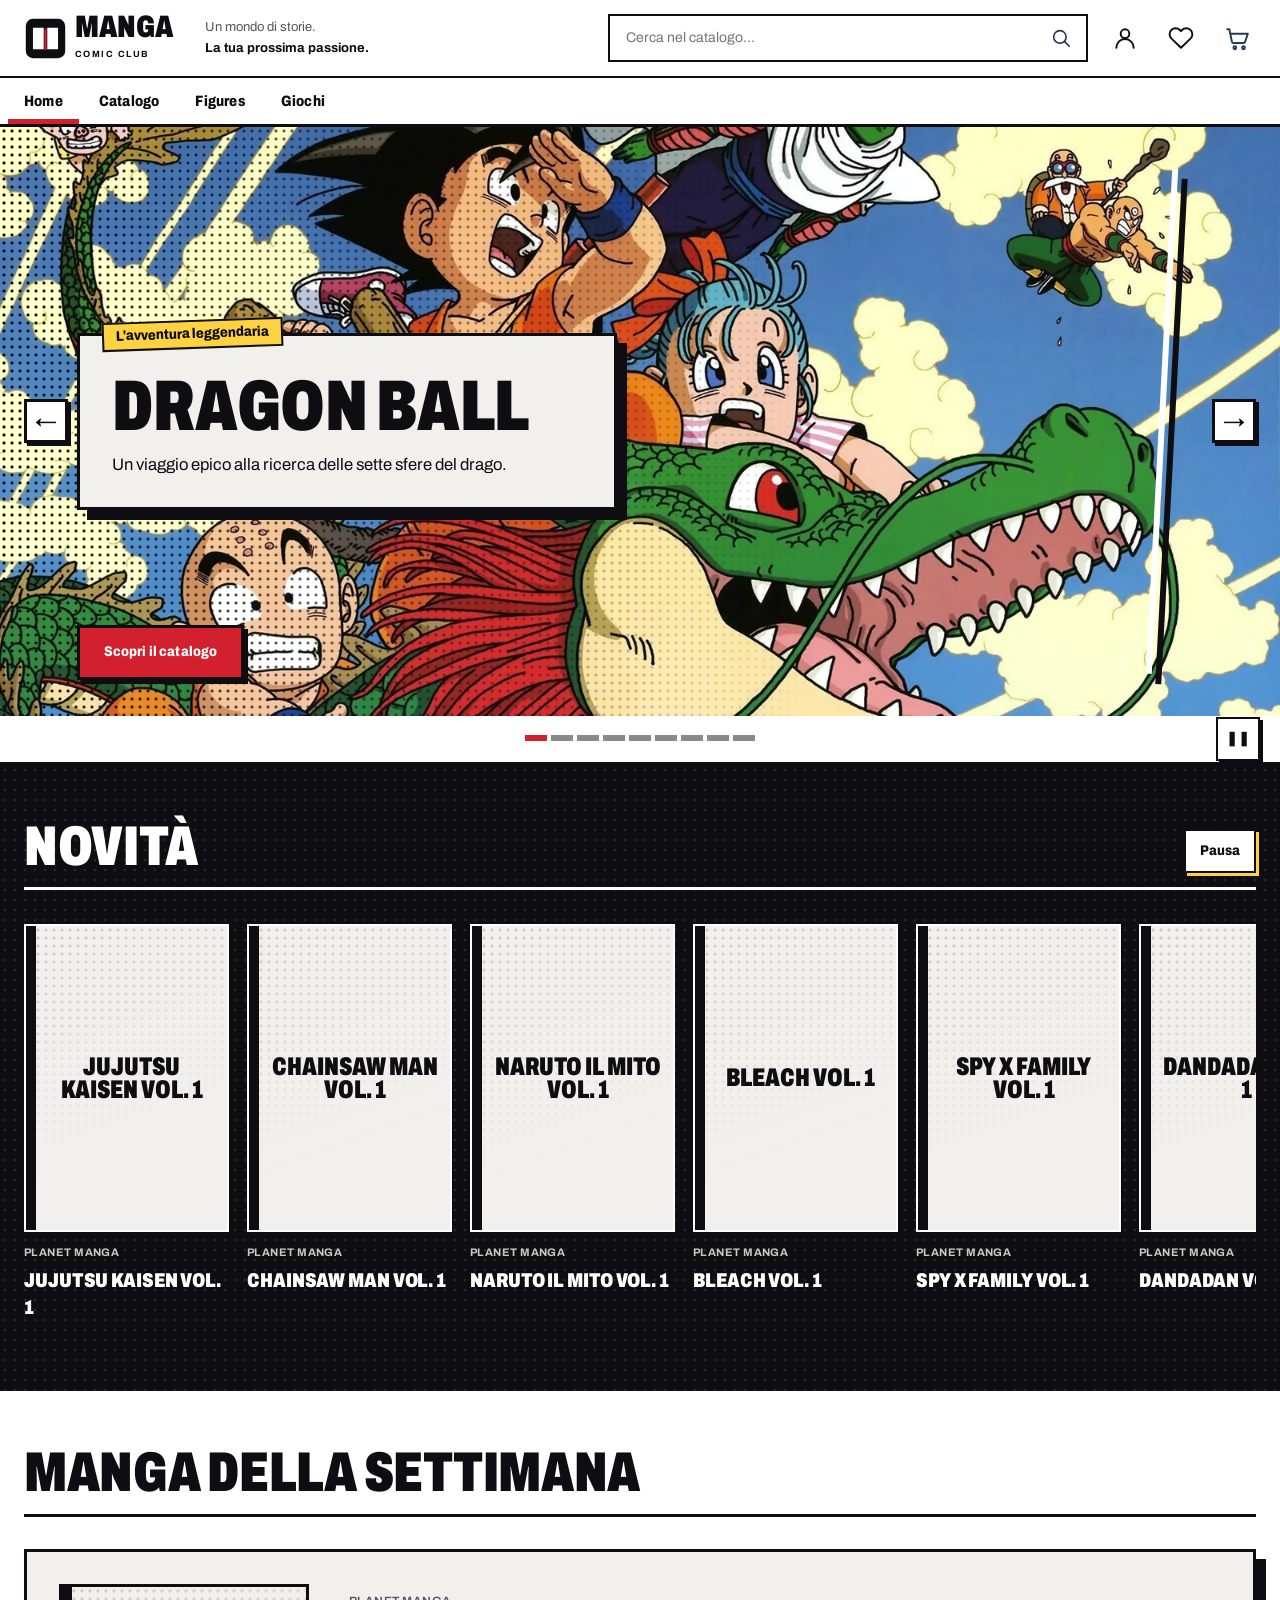
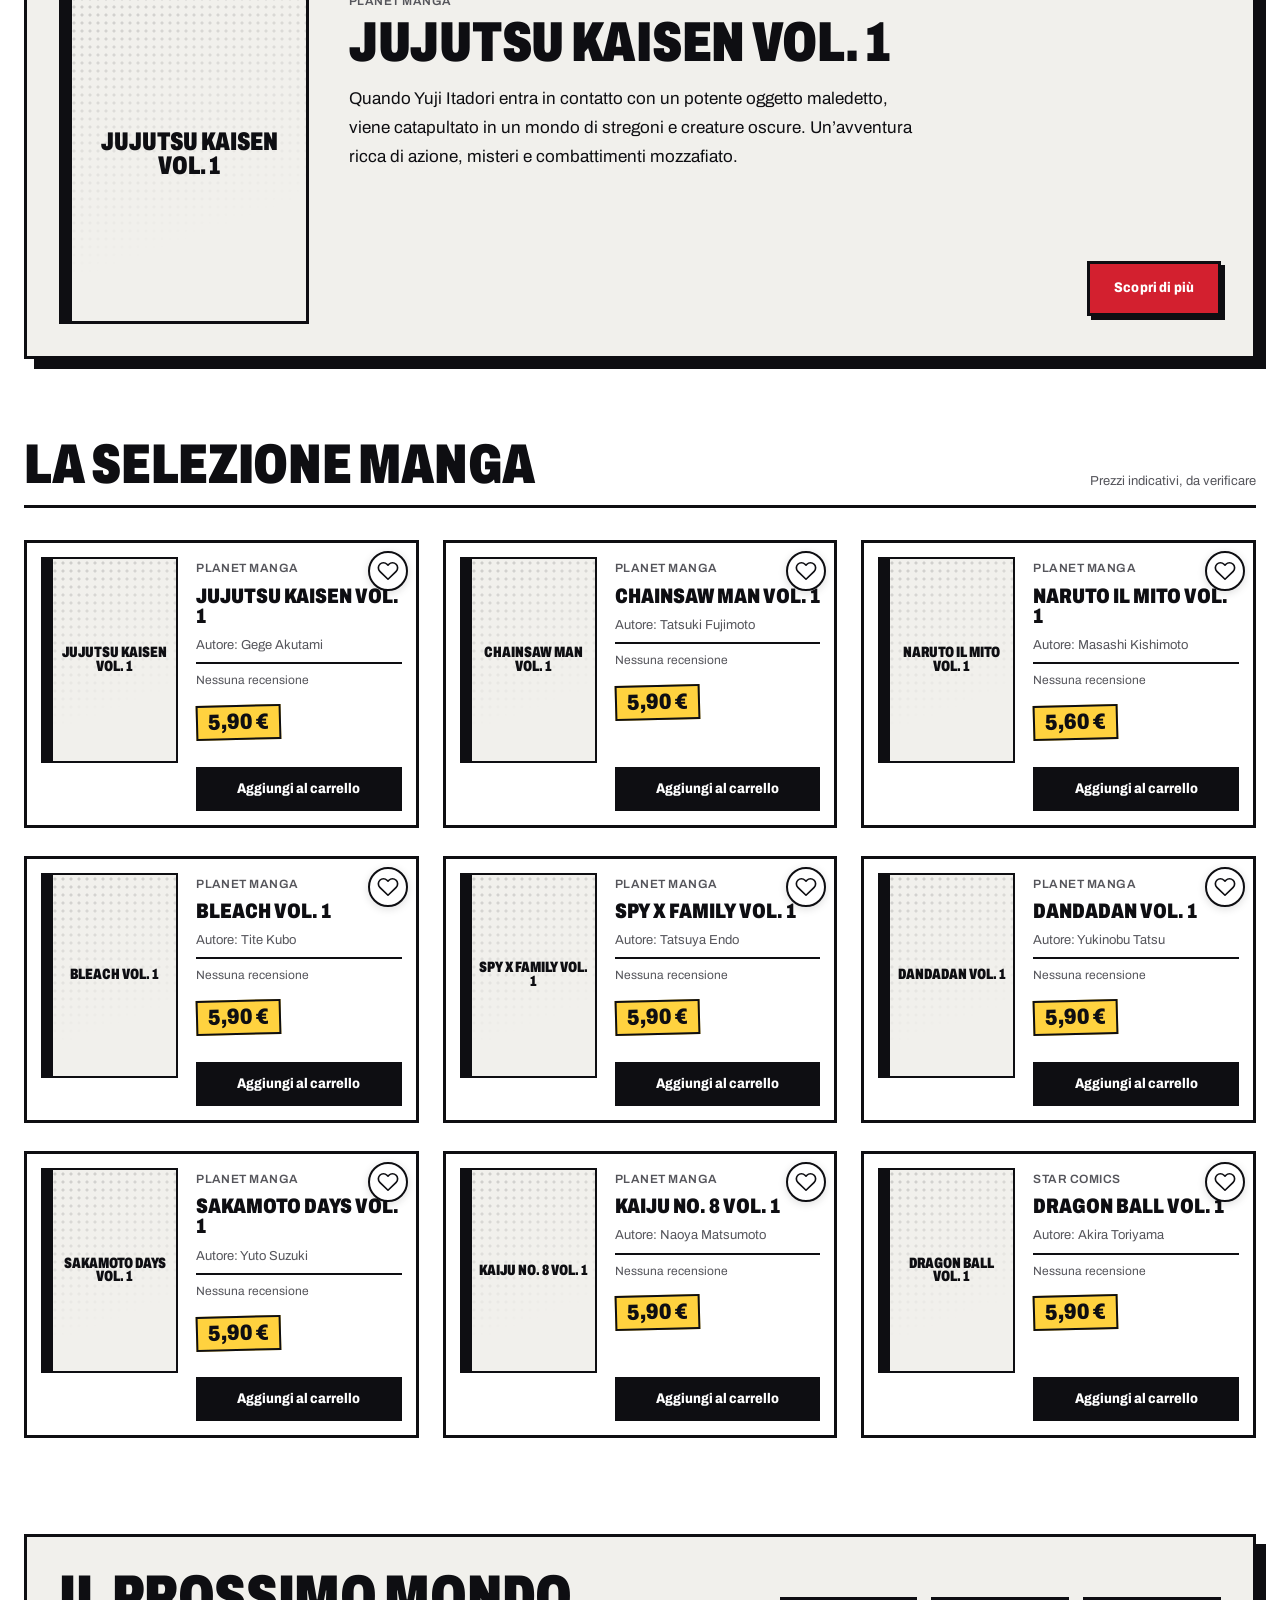
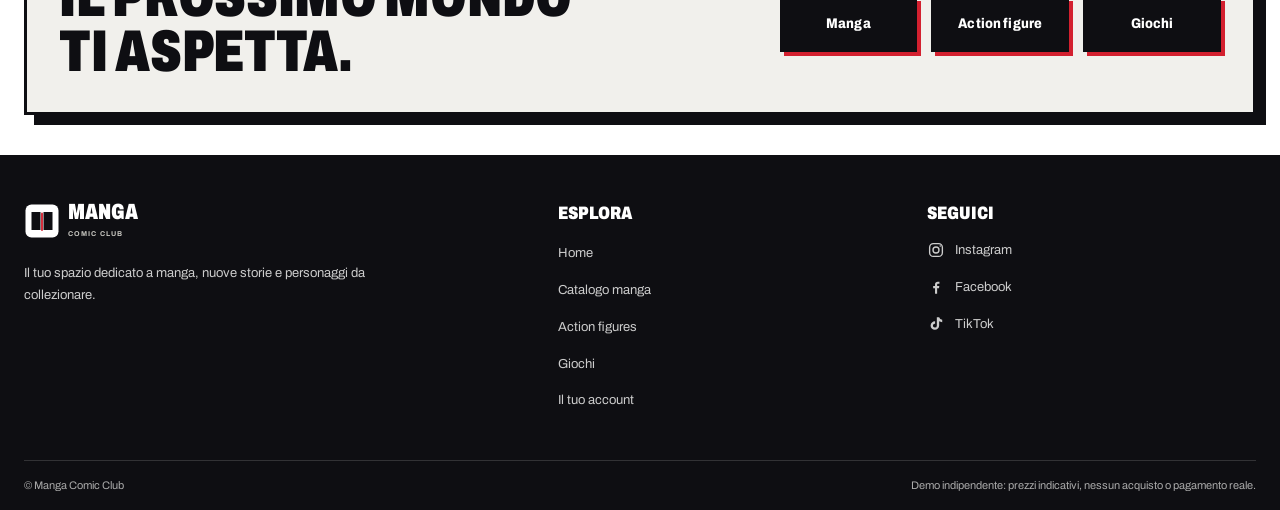
==== index.html @ dd39b240 "Primo commit" ====
<!DOCTYPE html>
<html lang="it">
<head>
  <meta charset="UTF-8">
  <script>document.documentElement.classList.add('js');</script>
  <meta name="viewport" content="width=device-width, initial-scale=1.0">
  <title>Manga Club — manga, action figure e giochi</title>
  <meta name="description" content="Manga Club: novità manga, primi volumi, action figure e giochi di carte ispirati ai tuoi mondi preferiti.">
  <link rel="preconnect" href="https://fonts.googleapis.com">
  <link rel="preconnect" href="https://fonts.gstatic.com" crossorigin>
  <link href="https://fonts.googleapis.com/css2?family=Archivo:wdth,wght@62..125,400..900&display=swap" rel="stylesheet">
  <link rel="icon" href="img/favicon.svg" type="image/svg+xml">
  <link rel="stylesheet" href="css/style.css">
  <script src="js/ricerca-mobile.js" defer></script>
  <script src="js/carrello.js" defer></script>
  <script src="js/script.js" defer></script>
  <script src="js/reviews.js" defer></script>
  <script src="js/account-auth.js" defer></script>
  <script src="js/account-modal.js" defer></script>
  <script src="js/favorites.js" defer></script>
  <script src="js/cover-fallback.js" defer></script>
  <script src="js/movimento.js" defer></script>
</head>
<body>
  <a class="skip-link" href="#contenuto">Vai al contenuto</a>

  <!-- INTESTAZIONE: logo, messaggio e collegamenti -->
  <header class="site-header">
    <div class="container header-inner">
      <a class="logo" href="index.html" aria-label="Manga Club, pagina iniziale"><svg class="logo-mark" viewBox="0 0 48 48" aria-hidden="true"><rect class="logo-tile" x="2" y="2" width="44" height="44" rx="8"/><path class="logo-page" d="M10 12h12v24H10zm16 0h12v24H26z"/><path class="logo-fold" d="M24 14v22"/></svg><span class="logo-type"><span class="logo-word">MANGA</span><span class="logo-subtitle">COMIC CLUB</span></span></a>
      <p class="header-message">Un mondo di storie.<br><strong>La tua prossima passione.</strong></p>
      <div class="header-actions">
        <label class="header-search">
          <span class="visually-hidden">Cerca un prodotto</span>
          <input id="search" type="search" placeholder="Cerca nel catalogo…" autocomplete="off">
          <svg viewBox="0 0 24 24" aria-hidden="true"><circle cx="10.8" cy="10.8" r="6.8"/><path d="m16 16 5 5"/></svg>
        </label>
        <button class="header-icon" type="button" data-open-account aria-label="Apri account" title="Apri account">
          <svg viewBox="0 0 24 24" aria-hidden="true"><circle cx="12" cy="8" r="4"/><path d="M4 21a8 8 0 0 1 16 0"/></svg>
        </button>
        <button id="open-favorites" class="header-icon" type="button" aria-label="Preferiti, 0 manga" title="Preferiti" aria-haspopup="dialog" aria-controls="favorites-dialog">
          <svg viewBox="0 0 24 24" aria-hidden="true"><path d="M20.8 4.6a5.5 5.5 0 0 0-7.8 0L12 5.7l-1.1-1.1a5.5 5.5 0 0 0-7.8 7.8l1.1 1.1L12 21l7.8-7.5 1.1-1.1a5.5 5.5 0 0 0-.1-7.8Z"/></svg>
          <span id="favorites-count" class="favorites-count" aria-hidden="true" hidden>0</span>
        </button>
        <button id="open-cart" class="header-icon cart-icon" type="button" aria-label="Carrello, 0 articoli" title="Carrello" aria-haspopup="dialog" aria-controls="cart-dialog">
          <svg viewBox="0 0 24 24" aria-hidden="true"><path d="M3 4h2l2.2 11.1a2 2 0 0 0 2 1.6h8.5a2 2 0 0 0 1.9-1.4L22 8H6"/><circle cx="10" cy="21" r="1.3"/><circle cx="18" cy="21" r="1.3"/></svg>
          <span id="cart-count" class="cart-count" aria-hidden="true" hidden>0</span>
        </button>
      </div>
    </div>
    <!-- details permette di aprire il menu su mobile senza JavaScript -->
    <nav class="main-nav" aria-label="Navigazione principale">
      <div class="container">
        <details class="mobile-menu">
          <summary>Menu e ricerca <span aria-hidden="true">☰</span></summary>
          <div class="mobile-links">
            <a href="index.html" aria-current="page">Home</a>
            <a href="catalogo.html">Catalogo</a>
            <a href="action-figures.html">Figures</a>
            <a href="giochi.html">Giochi</a>
          </div>
        </details>
        <ul class="desktop-links">
          <li><a href="index.html" aria-current="page">Home</a></li>
          <li><a href="catalogo.html">Catalogo</a></li>
          <li><a href="action-figures.html">Figures</a></li>
          <li><a href="giochi.html">Giochi</a></li>
        </ul>
      </div>
    </nav>
  </header>
  <main id="contenuto">
    <h1 class="visually-hidden">Manga Club: manga, action figure e giochi da collezione</h1>
    <section class="promo-section" id="collezioni" aria-label="Manga in evidenza">
      <div class="promo-carousel">
        <button class="promo-arrow promo-prev" id="promo-prev" type="button" aria-label="Manga precedente">←</button>
        <div class="promo-track" id="promo-track" role="region" aria-roledescription="carosello" aria-label="Manga in evidenza">
          <article class="promo-slide promo-kaiju promo-clone" aria-hidden="true">
            <img class="promo-art" src="https://covers.openlibrary.org/b/id/15098056-L.jpg" alt="" aria-hidden="true">
            <div class="promo-copy"><p class="promo-tag">Difendi l'umanità</p><h2>Kaiju No. 8</h2><p>Kafka affronta mostri giganteschi e una nuova missione.</p></div>
          </article>
          <article class="promo-slide promo-dragon-ball" role="group" aria-roledescription="slide" aria-label="1 di 9: Dragon Ball">
            <img class="promo-art" src="https://covers.openlibrary.org/b/id/14859007-L.jpg" alt="" aria-hidden="true">
            <div class="promo-copy">
              <p class="promo-tag">L'avventura leggendaria</p>
              <h2>Dragon Ball</h2>
              <p>Un viaggio epico alla ricerca delle sette sfere del drago.</p>
            </div>
          </article>
          <article class="promo-slide promo-jujutsu" role="group" aria-roledescription="slide" aria-label="2 di 9: Jujutsu Kaisen">
            <img class="promo-art" src="https://mangayo.it/1729-large_default/jujutsu-kaisen-1.jpg" alt="" aria-hidden="true">
            <div class="promo-copy">
              <p class="promo-tag">Sfida le maledizioni</p>
              <h2>Jujutsu Kaisen</h2>
              <p>Stregoni, misteri e combattimenti mozzafiato.</p>
            </div>
          </article>
          <article class="promo-slide promo-chainsaw" role="group" aria-roledescription="slide" aria-label="3 di 9: Chainsaw Man">
            <img class="promo-art" src="https://mangaverse.it/cdn/shop/files/chainsaw-man-vol-1-panini-planet-manga-italiano.webp?v=1771409519&amp;width=1920" alt="" aria-hidden="true">
            <div class="promo-copy"><p class="promo-tag">Libera il demone</p><h2>Chainsaw Man</h2><p>Un patto incredibile cambia per sempre la vita di Denji.</p></div>
          </article>
          <article class="promo-slide promo-naruto" role="group" aria-roledescription="slide" aria-label="4 di 9: Naruto">
            <img class="promo-art" src="https://arice.leggere.it/arimg.ashx?e=9788828742470&amp;k=sb&amp;w=500&amp;h=800" alt="" aria-hidden="true">
            <div class="promo-copy"><p class="promo-tag">Il sogno di un ninja</p><h2>Naruto</h2><p>Il viaggio di Naruto per diventare Hokage e conquistare il rispetto del villaggio.</p></div>
          </article>
          <article class="promo-slide promo-bleach" role="group" aria-roledescription="slide" aria-label="5 di 9: Bleach">
            <img class="promo-art" src="https://mycomics.it/wp-content/uploads/sites/16/2022/11/FUMBLEACH0001.jpg" alt="" aria-hidden="true">
            <div class="promo-copy"><p class="promo-tag">Il mondo degli shinigami</p><h2>Bleach</h2><p>Ichigo scopre i suoi poteri e affronta le anime perdute.</p></div>
          </article>
          <article class="promo-slide promo-spy-family" role="group" aria-roledescription="slide" aria-label="6 di 9: Spy x Family">
            <img class="promo-art" src="https://covers.openlibrary.org/b/id/10193955-L.jpg" alt="" aria-hidden="true">
            <div class="promo-copy"><p class="promo-tag">Una famiglia speciale</p><h2>Spy x Family</h2><p>Una spia, un'assassina e una telepate: una famiglia fuori dal comune.</p></div>
          </article>
          <article class="promo-slide promo-dandadan" role="group" aria-roledescription="slide" aria-label="7 di 9: Dandadan">
            <img class="promo-art" src="https://covers.openlibrary.org/b/id/14554208-L.jpg" alt="" aria-hidden="true">
            <div class="promo-copy"><p class="promo-tag">Alieni, yokai e avventure</p><h2>Dandadan</h2><p>Fenomeni inspiegabili e incontri sorprendenti si intrecciano.</p></div>
          </article>
          <article class="promo-slide promo-sakamoto" role="group" aria-roledescription="slide" aria-label="8 di 9: Sakamoto Days">
            <img class="promo-art" src="https://covers.openlibrary.org/b/id/12748278-L.jpg" alt="" aria-hidden="true">
            <div class="promo-copy"><p class="promo-tag">Il passato non molla</p><h2>Sakamoto Days</h2><p>Un ex sicario protegge la sua tranquilla vita familiare.</p></div>
          </article>
          <article class="promo-slide promo-kaiju" role="group" aria-roledescription="slide" aria-label="9 di 9: Kaiju No. 8">
            <img class="promo-art" src="https://covers.openlibrary.org/b/id/15098056-L.jpg" alt="" aria-hidden="true">
            <div class="promo-copy"><p class="promo-tag">Difendi l'umanità</p><h2>Kaiju No. 8</h2><p>Kafka affronta mostri giganteschi e una nuova missione.</p></div>
          </article>
          <article class="promo-slide promo-dragon-ball promo-clone" aria-hidden="true">
            <img class="promo-art" src="https://covers.openlibrary.org/b/id/14859007-L.jpg" alt="" aria-hidden="true">
            <div class="promo-copy"><p class="promo-tag">L'avventura leggendaria</p><h2>Dragon Ball</h2><p>Un viaggio epico alla ricerca delle sette sfere del drago.</p></div>
          </article>
        </div>
        <a class="button button-primary promo-catalog-link" href="catalogo.html">Scopri il catalogo</a>
        <button class="promo-arrow promo-next" id="promo-next" type="button" aria-label="Manga successivo">→</button>
      </div>
      <div class="promo-controls">
      <div class="promo-pagination" role="group" aria-label="Seleziona manga in evidenza">
        <button class="promo-dot" type="button" aria-label="Mostra Dragon Ball" aria-current="true"></button>
        <button class="promo-dot" type="button" aria-label="Mostra Jujutsu Kaisen"></button>
        <button class="promo-dot" type="button" aria-label="Mostra Chainsaw Man"></button>
        <button class="promo-dot" type="button" aria-label="Mostra Naruto"></button>
        <button class="promo-dot" type="button" aria-label="Mostra Bleach"></button>
        <button class="promo-dot" type="button" aria-label="Mostra Spy x Family"></button>
        <button class="promo-dot" type="button" aria-label="Mostra Dandadan"></button>
        <button class="promo-dot" type="button" aria-label="Mostra Sakamoto Days"></button>
        <button class="promo-dot" type="button" aria-label="Mostra Kaiju No. 8"></button>
      </div>
      <!-- fuori dal gruppo dei pallini: è un comando diverso e non deve spostarne il centro -->
      <button class="motion-toggle promo-pause" id="promo-pause" type="button" aria-label="Pausa: scorrimento automatico" title="Pausa">❚❚</button>
      </div>
    </section>

    <section class="releases-section" id="novita" aria-labelledby="releases-title">
      <div class="container section">
        <div class="section-heading">
          <div><h2 id="releases-title">Novità</h2></div>
          <button class="motion-toggle" type="button" data-toggle-marquee aria-controls="releases-track">Pausa</button>
        </div>
        <div class="releases-viewport" role="region" aria-roledescription="carosello" aria-label="Manga in novità">
          <div class="releases-track" id="releases-track">
            <a class="release-card" href="#product-jjk">
              <img src="https://mangayo.it/1729-large_default/jujutsu-kaisen-1.jpg" alt="Copertina di Jujutsu Kaisen Vol. 1" loading="lazy" referrerpolicy="no-referrer">
              <span>PLANET MANGA</span><h3>Jujutsu Kaisen Vol. 1</h3>
            </a>
            <a class="release-card" href="#product-chainsaw">
              <img src="https://mangaverse.it/cdn/shop/files/chainsaw-man-vol-1-panini-planet-manga-italiano.webp?v=1771409519&amp;width=1920" alt="Copertina di Chainsaw Man Vol. 1" loading="lazy" referrerpolicy="no-referrer">
              <span>PLANET MANGA</span><h3>Chainsaw Man Vol. 1</h3>
            </a>
            <a class="release-card" href="#product-naruto">
              <img src="https://arice.leggere.it/arimg.ashx?e=9788828742470&amp;k=sb&amp;w=500&amp;h=800" alt="Copertina di Naruto il Mito Vol. 1" loading="lazy" referrerpolicy="no-referrer">
              <span>PLANET MANGA</span><h3>Naruto il Mito Vol. 1</h3>
            </a>
            <a class="release-card" href="#product-bleach">
              <img src="https://mycomics.it/wp-content/uploads/sites/16/2022/11/FUMBLEACH0001.jpg" alt="Copertina di Bleach Vol. 1" loading="lazy" referrerpolicy="no-referrer">
              <span>PLANET MANGA</span><h3>Bleach Vol. 1</h3>
            </a>
            <a class="release-card" href="#product-spy-family">
              <img src="https://covers.openlibrary.org/b/id/10193955-L.jpg" alt="Copertina di Spy x Family Vol. 1" loading="lazy">
              <span>PLANET MANGA</span><h3>Spy x Family Vol. 1</h3>
            </a>
            <a class="release-card" href="#product-dandadan">
              <img src="https://covers.openlibrary.org/b/id/14554208-L.jpg" alt="Copertina di Dandadan Vol. 1" loading="lazy">
              <span>PLANET MANGA</span><h3>Dandadan Vol. 1</h3>
            </a>
          </div>
          <button class="releases-arrow releases-prev" id="releases-prev" type="button" aria-label="Scorri alle copertine precedenti" aria-controls="releases-track">←</button>
          <button class="releases-arrow releases-next" id="releases-next" type="button" aria-label="Scorri alle copertine successive" aria-controls="releases-track">→</button>
        </div>
      </div>
    </section>

    <section class="daily-manga-section" aria-labelledby="daily-manga-title">
      <div class="container section">
        <div class="section-heading">
          <div><h2 id="daily-manga-title">Manga della settimana</h2></div>
        </div>
        <article class="daily-manga-card">
          <img class="daily-manga-cover" src="https://mangayo.it/1729-large_default/jujutsu-kaisen-1.jpg" alt="Copertina di Jujutsu Kaisen Vol. 1" loading="lazy" referrerpolicy="no-referrer">
          <div class="daily-manga-copy">
            <p class="product-category">PLANET MANGA</p>
            <h3>Jujutsu Kaisen Vol. 1</h3>
            <p>Quando Yuji Itadori entra in contatto con un potente oggetto maledetto, viene catapultato in un mondo di stregoni e creature oscure. Un’avventura ricca di azione, misteri e combattimenti mozzafiato.</p>
            <a class="button button-primary daily-manga-link" href="catalogo.html?details=product-1#catalog-product-1">Scopri di più</a>
          </div>
        </article>
      </div>
    </section>

    <section class="products-section" id="selezione" aria-labelledby="products-title">
      <div class="container section">
        <div class="section-heading"><div><h2 id="products-title">La selezione manga</h2></div><span class="sample-label">Prezzi indicativi, da verificare</span></div>
        <p id="results-status" role="status" aria-live="polite" hidden></p>
        <div class="product-grid">
          <article class="product-card" id="product-jjk" data-product-id="product-1">
            <div class="product-image"><img class="cover cover-image" src="https://mangayo.it/1729-large_default/jujutsu-kaisen-1.jpg" alt="Copertina italiana di Jujutsu Kaisen Vol. 1" loading="lazy" referrerpolicy="no-referrer"></div>
            <div class="product-info"><p class="product-category">PLANET MANGA</p><h3>Jujutsu Kaisen Vol. 1</h3><p class="format">Autore: Gege Akutami</p><p class="price">5,90 €</p></div>
          </article>
          <article class="product-card" id="product-chainsaw" data-product-id="product-2">
            <div class="product-image"><img class="cover cover-image" src="https://mangaverse.it/cdn/shop/files/chainsaw-man-vol-1-panini-planet-manga-italiano.webp?v=1771409519&amp;width=1920" alt="Copertina italiana di Chainsaw Man Vol. 1" loading="lazy" referrerpolicy="no-referrer"></div>
            <div class="product-info"><p class="product-category">PLANET MANGA</p><h3>Chainsaw Man Vol. 1</h3><p class="format">Autore: Tatsuki Fujimoto</p><p class="price">5,90 €</p></div>
          </article>
          <article class="product-card" id="product-naruto" data-product-id="product-3">
            <div class="product-image"><img class="cover cover-image" src="https://arice.leggere.it/arimg.ashx?e=9788828742470&amp;k=sb&amp;w=500&amp;h=800" alt="Copertina italiana di Naruto il Mito Vol. 1" loading="lazy" referrerpolicy="no-referrer"></div>
            <div class="product-info"><p class="product-category">PLANET MANGA</p><h3>Naruto il Mito Vol. 1</h3><p class="format">Autore: Masashi Kishimoto</p><p class="price">5,60 €</p></div>
          </article>
          <article class="product-card" id="product-bleach" data-product-id="product-4">
            <div class="product-image"><img class="cover cover-image" src="https://mycomics.it/wp-content/uploads/sites/16/2022/11/FUMBLEACH0001.jpg" alt="Copertina italiana di Bleach Vol. 1" loading="lazy" referrerpolicy="no-referrer"></div>
            <div class="product-info"><p class="product-category">PLANET MANGA</p><h3>Bleach Vol. 1</h3><p class="format">Autore: Tite Kubo</p><p class="price">5,90 €</p></div>
          </article>
          <article class="product-card" id="product-spy-family" data-product-id="product-5">
            <div class="product-image"><img class="cover cover-image" src="https://covers.openlibrary.org/b/id/10193955-L.jpg" alt="Copertina di Spy x Family Vol. 1" loading="lazy"></div>
            <div class="product-info"><p class="product-category">PLANET MANGA</p><h3>Spy x Family Vol. 1</h3><p class="format">Autore: Tatsuya Endo</p><p class="price">5,90 €</p></div>
          </article>
          <article class="product-card" id="product-dandadan" data-product-id="product-6">
            <div class="product-image"><img class="cover cover-image" src="https://covers.openlibrary.org/b/id/14554208-L.jpg" alt="Copertina di Dandadan Vol. 1" loading="lazy"></div>
            <div class="product-info"><p class="product-category">PLANET MANGA</p><h3>Dandadan Vol. 1</h3><p class="format">Autore: Yukinobu Tatsu</p><p class="price">5,90 €</p></div>
          </article>
          <article class="product-card" id="product-sakamoto" data-product-id="product-7">
            <div class="product-image"><img class="cover cover-image" src="https://covers.openlibrary.org/b/id/12748278-L.jpg" alt="Copertina di Sakamoto Days Vol. 1" loading="lazy"></div>
            <div class="product-info"><p class="product-category">PLANET MANGA</p><h3>Sakamoto Days Vol. 1</h3><p class="format">Autore: Yuto Suzuki</p><p class="price">5,90 €</p></div>
          </article>
          <article class="product-card" id="product-kaiju" data-product-id="product-8">
            <div class="product-image"><img class="cover cover-image" src="https://covers.openlibrary.org/b/id/15098056-L.jpg" alt="Copertina di Kaiju No. 8 Vol. 1" loading="lazy"></div>
            <div class="product-info"><p class="product-category">PLANET MANGA</p><h3>Kaiju No. 8 Vol. 1</h3><p class="format">Autore: Naoya Matsumoto</p><p class="price">5,90 €</p></div>
          </article>
          <article class="product-card" id="product-dragon-ball" data-product-id="product-9">
            <div class="product-image"><img class="cover cover-image" src="https://covers.openlibrary.org/b/id/14859007-L.jpg" alt="Copertina di Dragon Ball Vol. 1" loading="lazy"></div>
            <div class="product-info"><p class="product-category">STAR COMICS</p><h3>Dragon Ball Vol. 1</h3><p class="format">Autore: Akira Toriyama</p><p class="price">5,90 €</p></div>
          </article>
        </div>
      </div>
    </section>
    <section class="collection-banner container" aria-labelledby="banner-title">
      <div><h2 id="banner-title">Il prossimo mondo<br>ti aspetta.</h2></div>
      <nav class="banner-links" aria-label="Reparti del negozio">
        <a class="button button-dark" href="catalogo.html">Manga</a>
        <a class="button button-dark" href="action-figures.html">Action figure</a>
        <a class="button button-dark" href="giochi.html">Giochi</a>
      </nav>
    </section>
  </main>
  <footer class="site-footer" id="chi-siamo">
    <div class="container">
      <div class="footer-inner">
        <div class="footer-brand">
          <a class="logo" href="index.html" aria-label="Manga Club, pagina iniziale"><svg class="logo-mark" viewBox="0 0 48 48" aria-hidden="true"><rect class="logo-tile" x="2" y="2" width="44" height="44" rx="8"/><path class="logo-page" d="M10 12h12v24H10zm16 0h12v24H26z"/><path class="logo-fold" d="M24 14v22"/></svg><span class="logo-type"><span class="logo-word">MANGA</span><span class="logo-subtitle">COMIC CLUB</span></span></a>
          <p>Il tuo spazio dedicato a manga, nuove storie e personaggi da collezionare.</p>
        </div>
        <nav class="footer-links" aria-label="Navigazione nel footer">
          <h2 class="footer-title">Esplora</h2>
          <ul>
            <li><a href="index.html">Home</a></li>
            <li><a href="catalogo.html">Catalogo manga</a></li>
            <li><a href="action-figures.html">Action figures</a></li>
            <li><a href="giochi.html">Giochi</a></li>
            <li><a href="account.html">Il tuo account</a></li>
          </ul>
        </nav>
        <div class="footer-social">
          <h2 class="footer-title">Seguici</h2>
          <ul class="social-links" aria-label="Social network">
            <li><a class="social-link" href="https://www.instagram.com/" target="_blank" rel="noopener noreferrer" aria-label="Instagram (si apre in una nuova scheda)"><svg viewBox="0 0 24 24" aria-hidden="true"><rect class="social-icon-outline" x="3.5" y="3.5" width="17" height="17" rx="5"/><circle class="social-icon-outline" cx="12" cy="12" r="4"/><circle cx="17.7" cy="6.7" r="1"/></svg><span>Instagram</span></a></li>
            <li><a class="social-link" href="https://www.facebook.com/" target="_blank" rel="noopener noreferrer" aria-label="Facebook (si apre in una nuova scheda)"><svg viewBox="0 0 24 24" aria-hidden="true"><path d="M13.5 21v-7.3H16l.4-2.9h-2.9V9c0-.8.2-1.4 1.5-1.4h1.6V5c-.3 0-1.2-.1-2.2-.1-2.2 0-3.7 1.3-3.7 3.8v2.1H8.2v2.9h2.5V21z"/></svg><span>Facebook</span></a></li>
            <li><a class="social-link" href="https://www.tiktok.com/" target="_blank" rel="noopener noreferrer" aria-label="TikTok (si apre in una nuova scheda)"><svg viewBox="0 0 24 24" aria-hidden="true"><path d="M16.2 3h-3.1v11.2a2.6 2.6 0 1 1-2.3-2.6V8.4a5.7 5.7 0 1 0 5.4 5.7V8.4a8 8 0 0 0 4.1 1.1V6.4A4.9 4.9 0 0 1 16.2 3z"/></svg><span>TikTok</span></a></li>
          </ul>
        </div>
      </div>
      <div class="footer-bottom">
        <p>© Manga Comic Club</p>
        <p>Demo indipendente: prezzi indicativi, nessun acquisto o pagamento reale.</p>
      </div>
    </div>
  </footer>
  <dialog id="cart-dialog" aria-labelledby="cart-title">
    <div class="cart-heading"><h2 id="cart-title">Il tuo carrello</h2><button id="close-cart" type="button" aria-label="Chiudi carrello">✕</button></div>
    <p class="cart-disclaimer">Carrello dimostrativo: nessun ordine o pagamento reale.</p>
    <div id="cart-items"></div>
    <p class="cart-total">Totale: <strong id="cart-total">0,00 €</strong></p>
    <div class="cart-actions">
      <button id="empty-cart" type="button">Svuota carrello</button>
      <button id="continue-cart" type="button">Continua gli acquisti</button>
      <button id="checkout-cart" class="button button-primary" type="button">Procedi all'ordine</button>
    </div>
    <p id="cart-checkout-status" class="cart-checkout-status" role="status" aria-live="polite"></p>
  </dialog>
  <dialog id="account-dialog" class="account-dialog" aria-labelledby="account-dialog-title">
    <section class="account-panel">
      <button class="account-dialog-close" type="button" data-close-account aria-label="Chiudi accesso">✕</button>
      <h2 id="account-dialog-title">Accedi</h2>
      <p class="account-demo-note">Accesso demo: <strong>demo@example.test</strong> · password <strong>manga123</strong>. Non è una casella email reale.</p>
      <form class="account-form" data-account-login>
        <label for="header-login-email">Indirizzo email</label>
        <input id="header-login-email" name="email" type="email" autocomplete="email" value="demo@example.test" required>
        <label for="header-login-password">Password</label>
        <input id="header-login-password" name="password" type="password" autocomplete="current-password" value="manga123" required>
        <button class="button button-primary" type="submit">Accedi</button>
        <p class="account-form-status" role="status" aria-live="polite" hidden></p>
        <button class="button button-dark" type="button" data-account-logout hidden>Esci</button>
      </form>
    </section>
  </dialog>
  <dialog class="manga-dialog" id="manga-dialog" aria-labelledby="manga-dialog-title">
    <div class="manga-dialog-content">
      <img class="manga-dialog-cover" id="manga-dialog-cover" alt="">
      <div class="manga-dialog-copy">
        <button class="manga-dialog-close" id="manga-dialog-close" type="button" aria-label="Chiudi descrizione">×</button>
        <p class="catalog-label" id="manga-dialog-genre"></p>
        <h2 id="manga-dialog-title"></h2>
        <p class="catalog-price manga-dialog-price" id="manga-dialog-price"></p>
        <p class="manga-dialog-description" id="manga-dialog-description"></p>
        <details class="manga-dialog-specs">
          <summary>Dettagli</summary>
          <dl>
            <div><dt>Dimensioni</dt><dd id="manga-dialog-dimensions"></dd></div>
            <div><dt>Volumi</dt><dd id="manga-dialog-volumes"></dd></div>
            <div><dt>Autore</dt><dd id="manga-dialog-author"></dd></div>
            <div><dt>Casa editrice</dt><dd id="manga-dialog-publisher"></dd></div>
          </dl>
        </details>
        <details class="manga-reviews">
          <summary>Recensioni</summary>
          <p class="manga-review-summary" id="manga-review-summary" aria-live="polite"></p>
          <div class="manga-review-content">
            <ul class="manga-review-list" id="manga-review-list"></ul>
            <div class="manga-review-auth" id="manga-review-auth" hidden>
              <p>Accedi al tuo account per lasciare una recensione o valutare questo manga.</p>
              <button class="button button-primary" id="manga-review-login" type="button">Accedi</button>
            </div>
            <form class="manga-review-form" id="manga-review-form">
                <label for="manga-review-name">Il tuo nome</label>
                <input id="manga-review-name" name="name" type="text" maxlength="60" required autocomplete="name">
                <fieldset>
                  <legend>La tua valutazione</legend>
                  <div class="manga-review-stars">
                    <label><input type="radio" name="rating" value="1" required><span aria-hidden="true">★</span><span class="visually-hidden">1 stella</span></label>
                    <label><input type="radio" name="rating" value="2"><span aria-hidden="true">★</span><span class="visually-hidden">2 stelle</span></label>
                    <label><input type="radio" name="rating" value="3"><span aria-hidden="true">★</span><span class="visually-hidden">3 stelle</span></label>
                    <label><input type="radio" name="rating" value="4"><span aria-hidden="true">★</span><span class="visually-hidden">4 stelle</span></label>
                    <label><input type="radio" name="rating" value="5"><span aria-hidden="true">★</span><span class="visually-hidden">5 stelle</span></label>
                  </div>
                </fieldset>
                <label for="manga-review-text">La tua recensione</label>
                <textarea id="manga-review-text" name="review" rows="3" maxlength="1000" required></textarea>
                <p class="manga-review-status" id="manga-review-status" role="status" aria-live="polite"></p>
                <button class="add-button" type="submit">Pubblica recensione</button>
            </form>
            <p class="manga-review-note">Recensioni dimostrative, salvate solo in questo browser.</p>
          </div>
        </details>
        <div class="manga-dialog-actions">
          <button class="add-button manga-dialog-cart" id="manga-dialog-cart" type="button" aria-label="Aggiungi questo manga al carrello" title="Aggiungi al carrello">
            <svg viewBox="0 0 24 24" aria-hidden="true"><path d="M3 4h2l2.2 11.1a2 2 0 0 0 2 1.6h8.5a2 2 0 0 0 1.9-1.4L22 8H6"/><circle cx="10" cy="21" r="1.3"/><circle cx="18" cy="21" r="1.3"/></svg>
          </button>
        </div>
        <div class="manga-dialog-cart-confirmation" id="manga-dialog-cart-confirmation" hidden>
          <p id="manga-dialog-cart-message" role="status" aria-live="polite"></p>
          <button id="manga-dialog-open-cart" type="button">Vai al carrello</button>
        </div>
      </div>
    </div>
  </dialog>
  <div id="notification" class="notification" role="status" aria-live="polite">
    <span id="notification-message"></span>
    <button id="notification-cart-link" class="notification-cart-link" type="button" hidden>Vai al carrello</button>
  </div>
  <button class="back-to-top" type="button" aria-label="Torna all'inizio" title="Torna all'inizio" hidden>↑</button>
</body>
</html>
---- css/style.css ----
/* =====================================================================
   MANGA CLUB — foglio di stile unico
   Direzione "tavola": una pagina di manga stampata. Carta, inchiostro, retino,
   bordi netti, ombre piene (mai sfumate) e titoli condensati.

   Indice
   1. Variabili e base          6. Comandi, carrello e notifiche
   2. Header e menu              7. Pagine interne: catalogo, figure, giochi
   3. Hero della home            8. Finestre: preferiti, dettaglio, account
   4. Novità e manga della sett. 9. Stile tavola: tipografia e componenti
   5. Prodotti, banner, footer  10. Pausa animazioni, menu mobile, responsive

   Nota sull'ordine: alcune regole delle sezioni 9-10 devono restare dopo
   quelle generiche delle sezioni 1-8, perché le sovrascrivono a parità di
   specificità. Spostarle cambierebbe l'aspetto del sito.
   ===================================================================== */

/* 1. VARIABILI E BASE — cambia qui colori, font e spaziature di tutto il sito. */
:root {
  --width: 1240px;
  --font-display: "Archivo", "Arial Narrow", "Helvetica Neue", Arial, sans-serif;
  --space-1: 8px;
  --space-2: 16px;
  --space-3: 24px;
  --space-4: 32px;
  --space-5: 40px;
  --space-6: 48px;
  --motion-open-duration: 250ms;
  --motion-close-duration: 150ms;
  --motion-ease: cubic-bezier(0.22, 1, 0.36, 1);
  --motion-distance: 8px;
  --ink: #0e0e12;
  --paper: #f1f0ec;
  --accent: #d3202f;
  --sun: #ffd23f;
  --muted: #55555b;
  --line: #cfcdc6;
  --border: 3px solid var(--ink);
  --dots: radial-gradient(circle, var(--ink) 1.3px, transparent 1.8px);
}
* { box-sizing: border-box; }
html { scroll-behavior: smooth; scroll-padding-top: var(--space-3); }
body { margin: 0; font-family: var(--font-display); color: var(--ink); font-size: 16px; line-height: 1.55; background: #fff; }
a { color: inherit; text-decoration: none; }
h1, h2, h3, p { margin-top: 0; }
.container { width: min(var(--width), calc(100% - 48px)); margin-inline: auto; }
.skip-link { position: absolute; top: -100px; left: var(--space-2); padding: var(--space-2); background: #fff; z-index: 10; }
.skip-link:focus { top: var(--space-1); }
.demo-note { text-align: center; font-size: 10px; padding: var(--space-1) var(--space-2); text-transform: uppercase; background: var(--sun); color: var(--ink); font-weight: 800; letter-spacing: .04em; }

/* 2. HEADER E MENU */
.header-inner { min-height: 76px; display: flex; align-items: center; gap: var(--space-4); }
.logo { display: inline-flex; flex-shrink: 0; align-items: center; gap: var(--space-1); color: var(--ink); }
.logo-mark { width: 43px; height: 43px; fill: none; }
.logo-tile { fill: var(--ink); }
.logo-page { fill: #fff; }
.logo-fold { fill: none; stroke-width: 2.5; stroke-linecap: round; stroke: var(--accent); }
.logo-type { display: grid; gap: var(--space-1); }
.logo-word { font: 600 27px/.9 var(--font-display); }
.logo-subtitle { font-weight: 700; color: var(--ink); font-size: 9px; letter-spacing: .16em; }
.header-message { margin: 0; color: var(--muted); line-height: 1.6; font-size: 13px; }
.header-message strong { color: var(--ink); }
.header-actions { display: flex; flex: 1; min-width: 0; align-items: center; justify-content: flex-end; gap: var(--space-2); margin-left: auto; }
.header-search { position: relative; display: block; flex: 1; min-width: 0; max-width: 480px; }
.header-search input { display: block; width: 100%; min-height: 48px; padding: var(--space-1) var(--space-6) var(--space-1) var(--space-2); background: #fff; color: var(--ink); font-size: 14px; }
.header-search input:focus { border-color: var(--ink); outline-offset: 2px; box-shadow: 4px 4px 0 var(--ink); outline: none; }
.header-search > svg { position: absolute; top: 50%; right: var(--space-2); width: 22px; height: 22px; fill: none; stroke: #243b55; stroke-linecap: round; stroke-width: 1.8; transform: translateY(-50%); pointer-events: none; }
.visually-hidden { position: absolute; width: 1px; height: 1px; padding: 0; margin: -1px; overflow: hidden; clip: rect(0, 0, 0, 0); white-space: nowrap; border: 0; }
.header-icon { position: relative; display: grid; flex: 0 0 40px; width: 40px; height: 48px; place-items: center; padding: var(--space-1); border: 0; background: transparent; cursor: pointer; color: var(--ink); }
.header-icon.is-account-active::after { position: absolute; right: 3px; bottom: 4px; width: 9px; height: 9px; border: 2px solid #fff; border-radius: 50%; background: #2e8b57; content: ""; }
.header-icon svg { width: 26px; height: 26px; fill: none; stroke: currentColor; stroke-linecap: round; stroke-linejoin: round; stroke-width: 1.8; }
.cart-count, .favorites-count { position: absolute; top: 0; right: 0; display: grid; min-width: 18px; height: 18px; place-items: center; padding-inline: 4px; border-radius: 50%; color: #fff; font-size: 10px; line-height: 1; border: 2px solid var(--ink); background: var(--accent); }
.catalog-header-actions { flex: 1; min-width: 0; margin-left: auto; }
.desktop-links { display: flex; margin: 0; padding: 0; list-style: none; justify-content: flex-start; gap: 4px; margin-left: -16px; }
.desktop-links a { display: block; padding: 16px var(--space-2); font: 700 14px/1.2 var(--font-display); letter-spacing: .2px; }
.desktop-links a:hover { background: #303030; color: #fff; }
.mobile-menu { display: none; }
.button { display: inline-flex; min-height: 44px; align-items: center; justify-content: center; gap: var(--space-2); padding: var(--space-2) var(--space-3); margin-top: var(--space-2); border: var(--border); border-radius: 0; font: 800 14px/1.2 var(--font-display); font-stretch: 88%; letter-spacing: .01em; box-shadow: 4px 4px 0 var(--ink); transition: transform var(--motion-close-duration) var(--motion-ease), box-shadow var(--motion-close-duration) var(--motion-ease), background-color var(--motion-close-duration) var(--motion-ease); }
.button:hover { transition-duration: var(--motion-open-duration); transform: translate(2px, 2px); box-shadow: 2px 2px 0 var(--ink); }
.section-heading { display: flex; justify-content: space-between; gap: var(--space-3); align-items: flex-end; margin-bottom: 32px; padding-bottom: 14px; border-bottom: var(--border); }

/* 3. HERO DELLA HOME — carosello a tutta larghezza */
.promo-section { overflow: hidden; padding: 0; background: var(--ink); }
.promo-carousel { position: relative; }
.promo-track { display: flex; overflow-x: auto; gap: 0; scroll-snap-type: x mandatory; scrollbar-width: none; }
.promo-track::-webkit-scrollbar { display: none; }
.promo-art { position: absolute; z-index: 1; width: auto; object-fit: contain; object-position: center; top: 7%; right: clamp(64px, 9vw, 150px); height: 86%; max-width: 30%; border: 3px solid #fff; background: #fff; transform: rotate(3deg); filter: drop-shadow(10px 10px 0 var(--ink)); }
.promo-slide::before { position: absolute; z-index: 2; inset: 0; content: ""; background: linear-gradient(90deg, #111e 0%, #111a 42%, #1114 72%, transparent 100%); pointer-events: none; }
.promo-copy { position: relative; z-index: 3; pointer-events: none; width: min(540px, 50%); margin-left: clamp(24px, 6vw, 96px); padding: 34px 32px 30px; background: var(--paper); color: var(--ink); border: var(--border); box-shadow: 10px 10px 0 var(--ink); }
.promo-catalog-link { position: absolute; z-index: 4; left: clamp(24px, 6vw, 96px); bottom: 36px; }
.promo-clone { pointer-events: none; }
.promo-dragon-ball { background-size: cover; background-position: center, center, center top; background-image: url("../img/carousel/64gww1wmi4p61.webp"); }
.promo-jujutsu { background-size: cover; background-position: center; background-image: url("../img/carousel/jujutsu-kaisen-carousel.webp"); }
.promo-chainsaw { background-size: cover; background-position: center; background-image: url("../img/carousel/10ce7135-91da-4fe4-a370-8733cbadc4a6.webp"); }
.promo-naruto { background-size: cover; }
.promo-bleach { background-size: cover; background-position: center; background-image: url("../img/carousel/bleach-carousel.webp"); }
.promo-spy-family { background-size: cover; }
.promo-dandadan { background-size: cover; background-position: center; background-image: url("../img/carousel/dandadan-carousel.webp"); }
.promo-sakamoto { background-size: cover; background-position: center; background-image: url("../img/carousel/sakamoto-days-carousel.webp"); }
.promo-kaiju { background-size: cover; background-position: center; background-image: url("../img/carousel/kaiju-no-8-carousel.webp"); }
.promo-arrow { position: absolute; z-index: 4; top: 50%; display: grid; width: 44px; height: 44px; place-items: center; padding: 0; font-size: 22px; transform: translateY(-50%); border: var(--border); border-radius: 0; background: #fff; color: var(--ink); box-shadow: 3px 3px 0 var(--ink); }
.promo-prev { left: var(--space-3); }
.promo-next { right: var(--space-3); }
.promo-pagination { display: flex; justify-content: center; gap: 2px; padding: 10px 0 12px; background: #fff; border-bottom: var(--border); }
.promo-dot { position: relative; display: grid; width: 24px; height: 24px; min-width: 24px; place-items: center; padding: 0; border: 0; background: transparent; }
/* pallini inattivi: #8a8983 su bianco ≈ 3,5:1 (WCAG 1.4.11 chiede almeno 3:1) */
.promo-dot::before { content: ""; transition: background-color var(--motion-close-duration) var(--motion-ease), transform var(--motion-close-duration) var(--motion-ease); width: 22px; height: 6px; border-radius: 0; background: #8a8983; }

/* 4. NOVITÀ (fascia che scorre) E MANGA DELLA SETTIMANA */
.releases-viewport { position: relative; --release-gap: 18px; --release-half-gap: 9px; overflow: hidden; }
.releases-track { display: flex; width: max-content; gap: var(--release-gap); padding: 2px 0 14px; animation: release-marquee 36s linear infinite; }
.releases-track.is-paused { animation-play-state: paused; }
.releases-track:hover { animation-play-state: paused; }
@keyframes release-marquee {
  to { transform: translateX(calc(-50% - var(--release-half-gap))); }
}
.release-card { flex: 0 0 clamp(150px, 17vw, 205px); min-width: 0; }
.release-card img { display: block; width: 100%; aspect-ratio: 2 / 3; object-fit: contain; transition: transform var(--motion-open-duration) var(--motion-ease); }
.release-card span { display: block; margin-top: 12px; font-weight: 700; }
.release-card h3 { margin: 6px 0 0; line-height: 1.35; }
.releases-arrow { position: absolute; z-index: 1; top: 38%; display: grid; width: 44px; height: 44px; place-items: center; padding: 0; color: var(--ink); font-size: 24px; cursor: pointer; opacity: 0; pointer-events: none; backdrop-filter: blur(4px); transition: opacity var(--motion-close-duration) var(--motion-ease), background-color var(--motion-close-duration) var(--motion-ease), color var(--motion-close-duration) var(--motion-ease); border: var(--border); border-radius: 0; background: #fff; box-shadow: 3px 3px 0 var(--sun); }
.releases-viewport:hover .releases-arrow, .releases-viewport:focus-within .releases-arrow { opacity: 1; pointer-events: auto; }
.releases-arrow:hover { background: #ffffffde; color: var(--accent); }
.releases-prev { left: 8px; }
.releases-next { right: 8px; }
.daily-manga-card { display: grid; grid-template-columns: minmax(180px, 250px) minmax(0, 1fr); border: var(--border); background: var(--paper); box-shadow: 10px 10px 0 var(--ink); gap: 40px; padding: 32px; }
.daily-manga-cover { display: block; width: 100%; max-height: 340px; aspect-ratio: 2 / 3; object-fit: contain; border: var(--border); background: #fff; }
.daily-manga-copy { display: flex; flex-direction: column; align-items: flex-start; padding-block: var(--space-1); }
.daily-manga-copy .product-category { margin-bottom: var(--space-1); }
.daily-manga-copy h3 { margin-bottom: var(--space-2); }
.daily-manga-link { align-self: flex-end; margin-top: auto; }

/* 5. SCHEDE PRODOTTO — home: 3 colonne, 2 sotto i 1000px, 1 sotto i 700px */
.products-section { background: #fff; }
.products-section > .section { padding-top: var(--space-3); }
.product-grid { display: grid; grid-template-columns: repeat(3, minmax(0, 1fr)); gap: 28px 24px; align-items: stretch; }
.product-card { position: relative; min-width: 0; scroll-margin-top: var(--space-3); transition: transform var(--motion-close-duration) var(--motion-ease); background: #fff; }
.product-card:hover { transition-duration: var(--motion-open-duration); transform: none; }
.badge { position: absolute; z-index: 1; top: var(--space-1); left: var(--space-1); padding: 4px var(--space-1); border: 0; background: var(--ink); color: #fff; font: 800 10px/1.2 var(--font-display); font-stretch: 85%; letter-spacing: .03em; }
.cover-image { display: block; width: 100%; height: 100%; object-fit: contain; transition: transform var(--motion-open-duration) var(--motion-ease); }
.product-card:hover .cover-image { transform: scale(1.025); }
.product-info { display: flex; flex-direction: column; padding: 14px 0 20px; font-family: var(--font-display); }
.product-category { font-weight: 600; margin-bottom: 8px; color: var(--muted); font-size: 12px; letter-spacing: .04em; }
.product-info h3 { margin-bottom: 10px; font: 600 17px/1.2 var(--font-display); text-transform: uppercase; }
.format { margin-bottom: 8px; padding-bottom: 8px; font-size: 13px; line-height: 1.4; border-bottom: 2px solid var(--ink); color: var(--muted); }
.review-rating { display: flex; min-height: 26px; align-items: center; gap: 2px; margin: -2px 0 10px; }
.review-rating button { display: grid; width: 25px; min-width: 25px; height: 26px; min-height: 26px; place-items: center; padding: 0; border: 0; background: transparent; color: #aaa; font-size: 19px; line-height: 1; cursor: pointer; }
.review-rating button.is-filled { color: #e0a400; }
.review-rating button:hover, .review-rating button:focus-visible { color: var(--accent); }
.review-rating-status { margin-left: 6px; color: var(--muted); font-size: 11px; line-height: 1.3; }
.review-summary { margin: 0 0 10px; color: var(--muted); font-size: 12px; line-height: 1.4; }

/* 5b. BANNER FINALE E FOOTER */
.collection-banner { display: flex; align-items: center; justify-content: space-between; gap: var(--space-4); margin-block: var(--space-5); padding: var(--space-4); border: var(--border); border-left-width: 3px; background: var(--paper); box-shadow: 10px 10px 0 var(--ink); }
.site-footer { color: #fff; border-top: 0; background: var(--ink); }
.footer-inner { display: grid; grid-template-columns: minmax(240px, 1.5fr) repeat(2, minmax(160px, 1fr)); gap: var(--space-5); padding-block: var(--space-6); }
.footer-brand { max-width: 360px; }
.footer-inner .logo-mark { width: 36px; height: 36px; }
.footer-inner .logo-word { font-size: 22px; }
.footer-inner .logo-subtitle { font-size: 7px; color: #c9c8c2; }
.footer-inner .logo { color: #fff; }
.footer-inner .logo-tile { fill: #fff; }
.footer-inner .logo-page { fill: var(--ink); }
.footer-inner p { color: #ccc; font-size: 13px; line-height: 1.65; margin: var(--space-2) 0 0; }
.footer-title { margin: 0 0 var(--space-2); font: 900 18px/1.2 var(--font-display); font-stretch: 78%; text-transform: uppercase; letter-spacing: 0; }
.footer-links ul, .social-links { display: grid; gap: 12px; margin: 0; padding: 0; list-style: none; }
.footer-links a, .social-link { color: #ccc; font-size: 13px; transition: color var(--motion-close-duration) ease; }
.footer-links a:hover, .social-link:hover { color: #fff; }
.social-links { gap: 10px; }
.social-link { display: inline-flex; align-items: center; gap: 10px; }
.social-link svg { width: 18px; height: 18px; flex: 0 0 18px; fill: currentColor; }
.social-link .social-icon-outline { fill: none; stroke: currentColor; stroke-width: 1.8; }
.footer-bottom { display: flex; justify-content: space-between; gap: var(--space-2); border-top: 1px solid #ffffff26; padding-block: var(--space-2); }
.footer-bottom p { margin: 0; color: #aaa; font-size: 11px; line-height: 1.5; }
.back-to-top { position: fixed; z-index: 20; right: var(--space-3); bottom: var(--space-3); display: grid; width: 46px; height: 46px; place-items: center; box-shadow: none; font: 700 24px/1 var(--font-display); cursor: pointer; transition: opacity 150ms ease, background-color 150ms ease; border: 2px solid #fff; border-radius: 0; background: var(--ink); color: #fff; opacity: 1; }
.back-to-top[hidden] { display: none; }
@media (hover: none) {
  .releases-arrow { opacity: 1; pointer-events: auto; }
}

/* aggiustamenti che devono precedere le regole della sezione 6 */
@media (max-width: 1000px) {
  .header-inner { gap: var(--space-3); }
}
@media (max-width: 700px) {
  .header-inner { gap: 12px; }
  .header-search input { padding-inline: 10px 32px; }
  .header-search > svg { right: 8px; width: 18px; height: 18px; }
  .header-icon svg { width: 22px; height: 22px; }
  .mobile-menu summary { cursor: pointer; font: 700 15px/1.2 var(--font-display); letter-spacing: .2px; }
  .mobile-links a { width: 100%; padding: 12px 0; border-top: 1px solid #0002; text-align: left; font: 600 15px/1.2 var(--font-display); letter-spacing: .2px; }
  .collection-banner { padding: 20px; flex-direction: column; align-items: flex-start; margin-block: 32px; box-shadow: 6px 6px 0 var(--ink); }
}
@media (max-width: 390px) {
  .header-inner { gap: var(--space-1); }
  .header-search input { min-height: 40px; padding-inline: 8px 26px; font-size: 12px; }
  .header-icon svg { width: 20px; height: 20px; }
  .promo-dot { width: 9px; height: 9px; min-width: 9px; }
}

/* 6. COMANDI, CARRELLO (js/carrello.js) E NOTIFICHE */
[hidden] { display: none !important; }
button, input, select { font: inherit; }
dialog { scrollbar-width: none; }
dialog::-webkit-scrollbar { display: none; }
button { cursor: pointer; border: 1px solid #ccc; background: white; color: var(--ink); padding: var(--space-1) var(--space-2); font-size: 13px; }
button:hover { background: #eee; }
button:disabled { cursor: default; opacity: .5; }
button[aria-pressed="true"] { background: #f5e6e7; border-color: var(--accent); }
#open-cart, .add-button { background: var(--ink); color: #fff; border-color: var(--ink); font-weight: bold; }
#open-cart:hover, .add-button:hover { background: var(--accent); border-color: var(--accent); }
#open-cart.header-icon { border: 0; background: transparent; color: #243b55; }
#open-cart.header-icon:hover { border-color: transparent; }
.product-actions { display: flex; gap: var(--space-1); margin-top: var(--space-3); }
.add-button { min-width: 0; min-height: 44px; border: 2px solid var(--ink); border-radius: 0; font-family: var(--font-display); font-stretch: 88%; font-weight: 800; font-size: 14px; }
#cart-dialog { width: min(560px, calc(100% - var(--space-4))); max-height: 85dvh; padding: var(--space-3); overflow-y: auto; opacity: 0; transform: translateY(var(--motion-distance)) scale(.98); transition: opacity var(--motion-close-duration) var(--motion-ease), transform var(--motion-close-duration) var(--motion-ease), overlay var(--motion-close-duration) allow-discrete, display var(--motion-close-duration) allow-discrete; border: var(--border); box-shadow: 10px 10px 0 var(--ink); }
#cart-dialog[open] { opacity: 1; transform: translateY(0) scale(1); transition-duration: var(--motion-open-duration); }
#cart-dialog::backdrop { background: #0000; transition: background-color var(--motion-close-duration) var(--motion-ease); }
#cart-dialog[open]::backdrop { background: #0009; transition-duration: var(--motion-open-duration); }
@starting-style {
  #cart-dialog[open] { opacity: 0; transform: translateY(var(--motion-distance)) scale(.98); }
  #cart-dialog[open]::backdrop { background: #0000; }
}
.cart-heading { display: flex; justify-content: space-between; align-items: center; gap: var(--space-2); }
.cart-disclaimer { color: var(--muted); font-size: 13px; line-height: 1.6; margin-top: var(--space-2); }
.cart-row { display: grid; grid-template-columns: 52px minmax(0, 1fr); align-items: start; gap: var(--space-2); padding-block: var(--space-3); border-bottom: 1px solid #ddd; }
.cart-thumbnail { display: block; width: 52px; height: 72px; object-fit: contain; background: #f0efed; }
.cart-thumbnail[hidden] { display: none; }
.cart-product-details { min-width: 0; }
/* senza miniatura (immagine mancante) il testo prende tutta la riga, non la colonna da 52px */
.cart-thumbnail[hidden] + .cart-product-details { grid-column: 1 / -1; }
.cart-row p { margin-block: var(--space-1); font-size: 14px; }
.quantity-controls { display: flex; align-items: center; gap: var(--space-2); flex-wrap: wrap; }
.quantity-controls button { min-width: 44px; min-height: 44px; }
.quantity-controls .quantity-value { display: inline-flex; min-width: 44px; min-height: 44px; align-items: center; justify-content: center; }
.cart-total { display: flex; justify-content: space-between; gap: var(--space-2); font-size: 20px; margin-block: var(--space-3); }
.notification { position: fixed; bottom: var(--space-2); left: 50%; display: flex; align-items: center; gap: var(--space-2); transform: translate(-50%, var(--motion-distance)); background: #202020; color: white; padding: var(--space-2) var(--space-3); margin: 0; z-index: 20; width: max-content; max-width: calc(100% - var(--space-4)); font-size: 14px; line-height: 1.5; opacity: 0; pointer-events: none; transition: opacity var(--motion-close-duration) var(--motion-ease), transform var(--motion-close-duration) var(--motion-ease); }
.notification.visible { opacity: 1; pointer-events: auto; transform: translate(-50%, 0); transition-duration: var(--motion-open-duration); }
.notification > span { flex: 1; min-width: 0; }
.notification-cart-link { flex: 0 0 auto; border: 1px solid #fff8; background: transparent; color: #fff; font-size: 13px; font-weight: 700; }
.notification-cart-link:hover { background: #fff; color: var(--ink); }
.cart-actions { display: flex; flex-wrap: wrap; align-items: center; gap: var(--space-1); }
.cart-actions .button { margin: 0 0 0 auto; }
.cart-checkout-status { min-height: 1.5em; margin: var(--space-2) 0 0; color: var(--muted); font-size: 14px; line-height: 1.5; }
.cart-checkout-status:empty { display: none; }

/* 7. PAGINE INTERNE — catalogo, action figure, giochi */
.catalog-intro-inner { max-width: var(--width); }
.catalog-intro h1 { margin-bottom: var(--space-2); }
.figures-section .catalog-heading { align-items: flex-end; }
.figures-grid .product-image { aspect-ratio: 4 / 5; background: #fff; }
.figures-grid .product-image .cover-image { object-fit: contain; padding: 8px; }
.figures-grid .product-category { min-height: 2.2em; }
.figures-grid .format { min-height: 2.8em; }
.figures-grid .product-actions { margin-top: auto; padding-top: var(--space-3); }
.figures-grid .catalog-cover-link { width: 100%; }
.figures-grid .catalog-cover-link:hover { background: transparent; }
.figures-grid .product-actions .add-button { flex: 1; width: 100%; }
.figures-dialog .manga-dialog-cover { padding: var(--space-3); }
.figures-dialog .manga-dialog-description { font-size: 15px; line-height: 1.6; }
.games-section { padding-top: 36px; }
.games-filter-groups { display: grid; gap: 18px; margin: 0 0 28px; }
.games-filter-row { display: flex; flex-wrap: wrap; align-items: center; gap: 8px; }
.games-filter-label { min-width: 58px; margin-right: 4px; font-weight: 700; color: var(--ink); font-size: 13px; letter-spacing: 0; }
.games-filter-button { min-height: 36px; padding: 8px 14px; background: #fff; color: var(--ink); font-size: 13px; border: 2px solid var(--ink); border-radius: 0; font-family: var(--font-display); font-stretch: 88%; font-weight: 800; }
.catalog-grid.games-grid { grid-template-columns: repeat(auto-fit, minmax(240px, 1fr)); }
.games-grid .product-image { aspect-ratio: 4 / 3; background: var(--paper); }
.games-grid .product-image .cover-image { object-fit: contain; padding: var(--space-2); }
.games-grid .product-category { min-height: 2.2em; }
.games-grid .format { min-height: 2.8em; }
.games-grid .product-actions { margin-top: auto; padding-top: var(--space-3); }
.games-grid .product-actions .add-button { flex: 1; width: 100%; }
.games-grid .catalog-cover-link { width: 100%; }
.games-grid .catalog-cover-link:hover { background: var(--paper); }
.games-dialog .manga-dialog-cover { padding: var(--space-3); }
.games-dialog .manga-dialog-description { font-size: 15px; line-height: 1.6; }
.catalog-meta { display: flex; flex-wrap: wrap; font-weight: 700; gap: 10px; margin-top: 28px; color: var(--ink); font-size: 12px; letter-spacing: .03em; }
.catalog-section { padding-block: 40px 64px; }
.catalog-heading { display: flex; justify-content: space-between; align-items: flex-end; gap: var(--space-3); padding-bottom: 14px; border-bottom: var(--border); margin-bottom: 28px; }
.catalog-heading-tools { display: grid; justify-items: end; gap: 12px; }
.catalog-note { max-width: 370px; margin: 0; color: var(--muted); font-size: 13px; line-height: 1.5; text-align: right; }
.catalog-filters { display: block; padding: 0; margin: 0; background: transparent; }
.catalog-filters label { display: flex; align-items: center; gap: 8px; color: var(--muted); font-size: 12px; font-weight: 600; letter-spacing: .2px; }
.catalog-filters input, .catalog-filters select { width: min(190px, 55vw); min-height: 38px; padding: 6px 10px; background: #fff; color: var(--ink); font: inherit; }
.catalog-filters select:focus-visible { outline: none; }
.catalog-status { min-height: 20px; color: var(--muted); font-size: 13px; }
.catalog-grid { display: grid; grid-template-columns: repeat(5, minmax(0, 1fr)); gap: 20px; align-items: stretch; }
.catalog-grid > .catalog-card { display: flex; flex-direction: column; padding: 10px; border: 2px solid var(--ink); }
.catalog-grid > .catalog-card > .product-image { flex: 0 0 auto; }
.catalog-grid > .catalog-card > .product-info { flex: 1; }
.catalog-grid .product-category { min-height: 2.2em; }
.catalog-grid .format { min-height: 2.8em; }
.catalog-grid .product-actions { margin-top: auto; padding-top: var(--space-3); }
.catalog-grid .add-button { width: 100%; }
.product-grid .add-button { flex: 1; width: auto; }
.catalog-cover-link { padding: 0; border: 0; text-align: left; cursor: pointer; }
.catalog-cover-link::before { position: absolute; inset: 0; z-index: 1; display: grid; place-items: center; padding: var(--space-3); font-size: 13px; text-align: center; pointer-events: none; color: var(--ink); font-family: var(--font-display); font-stretch: 85%; font-weight: 800; }
.catalog-cover-link[data-cover-state="loading"]::before { content: "Caricamento copertina…"; }
.catalog-cover-link[data-cover-state="unavailable"]::before { content: "Copertina non disponibile"; }
.catalog-cover-link img[hidden] { display: none; }
.catalog-cover-link:focus-visible { outline-offset: -3px; }

/* 8. FINESTRE — preferiti, dettaglio prodotto con recensioni, account */
.favorite-toggle { position: absolute; top: 8px; right: 8px; display: grid; width: 40px; height: 40px; place-items: center; padding: 0; border-radius: 50%; box-shadow: 0 2px 8px #0002; border: 2px solid var(--ink); background: #fff; color: var(--ink); z-index: 5; }
.favorite-toggle[aria-pressed="true"] svg { fill: currentColor; }
.favorite-toggle svg { width: 22px; height: 22px; fill: none; stroke: currentColor; stroke-linecap: round; stroke-linejoin: round; stroke-width: 1.8; }
.favorites-dialog { width: min(460px, calc(100% - 32px)); max-height: 85dvh; padding: 24px; overflow-y: auto; }
.favorites-dialog::backdrop { background: #0009; }
.favorites-heading { display: flex; align-items: center; justify-content: space-between; gap: var(--space-2); }
.favorites-heading h2 { margin: 0; }
.favorites-close { width: 40px; height: 40px; padding: 0; border: 1px solid var(--line); background: #fff; font-size: 20px; line-height: 1; }
.favorites-status { min-height: 1.5em; margin: var(--space-2) 0; color: var(--muted); font-size: 13px; }
.favorites-list { margin: 0; padding: 0; list-style: none; }
.favorites-list li { display: flex; align-items: center; justify-content: space-between; gap: var(--space-2); padding-block: 12px; border-top: 1px solid var(--line); }
.favorites-list li span { font-size: 14px; line-height: 1.4; }
.favorite-row .favorite-thumbnail { width: 52px; height: 72px; flex: 0 0 52px; object-fit: contain; background: #f0efed; }
.favorite-row .favorite-thumbnail[hidden] { display: none; }
.favorite-copy { min-width: 0; flex: 1; }
.favorites-actions { display: flex; flex: 0 0 auto; align-items: center; gap: 8px; }
.favorites-add, .favorites-remove { min-height: 40px; padding: 8px 10px; font-size: 12px; }
.favorites-add { border-color: var(--ink); background: var(--ink); color: #fff; }
.favorites-add:hover { border-color: var(--accent); background: var(--accent); }
.favorites-remove { color: var(--accent); }
.favorites-empty { color: var(--muted); font-size: 14px; }
@media (max-width: 480px) {
  .favorites-list li { align-items: center; flex-wrap: wrap; }
  .favorite-copy { flex-basis: calc(100% - 68px); }
  .favorites-actions { width: 100%; }
  .favorites-add { flex: 1; }
  .cart-actions { display: grid; grid-template-columns: 1fr; }
  .cart-actions button, .cart-actions .button { width: 100%; min-height: 44px; margin: 0; }
}
.manga-dialog { width: min(760px, calc(100% - 32px)); max-height: 85dvh; margin: 4dvh auto; padding: 0; overflow-y: auto; background: #fff; color: var(--ink); }
.manga-dialog::backdrop { background: #0009; }
.manga-dialog-content { position: relative; display: grid; grid-template-columns: minmax(180px, .75fr) minmax(0, 1.25fr); align-items: start; }
.manga-dialog-content::before { position: absolute; inset: 0 auto 0 0; width: 37.5%; content: ""; background: var(--paper); }
.manga-dialog-cover { position: sticky; z-index: 1; top: 0; align-self: start; display: block; width: 100%; height: min(85dvh, 500px); min-height: 340px; object-fit: contain; background: transparent; }
.manga-dialog-cover[hidden] { display: none; }
.manga-dialog-content.no-cover .manga-dialog-copy { grid-column: 1 / -1; }
.manga-dialog-copy { position: relative; z-index: 1; display: flex; flex-direction: column; align-items: flex-start; padding: var(--space-5); }
.manga-dialog-copy .catalog-label { margin: 0 40px var(--space-2) 0; }
.manga-dialog-copy h2 { margin-bottom: 6px; }
.manga-dialog-copy .manga-dialog-price { margin: 0 0 var(--space-2); padding: 5px 10px; border-left: 3px solid var(--accent); background: var(--paper); color: var(--ink); font-size: 17px; font-weight: 700; }
.manga-dialog-description { margin-bottom: var(--space-3); color: var(--muted); font-size: 16px; line-height: 1.7; }
.manga-dialog-specs { width: 100%; margin-bottom: var(--space-2); }
.manga-dialog-specs > summary, .manga-reviews > summary { display: flex; align-items: center; justify-content: flex-start; gap: 8px; padding: 10px 0; color: var(--ink); font-size: 16px; font-weight: 700; cursor: pointer; list-style: none; }
.manga-dialog-specs > summary::-webkit-details-marker, .manga-reviews > summary::-webkit-details-marker { display: none; }
.manga-dialog-specs > summary::after, .manga-reviews > summary::after { width: 7px; height: 7px; flex: 0 0 7px; border-right: 2px solid var(--accent); border-bottom: 2px solid var(--accent); content: ""; transform: translateY(-2px) rotate(45deg); transition: transform 150ms ease; }
.manga-dialog-specs[open] > summary::after, .manga-reviews[open] > summary::after { transform: translateY(2px) rotate(225deg); }
.manga-dialog-specs[open] > summary, .manga-reviews[open] > summary { color: var(--accent); }
.manga-dialog-specs dl { display: grid; gap: 10px; margin: 0; padding: 4px 0 12px; font-size: 14px; line-height: 1.45; }
.manga-dialog-specs dl > div { display: grid; grid-template-columns: minmax(84px, .75fr) minmax(0, 1.25fr); gap: var(--space-1); }
.manga-dialog-specs dt { color: var(--muted); font-size: 13px; }
.manga-dialog-specs dd { min-width: 0; margin: 0; font-size: 14px; font-weight: 600; overflow-wrap: anywhere; }
.manga-dialog-actions { display: flex; width: 100%; justify-content: flex-end; margin-top: var(--space-2); }
.manga-dialog-cart { flex: 0 0 48px; width: 48px; height: 48px; margin: 0; padding: 10px; }
.manga-dialog-cart svg { width: 24px; height: 24px; fill: none; stroke: currentColor; stroke-linecap: round; stroke-linejoin: round; stroke-width: 1.8; }
.manga-dialog-cart-confirmation { display: flex; width: 100%; align-items: center; justify-content: space-between; gap: var(--space-2); margin-top: var(--space-1); padding: var(--space-1) var(--space-2); background: var(--paper); }
.manga-dialog-cart-confirmation p { margin: 0; color: var(--ink); font-size: 14px; line-height: 1.5; }
.manga-dialog-cart-confirmation button { flex: 0 0 auto; border-color: var(--ink); background: var(--ink); color: #fff; font-weight: 700; }
.manga-dialog-cart-confirmation button:hover { border-color: var(--accent); background: var(--accent); }
.manga-reviews { width: 100%; margin-bottom: var(--space-2); }
.manga-review-summary { margin: 0; padding: 4px 0 0; color: var(--muted); font-size: 15px; line-height: 1.5; }
.manga-review-content { display: grid; gap: var(--space-2); padding: 12px 0 0; }
.manga-review-auth { padding: var(--space-2); background: var(--paper); }
.manga-review-auth p { margin: 0 0 var(--space-1); color: var(--muted); font-size: 15px; line-height: 1.5; }
.manga-review-auth .button { min-height: 40px; margin: 0; }
.manga-review-list { display: grid; max-height: 150px; gap: var(--space-1); overflow-y: auto; scrollbar-width: none; margin: 0; padding: 0; list-style: none; }
.manga-review-list::-webkit-scrollbar { display: none; }
.manga-review-item { padding: 10px 12px; border-left: 2px solid var(--accent); background: var(--paper); }
.manga-review-heading { display: flex; flex-wrap: wrap; justify-content: space-between; gap: 4px 12px; font-size: 15px; }
.manga-review-score { color: #b47d00; }
.manga-review-item time { color: var(--muted); font-size: 13px; }
.manga-review-item p { margin: 6px 0 0; font-size: 15px; line-height: 1.6; overflow-wrap: anywhere; }
.manga-review-form { display: grid; gap: 6px; padding-top: var(--space-1); border-top: 1px solid var(--line); }
.manga-review-form > label, .manga-review-form legend { font-size: 14px; font-weight: 700; }
.manga-review-form input[type="text"], .manga-review-form textarea { width: 100%; padding: 9px 10px; border: 1px solid var(--line); background: #fff; color: var(--ink); font: inherit; font-size: 16px; }
.manga-review-form input[type="text"]:focus-visible, .manga-review-form textarea:focus-visible { outline: none; border-color: var(--line); box-shadow: inset 0 -2px var(--accent); }
.manga-review-form textarea { resize: vertical; }
.manga-review-form fieldset { margin: 2px 0; padding: 0; border: 0; }
.manga-review-stars { display: flex; gap: 4px; }
.manga-review-stars label { position: relative; cursor: pointer; color: #aaa; font-size: 25px; line-height: 1; }
.manga-review-stars input { position: absolute; width: 1px; height: 1px; opacity: 0; }
.manga-review-stars label.is-selected { color: #e0a400; }
.manga-review-stars input:focus-visible + span[aria-hidden="true"] { outline: none; color: var(--accent); text-decoration: underline; text-decoration-thickness: 2px; text-underline-offset: 4px; }
.manga-review-status { min-height: 20px; margin: 0; color: var(--muted); font-size: 14px; }
.manga-review-form > button { justify-self: start; min-height: 40px; }
.manga-review-note { margin: var(--space-1) 0 0; color: var(--muted); font-size: 13px; line-height: 1.5; }
.manga-dialog-close { position: absolute; top: var(--space-2); right: var(--space-2); display: grid; width: 40px; height: 40px; place-items: center; padding: 0; border: 1px solid var(--line); background: #fff; font-size: 24px; line-height: 1; }
.manga-dialog-close:hover { background: var(--paper); }
.account-page { background: #fff; }
.account-intro h1 { margin-bottom: var(--space-2); }
.account-intro-inner > p:last-child { margin-bottom: 0; }
.account-content { padding-block: var(--space-4) var(--space-6); }
.account-demo-note { margin: 0 0 var(--space-3); padding: 14px 16px; border-left: 3px solid var(--ink); background: var(--paper); color: var(--muted); font-size: 13px; line-height: 1.6; }
.account-forms { display: grid; grid-template-columns: repeat(2, minmax(0, 1fr)); align-items: start; gap: var(--space-3); }
.account-panel { padding: 28px; background: #fff; border: var(--border); box-shadow: 8px 8px 0 var(--ink); }
.account-panel h2 { margin-bottom: var(--space-3); }
.orders-list { display: grid; gap: var(--space-2); margin: 0; padding: 0; list-style: none; }
.order-item { padding-bottom: var(--space-2); border-bottom: 1px solid var(--line); }
.order-heading { display: flex; flex-wrap: wrap; gap: 4px 12px; align-items: baseline; margin: 0 0 6px; }
.order-heading time, .order-heading span { color: var(--muted); font-size: 14px; }
.order-lines { margin: 0; padding-left: 18px; font-size: 14px; line-height: 1.6; }
.order-note { margin: var(--space-2) 0 0; color: var(--muted); font-size: 13px; }
.account-form { display: grid; gap: 8px; }
.account-form label { margin-top: 8px; font: 600 14px/1.35 var(--font-display); }
.account-form input:focus { border-color: var(--ink); }
.account-form .button { justify-self: start; margin-top: var(--space-2); border: 0; }
.account-form-status { margin: var(--space-1) 0 0; color: var(--accent); font-size: 13px; line-height: 1.5; }
.account-dialog { width: min(420px, calc(100% - 32px)); max-height: 90dvh; padding: 0; overflow-y: auto; border: 0; background: transparent; color: var(--ink); }
.account-dialog::backdrop { background: #0009; }
.account-dialog .account-panel { position: relative; padding: 28px; box-shadow: 0 20px 80px #0005; }
.account-dialog .account-panel h2 { margin-bottom: var(--space-2); }
.account-dialog .account-form label { margin-top: 4px; }
.account-dialog .account-form .button { width: 100%; justify-self: stretch; margin-top: var(--space-1); }
.account-dialog-close { position: absolute; top: var(--space-2); right: var(--space-2); display: grid; width: 40px; height: 40px; place-items: center; padding: 0; border: 1px solid var(--line); background: #fff; font-size: 20px; line-height: 1; cursor: pointer; }
.account-dialog-close:hover { background: var(--paper); }
.account-register-prompt { margin: 20px 0 0; color: var(--muted); font-size: 14px; text-align: center; }
.account-register-prompt a { color: var(--accent); font-weight: 700; text-decoration: underline; text-underline-offset: 3px; }
@media (max-width: 1000px) {
  .catalog-grid { grid-template-columns: repeat(3, minmax(0, 1fr)); }
}
@media (max-width: 800px) {
  .account-forms { grid-template-columns: 1fr; }
}

/* =====================================================================
   9. STILE TAVOLA — tipografia e dettagli grafici dei componenti
   Queste regole restano dopo le sezioni 1-8 di proposito (vedi nota in cima).
   ===================================================================== */
:focus-visible { outline: 3px solid var(--accent); outline-offset: 3px; }
.releases-section :focus-visible, .site-footer :focus-visible { outline-color: var(--sun); }

/* --- Tipografia: Archivo condensato nero per i titoli, normale per il testo --- */
h1, h2, h3, .logo-word { font-family: var(--font-display); font-stretch: 72%; font-weight: 900; text-transform: uppercase; letter-spacing: -.005em; }
h1 { font-size: clamp(46px, 7.2vw, 108px); line-height: .88; margin-bottom: 24px; }
h2 { margin-bottom: 0; font-size: clamp(34px, 4.4vw, 56px); line-height: .94; font-weight: 900; }
h3 { line-height: .98; }
.logo-word { font-size: 31px; letter-spacing: 0; line-height: .85; }

/* --- Intestazione e menu --- */
.site-header { background: #fff; border-bottom: var(--border); }
.header-search input { border: 2px solid var(--ink); border-radius: 0; }
.header-icon:hover, #open-cart.header-icon:hover { background: var(--sun); color: var(--ink); }
.main-nav { background: #fff; color: var(--ink); border-top: 2px solid var(--ink); }
.desktop-links a { font: 800 15px/1.2 var(--font-display); font-stretch: 85%; padding: 14px 16px; }
.desktop-links a:hover { background: var(--ink); color: #fff; }
.desktop-links a[aria-current="page"], .mobile-links a[aria-current="page"] { box-shadow: inset 0 -5px 0 var(--accent); }
.mobile-menu summary { font-stretch: 85%; font-weight: 800; display: flex; justify-content: space-between; align-items: center; list-style: none; }
.mobile-links a { font-stretch: 85%; }

/* --- Bottoni: bordo netto e ombra piena che si "preme" --- */
.button-primary { background: var(--accent); color: #fff; }
.button-primary:hover { background: var(--accent); }
.button-dark { background: var(--ink); color: #fff; box-shadow: 4px 4px 0 var(--accent); }
.add-button:hover { background: var(--accent); border-color: var(--ink); }

/* --- Titoli di sezione: una riga d'inchiostro come intestazione di capitolo --- */
.section { padding-block: 56px; }
.sample-label { color: var(--muted); font-size: 13px; }

/* --- HERO della home: l'unico momento forte --- */
.promo-slide { position: relative; isolation: isolate; display: flex; flex: 0 0 100%; align-items: center; overflow: hidden; scroll-snap-align: start; background-color: var(--ink); color: #fff; min-height: clamp(460px, 46vw, 640px); background-size: cover; background-position: center; }
.promo-naruto { background-image: url("../img/carousel/naruto-carousel.webp"); background-position: center top; }
.promo-spy-family { background-image: url("../img/carousel/spy-x-family-carousel.webp"); background-position: center top; }
/* retino che sfuma da sinistra sopra l'immagine */
.promo-slide::before, .promo-dragon-ball::before, .promo-jujutsu::before, .promo-chainsaw::before {
  background-image: var(--dots); background-size: 8px 8px;
  -webkit-mask-image: linear-gradient(90deg, #000 0, transparent 64%); mask-image: linear-gradient(90deg, #000 0, transparent 64%);
}
.promo-tag { position: absolute; top: -16px; left: 22px; margin: 0; padding: 4px 12px; border: 2px solid var(--ink); background: var(--sun); color: var(--ink); font: 800 14px/1.2 var(--font-display); font-stretch: 90%; transform: rotate(-2deg); }
.promo-copy h2 { margin: 6px 0 14px; font-size: clamp(46px, 5.6vw, 88px); font-weight: 900; line-height: .86; text-shadow: none; }
.promo-copy > p:not(.promo-tag) { max-width: 40ch; margin: 0; color: var(--ink); font-size: clamp(15px, 1.3vw, 17px); line-height: 1.5; }
.promo-arrow:hover, .promo-arrow:focus-visible { background: var(--sun); color: var(--ink); }
.promo-dot:hover::before, .promo-dot[aria-current="true"]::before { background: var(--accent); }
.promo-dot[aria-current="true"]::before { transform: none; }

/* --- Novità: fascia scura con retino, il ritmo della pagina --- */
.releases-section { background: var(--ink); color: #fff; position: relative; }
.releases-section::before { position: absolute; inset: 0; content: ""; background: radial-gradient(circle, #fff 1.2px, transparent 1.7px); background-size: 10px 10px; opacity: .1; pointer-events: none; }
.releases-section > .container { position: relative; }
.releases-section .section-heading { border-bottom-color: #fff; }
.release-card img { background: var(--paper); border: 2px solid #fff; }
.release-card:hover img { transform: none; box-shadow: 6px 6px 0 var(--sun); }
.release-card span { color: #c9c8c2; font-size: 11px; letter-spacing: .04em; }
.release-card h3 { font-size: 20px; font-stretch: 78%; text-transform: uppercase; }

/* --- Manga della settimana --- */
.daily-manga-section { background: #fff; }
.daily-manga-copy h3 { font-size: clamp(34px, 4.4vw, 60px); line-height: .9; }
.daily-manga-copy > p:not(.product-category) { line-height: 1.7; color: var(--ink); font-size: 17px; max-width: 58ch; }

/* --- Scheda prodotto --- */
.product-info h3 { min-height: 0; font-size: 21px; font-stretch: 76%; font-weight: 900; line-height: .96; letter-spacing: 0; }
.price { display: inline-block; align-self: flex-start; margin: 6px 0 14px; padding: 2px 10px 3px; border: 2px solid var(--ink); background: var(--sun); font: 900 22px/1.2 var(--font-display); font-stretch: 85%; transform: rotate(-1.5deg); }
.product-image { position: relative; display: block; aspect-ratio: 2 / 3; overflow: hidden; border: 2px solid var(--ink); background: var(--paper); }
.favorite-toggle:hover, .favorite-toggle[aria-pressed="true"] { border-color: var(--ink); background: var(--sun); color: var(--accent); }
/* griglia della home: schede orizzontali 3×3, nessuna riga incompleta */
.product-grid .product-card { display: grid; grid-template-columns: 38% minmax(0, 1fr); gap: 18px; padding: 14px; border: var(--border); transition: box-shadow var(--motion-close-duration) var(--motion-ease); }
.product-grid .product-card:hover { box-shadow: 8px 8px 0 var(--ink); transition-duration: var(--motion-open-duration); }
.product-grid .product-image { align-self: start; }
.product-grid .product-info { min-width: 0; padding: 2px 0 0; }
.product-grid .product-actions { margin-top: auto; padding-top: 12px; }
/* griglie generate dal JavaScript */
.catalog-grid > .catalog-card:hover { box-shadow: 6px 6px 0 var(--ink); transform: none; }
.catalog-grid.figures-grid { grid-template-columns: repeat(4, minmax(0, 1fr)); }
.catalog-grid > .catalog-card .product-image { border: 0; }
.games-filter-button:hover { background: var(--sun); }
.games-filter-button[aria-pressed="true"] { border-color: var(--ink); background: var(--ink); color: #fff; }
.catalog-filters input, .catalog-filters select { border: 2px solid var(--ink); border-radius: 0; }

/* --- Copertina mancante: progettata, non una casella vuota --- */
.cover-fallback { position: relative; display: grid; place-items: center; overflow: hidden; background: var(--paper); text-align: center; }
.cover-fallback::before { position: absolute; inset: 0; content: ""; background: var(--dots); background-size: 8px 8px; opacity: .16; -webkit-mask-image: linear-gradient(160deg, #000, transparent 72%); mask-image: linear-gradient(160deg, #000, transparent 72%); }
.cover-fallback::after { position: absolute; inset: 0 auto 0 0; width: 10px; content: ""; background: var(--ink); }
.cover-fallback strong { position: relative; padding: 12px 10px 12px 20px; font: 900 clamp(18px, 2vw, 28px)/.92 var(--font-display); font-stretch: 70%; text-transform: uppercase; overflow-wrap: break-word; hyphens: auto; }
.product-grid .cover-fallback strong { padding: 8px 6px 8px 16px; font-size: 15px; }
.product-image .cover-fallback { position: absolute; inset: 0; }
.release-card .cover-fallback { width: 100%; aspect-ratio: 2 / 3; border: 2px solid #fff; color: var(--ink); }
.daily-manga-card .cover-fallback { width: 100%; max-height: 340px; aspect-ratio: 2 / 3; border: var(--border); }

/* --- Banner finale e footer --- */
.collection-banner h2 { font-size: clamp(36px, 4.6vw, 64px); }
.back-to-top:hover, .back-to-top:focus-visible { background: var(--accent); color: #fff; opacity: 1; }

/* --- Intestazioni delle pagine interne (catalogo, figure, giochi, account) --- */
.catalog-intro, .account-intro { position: relative; overflow: hidden; background: var(--paper); color: var(--ink); border-bottom: var(--border); padding-block: clamp(44px, 6vw, 88px); }
.figures-intro, .games-intro { background: var(--paper); }
.catalog-intro::before, .account-intro::before { position: absolute; inset: 0 0 0 42%; content: ""; background: var(--dots); background-size: 9px 9px; opacity: .2; -webkit-mask-image: linear-gradient(90deg, transparent, #000 85%); mask-image: linear-gradient(90deg, transparent, #000 85%); pointer-events: none; }
.catalog-intro-inner, .account-intro-inner { position: relative; }
.catalog-intro h1, .account-intro h1 { max-width: 11ch; color: var(--ink); font-size: clamp(42px, 5.6vw, 88px); }
.catalog-intro-inner > p:not(.eyebrow), .catalog-meta { max-width: min(50%, 560px); }
.catalog-intro-inner > p:not(.eyebrow), .account-intro-inner > p:last-child { max-width: 46ch; color: var(--ink); font-size: 18px; line-height: 1.5; }
.catalog-meta span { padding: 4px 12px; border: 2px solid var(--ink); background: #fff; }
.intro-art { position: absolute; top: 50%; right: 0; display: flex; align-items: center; transform: translateY(-50%); pointer-events: none; }
.intro-covers img { width: clamp(110px, 12vw, 180px); height: auto; margin-left: -34px; border: var(--border); background: #fff; box-shadow: 6px 6px 0 var(--ink); }
.intro-covers img:nth-child(1) { transform: rotate(-6deg) translateY(10px); }
.intro-covers img:nth-child(2) { transform: rotate(-1deg) translateY(-14px); }
.intro-covers img:nth-child(3) { transform: rotate(4deg) translateY(8px); }
.intro-covers img:nth-child(4) { transform: rotate(8deg) translateY(-8px); }
.intro-figures img { width: clamp(150px, 17vw, 260px); height: auto; margin-left: -50px; filter: drop-shadow(8px 8px 0 var(--ink)); }
.intro-figures img:nth-child(2) { transform: translateY(-18px) scale(1.08); position: relative; z-index: 1; }
/* Giochi: immagine di sfondo a destra, sfumata nel colore carta dietro il testo */
.catalog-intro.games-intro { background: linear-gradient(90deg, var(--paper) 30%, color-mix(in srgb, var(--paper) 70%, transparent) 50%, transparent 75%), url('../img/giochi/yugioh-mostri.webp') center / cover no-repeat, var(--paper); }
.games-intro::before { display: none; }
/* Catalogo: stesso schema, con le copertine che restano sopra lo sfondo */
.catalog-intro.manga-intro { background: linear-gradient(90deg, var(--paper) 30%, color-mix(in srgb, var(--paper) 70%, transparent) 50%, transparent 75%), url('../img/catalogo/wano.webp') center / cover no-repeat, var(--paper); }
.manga-intro::before { display: none; }
/* Action figure: stesso schema, le figure ritagliate restano sopra lo sfondo */
.catalog-intro.figures-intro { background: linear-gradient(90deg, var(--paper) 30%, color-mix(in srgb, var(--paper) 70%, transparent) 50%, transparent 75%), url('../img/figures/sfondo-notte.webp') center / cover no-repeat, var(--paper); }
.figures-intro::before { display: none; }@media (max-width: 820px) {
  .catalog-intro.games-intro { background: linear-gradient(color-mix(in srgb, var(--paper) 80%, transparent), color-mix(in srgb, var(--paper) 80%, transparent)), url('../img/giochi/yugioh-mostri.webp') center / cover no-repeat, var(--paper); }
  .catalog-intro.manga-intro { background: linear-gradient(color-mix(in srgb, var(--paper) 80%, transparent), color-mix(in srgb, var(--paper) 80%, transparent)), url('../img/catalogo/wano.webp') center / cover no-repeat, var(--paper); }
  .catalog-intro.figures-intro { background: linear-gradient(color-mix(in srgb, var(--paper) 80%, transparent), color-mix(in srgb, var(--paper) 80%, transparent)), url('../img/figures/sfondo-notte.webp') center / cover no-repeat, var(--paper); }}
.account-form input { width: 100%; min-height: 46px; padding: 10px 12px; background: #fff; color: var(--ink); font: 14px/1.4 var(--font-display); border: 2px solid var(--ink); border-radius: 0; }

/* --- Finestre di dialogo --- */
.manga-dialog, .favorites-dialog { border: var(--border); box-shadow: 10px 10px 0 var(--ink); }
.manga-dialog-cover.is-broken { visibility: hidden; }
.manga-dialog-copy h2 { font-size: clamp(32px, 4vw, 48px); }
.manga-dialog .manga-dialog-price { border-left-color: var(--ink); background: var(--sun); }

/* --- Pagine interne su schermi stretti --- */
@media (max-width: 820px) {
  .intro-art { position: static; transform: none; justify-content: flex-start; margin: 0 0 28px 30px; }
  .intro-covers img { width: 92px; margin-left: -22px; }
  .intro-figures img { width: 130px; margin-left: -34px; }
  .catalog-intro h1, .account-intro h1 { max-width: none; }
}
@media (prefers-reduced-motion: reduce) {
  .releases-track { animation-play-state: paused; }
  html { scroll-behavior: auto; }
  *, *::before, *::after { transition: none !important; }
  .button, .product-card, .release-card img { transition: none !important; }
}

/* =====================================================================
   10. PAUSA ANIMAZIONI, MENU MOBILE, BANNER E RESPONSIVE
   Le media query sono raccolte qui, una per larghezza, in fondo al file.
   ===================================================================== */
/* Pausa per carosello e fascia Novità (WCAG 2.2.2: tutto ciò che si muove da solo va fermabile). */
.motion-toggle { min-height: 44px; margin: 0; padding: 0 14px; border: 2px solid var(--ink); border-radius: 0; background: #fff; color: var(--ink); font: 800 14px/1 var(--font-display); font-stretch: 88%; box-shadow: 3px 3px 0 var(--ink); }
.motion-toggle:hover { background: var(--sun); }
.releases-section .motion-toggle { box-shadow: 3px 3px 0 var(--sun); }
/* La fascia bianca ora contiene pallini + pausa: i pallini restano centrati,
   la pausa è ancorata al bordo destro del contenitore e non sposta niente. */
.promo-controls { position: relative; background: #fff; border-bottom: var(--border); }
.promo-controls .promo-pagination { border-bottom: 0; }
.promo-pause { position: absolute; top: 50%; right: max(16px, calc((100% - var(--width)) / 2)); width: 44px; padding: 0; transform: translateY(-50%); }
/* Bottone scuro: un'ombra nera su fondo nero non si vede. L'ombra rossa ridà l'effetto "pressione". */
.button-dark:hover { box-shadow: 2px 2px 0 var(--accent); }

/* Menu mobile: un solo simbolo (il triangolo nativo di <details> si sommava a ☰). */
.mobile-menu summary::-webkit-details-marker { display: none; }

/* Banner finale: tre reparti in colonne uguali, nessuno sembra più importante degli altri. */
.banner-links { display: grid; grid-template-columns: repeat(3, minmax(0, 1fr)); gap: 14px; }
.banner-links .button { margin-top: 0; }

@media (max-width: 1000px) {
  .header-message { display: none; }
  .catalog-grid.games-grid { grid-template-columns: repeat(3, minmax(0, 1fr)); }
  .product-grid { grid-template-columns: repeat(2, minmax(0, 1fr)); }
  .catalog-grid.figures-grid { grid-template-columns: repeat(2, minmax(0, 1fr)); }
  .promo-copy { width: min(540px, 62%); }
  .intro-art { opacity: .9; right: -20px; }
  /* Sotto i 1000px titolo e bottoni non stanno affiancati senza mandare il titolo su 3 righe. */
  .collection-banner { flex-direction: column; align-items: flex-start; gap: 24px; }
  .banner-links { width: 100%; }
}
@media (max-width: 700px) {
  .container { width: calc(100% - 32px); }
  .header-actions { gap: 6px; display: contents; }
  .footer-inner { grid-template-columns: repeat(2, minmax(0, 1fr)); gap: var(--space-4) var(--space-3); }
  .footer-brand { grid-column: 1 / -1; }
  .catalog-grid { grid-template-columns: repeat(2, minmax(0, 1fr)); gap: 20px 12px; }
  .logo-mark { width: 36px; height: 36px; }
  .header-message, .desktop-links { display: none; }
  .header-icon { padding: 4px; flex-basis: 44px; width: 44px; height: 44px; }
  .cart-count { right: 0; }
  .mobile-menu { display: block; }
  .mobile-menu summary span { float: right; }
  .mobile-links { display: grid; padding-bottom: 8px; }
  .products-section > .section { padding-top: 20px; }
  .promo-arrow { width: 38px; height: 38px; font-size: 19px; top: 24%; }
  .promo-prev { left: 8px; }
  .promo-next { right: 8px; }
  .promo-catalog-link { gap: 8px; left: 16px; bottom: 26px; padding: 12px 18px; font-size: 14px; }
  .section-heading { flex-direction: column; gap: 8px; align-items: flex-start; margin-bottom: 24px; }
  .product-info { padding-top: 12px; }
  .footer-bottom { flex-direction: column; }
  .product-actions { flex-wrap: wrap; }
  .catalog-grid .product-actions { flex-wrap: nowrap; }
  .account-content { padding-block: 24px 40px; }
  .account-panel { padding: 20px; }
  .account-dialog .account-panel { padding: 24px 20px 20px; }
  .account-dialog-close { top: 12px; right: 12px; }
  .catalog-section { padding-block: 28px 44px; }
  .catalog-heading { align-items: flex-start; flex-direction: column; gap: var(--space-1); }
  .catalog-heading-tools { justify-items: start; width: 100%; }
  .catalog-note { text-align: left; }
  .catalog-grid.games-grid { grid-template-columns: repeat(2, minmax(0, 1fr)); }
  .games-filter-groups { gap: 14px; }
  .games-filter-row { gap: 7px; }
  .games-filter-label { flex: 0 0 100%; }
  .games-filter-button { padding-inline: 12px; }
  .games-grid .product-category { font-size: 10px; }
  .daily-manga-card { grid-template-columns: 1fr; padding: 20px; gap: 20px; box-shadow: 6px 6px 0 var(--ink); }
  .daily-manga-cover { width: min(100%, 220px); justify-self: center; }
  .daily-manga-copy { padding: var(--space-1) 0 0; }
  .manga-dialog-content { grid-template-columns: 1fr; }
  .manga-dialog-content::before { width: 100%; height: min(38dvh, 300px); }
  .manga-dialog-cover { position: static; height: min(38dvh, 300px); min-height: 0; }
  .manga-dialog-copy { min-height: 250px; padding: var(--space-3); }
  .manga-dialog-description { font-size: 16px; }
  .manga-dialog-specs dl > div { grid-template-columns: minmax(76px, .65fr) minmax(0, 1.35fr); gap: 10px; }
  h1 { font-size: clamp(44px, 13vw, 64px); }
  .section { padding-block: 40px; }
  .promo-slide { min-height: 540px; align-items: flex-end; }
  .promo-art { display: none; }
  .promo-copy { width: calc(100% - 32px); margin: 0 16px 92px; padding: 30px 20px 22px; box-shadow: 6px 6px 0 var(--ink); }
  .promo-copy h2 { font-size: clamp(40px, 13vw, 56px); }
  .promo-dot { width: 18px; min-width: 18px; height: 44px; }
  .promo-dot::before { width: 14px; }
  .product-grid { grid-template-columns: 1fr; gap: 20px; }
  .product-grid .product-card { grid-template-columns: 36% minmax(0, 1fr); gap: 14px; }
  .product-info h3 { font-size: 21px; }
  .catalog-grid.figures-grid { grid-template-columns: repeat(2, minmax(0, 1fr)); }
  .catalog-meta { gap: 8px; }
  /* Header mobile: logo e icone sulla prima riga, ricerca a tutta larghezza sotto. */
  .header-inner { flex-wrap: wrap; row-gap: 6px; min-height: 0; padding-block: 6px 8px; }
  .logo { margin-right: auto; }
  .logo-type { gap: 4px; }
  .header-search { order: 5; flex: 1 1 100%; max-width: none; }
  .header-search input { min-height: 44px; font-size: 16px; } /* 16px evita lo zoom automatico su iOS */
  .mobile-menu summary { min-height: 44px; padding-block: 0; }
  /* Pallini: barretta visibile da 6px, ma area di tocco alta 44px. */
  .promo-pagination { padding-block: 0; }
  /* Novità: titolo e Pausa sulla stessa riga, come su desktop. */
  .releases-section .section-heading { flex-direction: row; align-items: center; justify-content: space-between; }
  .banner-links { grid-template-columns: 1fr; }

  /* Ricerca dentro il menu (js/ricerca-mobile.js): l'header resta su una riga.
     La classe .js sull'<html> nasconde subito il campo nell'header, prima che lo script lo sposti:
     così la pagina non "salta". Senza JavaScript resta la versione su due righe. */
  .js .header-inner { padding-block: 8px; }
  .js .header-inner .header-search { display: none; }
  .header-search.is-in-menu { order: -1; margin: 4px 0 12px; } /* order -1 annulla l'order 5 dell'header: ricerca in cima */
}
@media (max-width: 390px) {
  .container { width: calc(100% - 24px); }
  .header-actions { gap: 4px; }
  .format { font-size: 12px; }
  .footer-inner { grid-template-columns: 1fr; }
  .footer-brand { grid-column: auto; }
  .catalog-grid { grid-template-columns: repeat(2, minmax(0, 1fr)); }
  .header-icon { flex-basis: 40px; width: 40px; height: 44px; }
}
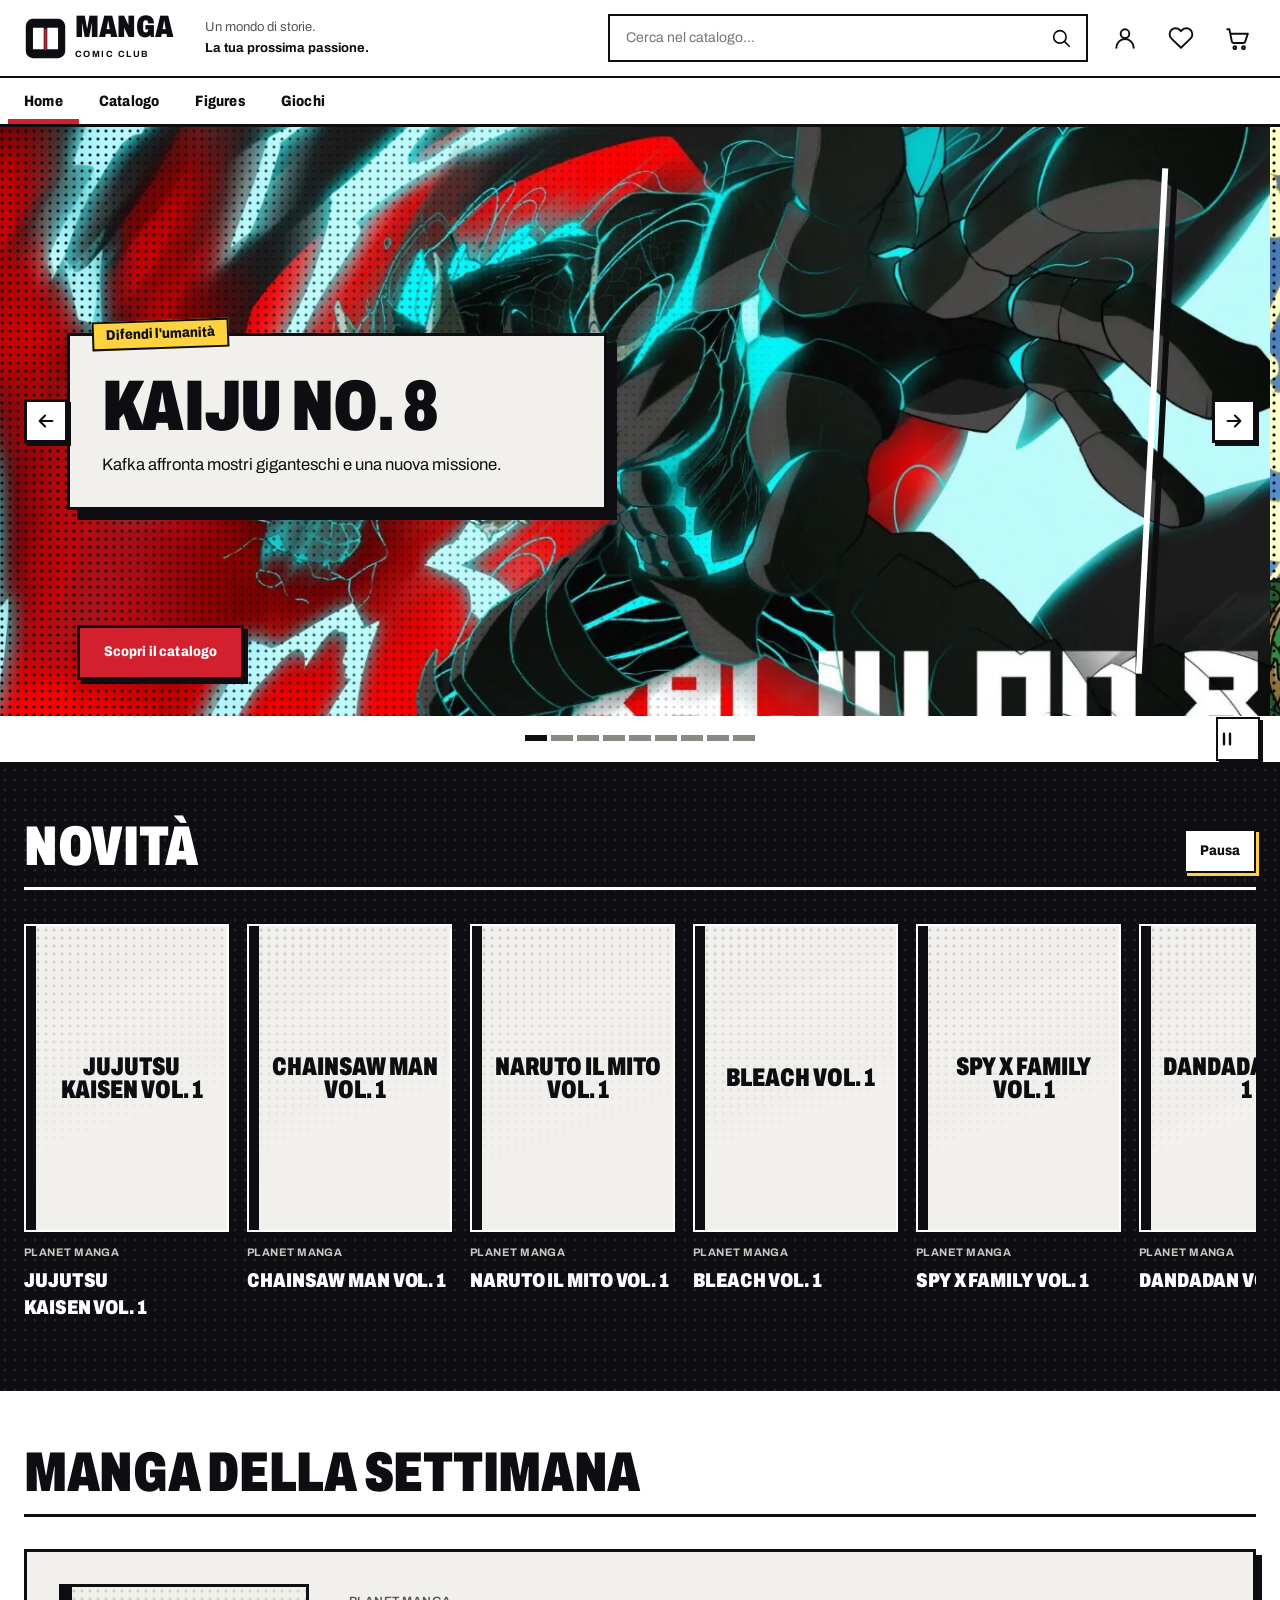
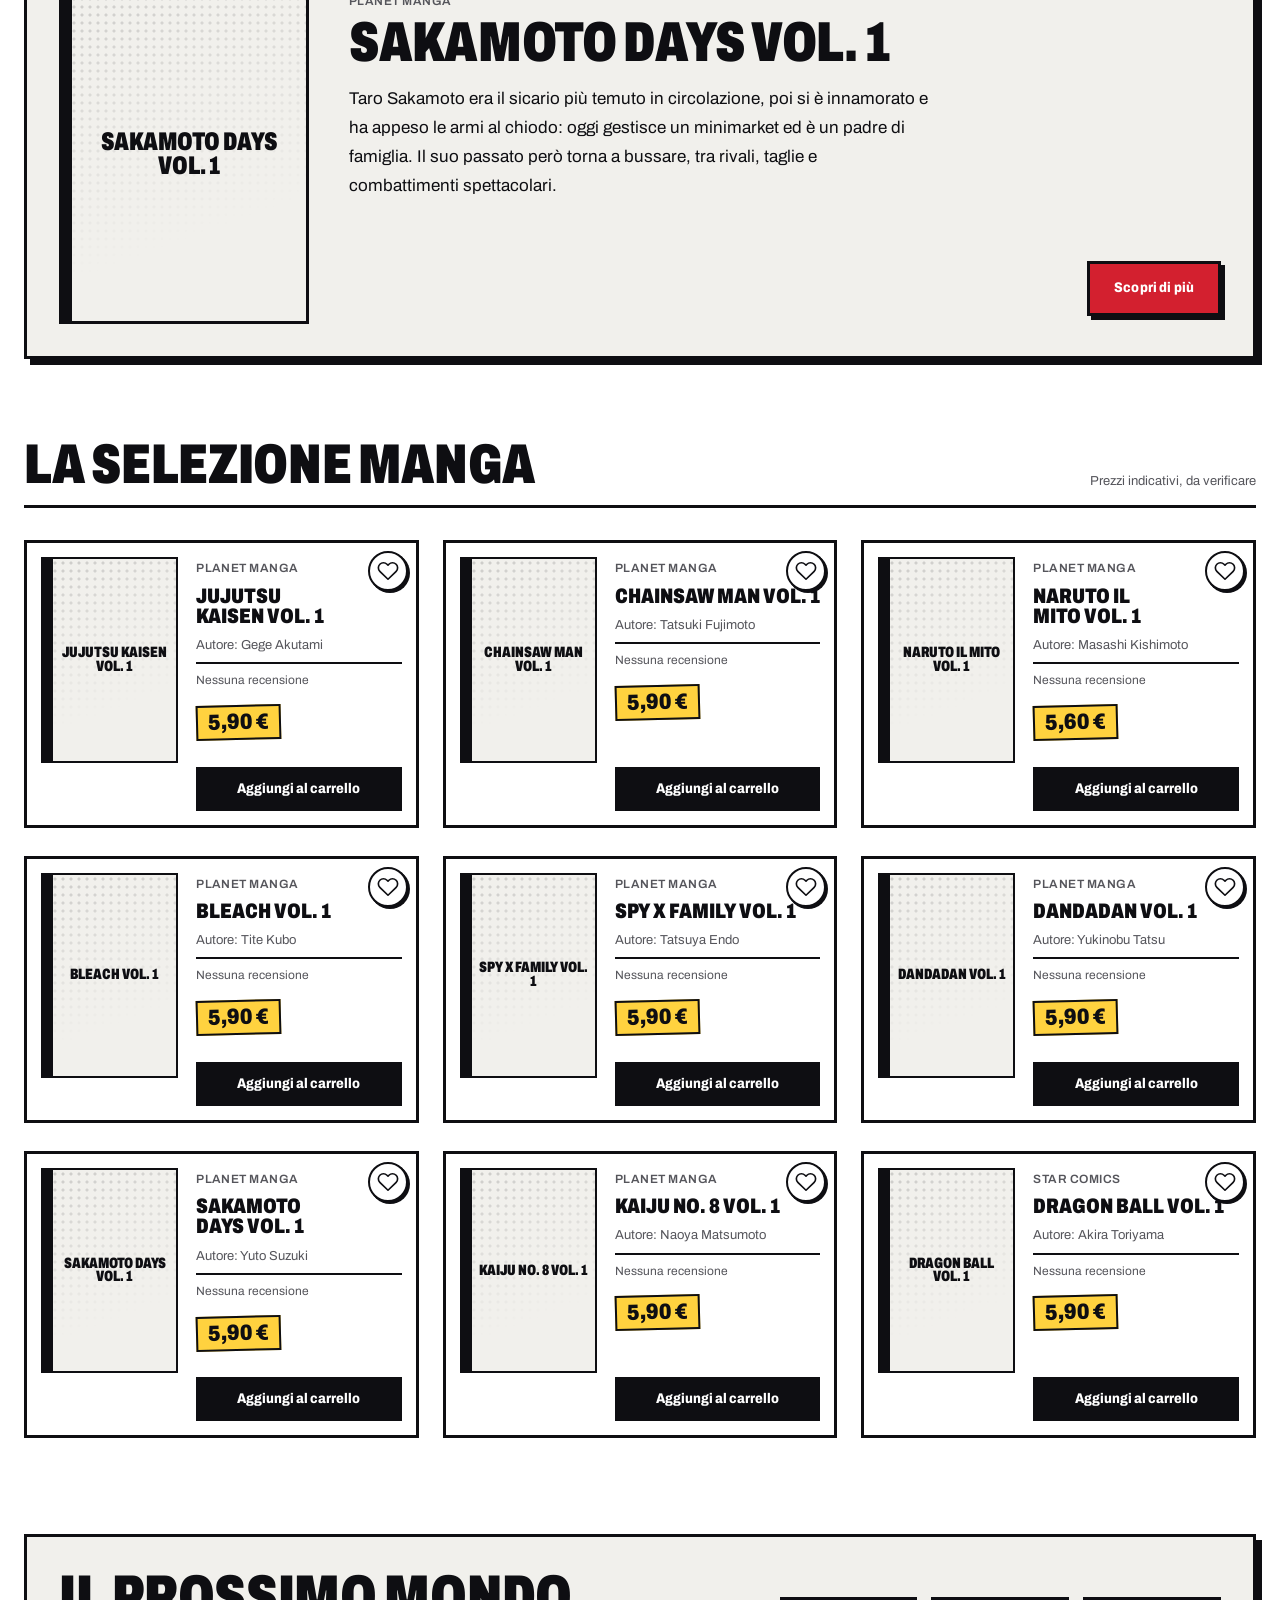
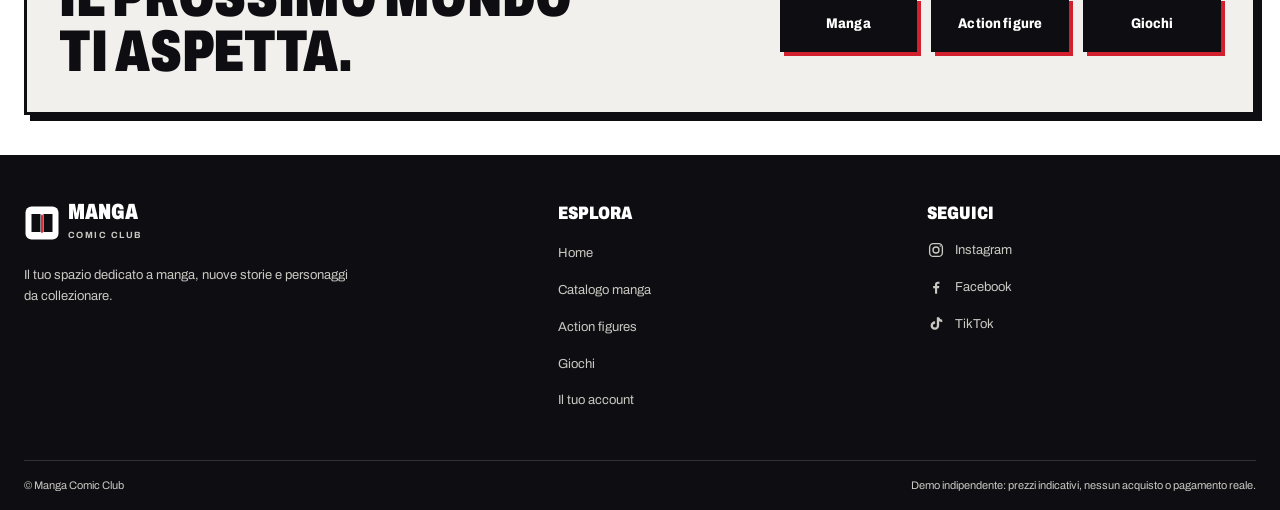
==== commit 7171499e: "Rifinisce interazioni, icone e accessibilità del sito - Bottoni che si "schiacciano" quando premuti," ====
--- a/index.html
+++ b/index.html
@@ -52,7 +52,7 @@
     <nav class="main-nav" aria-label="Navigazione principale">
       <div class="container">
         <details class="mobile-menu">
-          <summary>Menu e ricerca <span aria-hidden="true">☰</span></summary>
+          <summary>Menu e ricerca <span aria-hidden="true"><svg class="icon" viewBox="0 0 24 24" aria-hidden="true"><path d="M4 7h16M4 12h16M4 17h16"/></svg></span></summary>
           <div class="mobile-links">
             <a href="index.html" aria-current="page">Home</a>
             <a href="catalogo.html">Catalogo</a>
@@ -73,14 +73,14 @@
     <h1 class="visually-hidden">Manga Club: manga, action figure e giochi da collezione</h1>
     <section class="promo-section" id="collezioni" aria-label="Manga in evidenza">
       <div class="promo-carousel">
-        <button class="promo-arrow promo-prev" id="promo-prev" type="button" aria-label="Manga precedente">←</button>
+        <button class="promo-arrow promo-prev" id="promo-prev" type="button" aria-label="Manga precedente"><svg class="icon" viewBox="0 0 24 24" aria-hidden="true"><path d="M19 12H5m6-6-6 6 6 6"/></svg></button>
         <div class="promo-track" id="promo-track" role="region" aria-roledescription="carosello" aria-label="Manga in evidenza">
           <article class="promo-slide promo-kaiju promo-clone" aria-hidden="true">
-            <img class="promo-art" src="https://covers.openlibrary.org/b/id/15098056-L.jpg" alt="" aria-hidden="true">
+            <img class="promo-art" loading="lazy" src="https://covers.openlibrary.org/b/id/15098056-L.jpg" alt="" aria-hidden="true">
             <div class="promo-copy"><p class="promo-tag">Difendi l'umanità</p><h2>Kaiju No. 8</h2><p>Kafka affronta mostri giganteschi e una nuova missione.</p></div>
           </article>
           <article class="promo-slide promo-dragon-ball" role="group" aria-roledescription="slide" aria-label="1 di 9: Dragon Ball">
-            <img class="promo-art" src="https://covers.openlibrary.org/b/id/14859007-L.jpg" alt="" aria-hidden="true">
+            <img class="promo-art" loading="eager" fetchpriority="high" src="https://covers.openlibrary.org/b/id/14859007-L.jpg" alt="" aria-hidden="true">
             <div class="promo-copy">
               <p class="promo-tag">L'avventura leggendaria</p>
               <h2>Dragon Ball</h2>
@@ -88,7 +88,7 @@
             </div>
           </article>
           <article class="promo-slide promo-jujutsu" role="group" aria-roledescription="slide" aria-label="2 di 9: Jujutsu Kaisen">
-            <img class="promo-art" src="https://mangayo.it/1729-large_default/jujutsu-kaisen-1.jpg" alt="" aria-hidden="true">
+            <img class="promo-art" loading="lazy" src="https://mangayo.it/1729-large_default/jujutsu-kaisen-1.jpg" alt="" aria-hidden="true">
             <div class="promo-copy">
               <p class="promo-tag">Sfida le maledizioni</p>
               <h2>Jujutsu Kaisen</h2>
@@ -96,40 +96,40 @@
             </div>
           </article>
           <article class="promo-slide promo-chainsaw" role="group" aria-roledescription="slide" aria-label="3 di 9: Chainsaw Man">
-            <img class="promo-art" src="https://mangaverse.it/cdn/shop/files/chainsaw-man-vol-1-panini-planet-manga-italiano.webp?v=1771409519&amp;width=1920" alt="" aria-hidden="true">
+            <img class="promo-art" loading="lazy" src="https://mangaverse.it/cdn/shop/files/chainsaw-man-vol-1-panini-planet-manga-italiano.webp?v=1771409519&amp;width=900" alt="" aria-hidden="true">
             <div class="promo-copy"><p class="promo-tag">Libera il demone</p><h2>Chainsaw Man</h2><p>Un patto incredibile cambia per sempre la vita di Denji.</p></div>
           </article>
           <article class="promo-slide promo-naruto" role="group" aria-roledescription="slide" aria-label="4 di 9: Naruto">
-            <img class="promo-art" src="https://arice.leggere.it/arimg.ashx?e=9788828742470&amp;k=sb&amp;w=500&amp;h=800" alt="" aria-hidden="true">
+            <img class="promo-art" loading="lazy" src="https://arice.leggere.it/arimg.ashx?e=9788828742470&amp;k=sb&amp;w=500&amp;h=800" alt="" aria-hidden="true">
             <div class="promo-copy"><p class="promo-tag">Il sogno di un ninja</p><h2>Naruto</h2><p>Il viaggio di Naruto per diventare Hokage e conquistare il rispetto del villaggio.</p></div>
           </article>
           <article class="promo-slide promo-bleach" role="group" aria-roledescription="slide" aria-label="5 di 9: Bleach">
-            <img class="promo-art" src="https://mycomics.it/wp-content/uploads/sites/16/2022/11/FUMBLEACH0001.jpg" alt="" aria-hidden="true">
+            <img class="promo-art" loading="lazy" src="https://mycomics.it/wp-content/uploads/sites/16/2022/11/FUMBLEACH0001.jpg" alt="" aria-hidden="true">
             <div class="promo-copy"><p class="promo-tag">Il mondo degli shinigami</p><h2>Bleach</h2><p>Ichigo scopre i suoi poteri e affronta le anime perdute.</p></div>
           </article>
           <article class="promo-slide promo-spy-family" role="group" aria-roledescription="slide" aria-label="6 di 9: Spy x Family">
-            <img class="promo-art" src="https://covers.openlibrary.org/b/id/10193955-L.jpg" alt="" aria-hidden="true">
+            <img class="promo-art" loading="lazy" src="https://covers.openlibrary.org/b/id/10193955-L.jpg" alt="" aria-hidden="true">
             <div class="promo-copy"><p class="promo-tag">Una famiglia speciale</p><h2>Spy x Family</h2><p>Una spia, un'assassina e una telepate: una famiglia fuori dal comune.</p></div>
           </article>
           <article class="promo-slide promo-dandadan" role="group" aria-roledescription="slide" aria-label="7 di 9: Dandadan">
-            <img class="promo-art" src="https://covers.openlibrary.org/b/id/14554208-L.jpg" alt="" aria-hidden="true">
+            <img class="promo-art" loading="lazy" src="https://covers.openlibrary.org/b/id/14554208-L.jpg" alt="" aria-hidden="true">
             <div class="promo-copy"><p class="promo-tag">Alieni, yokai e avventure</p><h2>Dandadan</h2><p>Fenomeni inspiegabili e incontri sorprendenti si intrecciano.</p></div>
           </article>
           <article class="promo-slide promo-sakamoto" role="group" aria-roledescription="slide" aria-label="8 di 9: Sakamoto Days">
-            <img class="promo-art" src="https://covers.openlibrary.org/b/id/12748278-L.jpg" alt="" aria-hidden="true">
+            <img class="promo-art" loading="lazy" src="https://covers.openlibrary.org/b/id/12748278-L.jpg" alt="" aria-hidden="true">
             <div class="promo-copy"><p class="promo-tag">Il passato non molla</p><h2>Sakamoto Days</h2><p>Un ex sicario protegge la sua tranquilla vita familiare.</p></div>
           </article>
           <article class="promo-slide promo-kaiju" role="group" aria-roledescription="slide" aria-label="9 di 9: Kaiju No. 8">
-            <img class="promo-art" src="https://covers.openlibrary.org/b/id/15098056-L.jpg" alt="" aria-hidden="true">
+            <img class="promo-art" loading="lazy" src="https://covers.openlibrary.org/b/id/15098056-L.jpg" alt="" aria-hidden="true">
             <div class="promo-copy"><p class="promo-tag">Difendi l'umanità</p><h2>Kaiju No. 8</h2><p>Kafka affronta mostri giganteschi e una nuova missione.</p></div>
           </article>
           <article class="promo-slide promo-dragon-ball promo-clone" aria-hidden="true">
-            <img class="promo-art" src="https://covers.openlibrary.org/b/id/14859007-L.jpg" alt="" aria-hidden="true">
+            <img class="promo-art" loading="lazy" src="https://covers.openlibrary.org/b/id/14859007-L.jpg" alt="" aria-hidden="true">
             <div class="promo-copy"><p class="promo-tag">L'avventura leggendaria</p><h2>Dragon Ball</h2><p>Un viaggio epico alla ricerca delle sette sfere del drago.</p></div>
           </article>
         </div>
         <a class="button button-primary promo-catalog-link" href="catalogo.html">Scopri il catalogo</a>
-        <button class="promo-arrow promo-next" id="promo-next" type="button" aria-label="Manga successivo">→</button>
+        <button class="promo-arrow promo-next" id="promo-next" type="button" aria-label="Manga successivo"><svg class="icon" viewBox="0 0 24 24" aria-hidden="true"><path d="M5 12h14m-6-6 6 6-6 6"/></svg></button>
       </div>
       <div class="promo-controls">
       <div class="promo-pagination" role="group" aria-label="Seleziona manga in evidenza">
@@ -144,7 +144,7 @@
         <button class="promo-dot" type="button" aria-label="Mostra Kaiju No. 8"></button>
       </div>
       <!-- fuori dal gruppo dei pallini: è un comando diverso e non deve spostarne il centro -->
-      <button class="motion-toggle promo-pause" id="promo-pause" type="button" aria-label="Pausa: scorrimento automatico" title="Pausa">❚❚</button>
+      <button class="motion-toggle promo-pause" id="promo-pause" type="button" aria-label="Pausa: scorrimento automatico" title="Pausa"><svg class="icon" viewBox="0 0 24 24" aria-hidden="true"><path d="M8 5v14M16 5v14"/></svg></button>
       </div>
     </section>
 
@@ -161,7 +161,7 @@
               <span>PLANET MANGA</span><h3>Jujutsu Kaisen Vol. 1</h3>
             </a>
             <a class="release-card" href="#product-chainsaw">
-              <img src="https://mangaverse.it/cdn/shop/files/chainsaw-man-vol-1-panini-planet-manga-italiano.webp?v=1771409519&amp;width=1920" alt="Copertina di Chainsaw Man Vol. 1" loading="lazy" referrerpolicy="no-referrer">
+              <img src="https://mangaverse.it/cdn/shop/files/chainsaw-man-vol-1-panini-planet-manga-italiano.webp?v=1771409519&amp;width=600" alt="Copertina di Chainsaw Man Vol. 1" loading="lazy" referrerpolicy="no-referrer">
               <span>PLANET MANGA</span><h3>Chainsaw Man Vol. 1</h3>
             </a>
             <a class="release-card" href="#product-naruto">
@@ -181,8 +181,8 @@
               <span>PLANET MANGA</span><h3>Dandadan Vol. 1</h3>
             </a>
           </div>
-          <button class="releases-arrow releases-prev" id="releases-prev" type="button" aria-label="Scorri alle copertine precedenti" aria-controls="releases-track">←</button>
-          <button class="releases-arrow releases-next" id="releases-next" type="button" aria-label="Scorri alle copertine successive" aria-controls="releases-track">→</button>
+          <button class="releases-arrow releases-prev" id="releases-prev" type="button" aria-label="Scorri alle copertine precedenti" aria-controls="releases-track"><svg class="icon" viewBox="0 0 24 24" aria-hidden="true"><path d="M19 12H5m6-6-6 6 6 6"/></svg></button>
+          <button class="releases-arrow releases-next" id="releases-next" type="button" aria-label="Scorri alle copertine successive" aria-controls="releases-track"><svg class="icon" viewBox="0 0 24 24" aria-hidden="true"><path d="M5 12h14m-6-6 6 6-6 6"/></svg></button>
         </div>
       </div>
     </section>
@@ -193,12 +193,12 @@
           <div><h2 id="daily-manga-title">Manga della settimana</h2></div>
         </div>
         <article class="daily-manga-card">
-          <img class="daily-manga-cover" src="https://mangayo.it/1729-large_default/jujutsu-kaisen-1.jpg" alt="Copertina di Jujutsu Kaisen Vol. 1" loading="lazy" referrerpolicy="no-referrer">
+          <img class="daily-manga-cover" src="https://covers.openlibrary.org/b/id/12748278-L.jpg" alt="Copertina di Sakamoto Days Vol. 1" loading="lazy">
           <div class="daily-manga-copy">
             <p class="product-category">PLANET MANGA</p>
-            <h3>Jujutsu Kaisen Vol. 1</h3>
-            <p>Quando Yuji Itadori entra in contatto con un potente oggetto maledetto, viene catapultato in un mondo di stregoni e creature oscure. Un’avventura ricca di azione, misteri e combattimenti mozzafiato.</p>
-            <a class="button button-primary daily-manga-link" href="catalogo.html?details=product-1#catalog-product-1">Scopri di più</a>
+            <h3>Sakamoto Days Vol. 1</h3>
+            <p>Taro Sakamoto era il sicario più temuto in circolazione, poi si è innamorato e ha appeso le armi al chiodo: oggi gestisce un minimarket ed è un padre di famiglia. Il suo passato però torna a bussare, tra rivali, taglie e combattimenti spettacolari.</p>
+            <a class="button button-primary daily-manga-link" href="catalogo.html?details=product-7">Scopri di più</a>
           </div>
         </article>
       </div>
@@ -214,7 +214,7 @@
             <div class="product-info"><p class="product-category">PLANET MANGA</p><h3>Jujutsu Kaisen Vol. 1</h3><p class="format">Autore: Gege Akutami</p><p class="price">5,90 €</p></div>
           </article>
           <article class="product-card" id="product-chainsaw" data-product-id="product-2">
-            <div class="product-image"><img class="cover cover-image" src="https://mangaverse.it/cdn/shop/files/chainsaw-man-vol-1-panini-planet-manga-italiano.webp?v=1771409519&amp;width=1920" alt="Copertina italiana di Chainsaw Man Vol. 1" loading="lazy" referrerpolicy="no-referrer"></div>
+            <div class="product-image"><img class="cover cover-image" src="https://mangaverse.it/cdn/shop/files/chainsaw-man-vol-1-panini-planet-manga-italiano.webp?v=1771409519&amp;width=600" alt="Copertina italiana di Chainsaw Man Vol. 1" loading="lazy" referrerpolicy="no-referrer"></div>
             <div class="product-info"><p class="product-category">PLANET MANGA</p><h3>Chainsaw Man Vol. 1</h3><p class="format">Autore: Tatsuki Fujimoto</p><p class="price">5,90 €</p></div>
           </article>
           <article class="product-card" id="product-naruto" data-product-id="product-3">
@@ -290,7 +290,7 @@
     </div>
   </footer>
   <dialog id="cart-dialog" aria-labelledby="cart-title">
-    <div class="cart-heading"><h2 id="cart-title">Il tuo carrello</h2><button id="close-cart" type="button" aria-label="Chiudi carrello">✕</button></div>
+    <div class="cart-heading"><h2 id="cart-title">Il tuo carrello</h2><button id="close-cart" type="button" aria-label="Chiudi carrello"><svg class="icon" viewBox="0 0 24 24" aria-hidden="true"><path d="M6 6l12 12M18 6 6 18"/></svg></button></div>
     <p class="cart-disclaimer">Carrello dimostrativo: nessun ordine o pagamento reale.</p>
     <div id="cart-items"></div>
     <p class="cart-total">Totale: <strong id="cart-total">0,00 €</strong></p>
@@ -303,7 +303,7 @@
   </dialog>
   <dialog id="account-dialog" class="account-dialog" aria-labelledby="account-dialog-title">
     <section class="account-panel">
-      <button class="account-dialog-close" type="button" data-close-account aria-label="Chiudi accesso">✕</button>
+      <button class="account-dialog-close" type="button" data-close-account aria-label="Chiudi accesso"><svg class="icon" viewBox="0 0 24 24" aria-hidden="true"><path d="M6 6l12 12M18 6 6 18"/></svg></button>
       <h2 id="account-dialog-title">Accedi</h2>
       <p class="account-demo-note">Accesso demo: <strong>demo@example.test</strong> · password <strong>manga123</strong>. Non è una casella email reale.</p>
       <form class="account-form" data-account-login>
@@ -315,13 +315,14 @@
         <p class="account-form-status" role="status" aria-live="polite" hidden></p>
         <button class="button button-dark" type="button" data-account-logout hidden>Esci</button>
       </form>
+      <p class="account-register-prompt">Non sei registrato? <a href="account.html#register-title">Registrati</a></p>
     </section>
   </dialog>
   <dialog class="manga-dialog" id="manga-dialog" aria-labelledby="manga-dialog-title">
     <div class="manga-dialog-content">
       <img class="manga-dialog-cover" id="manga-dialog-cover" alt="">
       <div class="manga-dialog-copy">
-        <button class="manga-dialog-close" id="manga-dialog-close" type="button" aria-label="Chiudi descrizione">×</button>
+        <button class="manga-dialog-close" id="manga-dialog-close" type="button" aria-label="Chiudi descrizione"><svg class="icon" viewBox="0 0 24 24" aria-hidden="true"><path d="M6 6l12 12M18 6 6 18"/></svg></button>
         <p class="catalog-label" id="manga-dialog-genre"></p>
         <h2 id="manga-dialog-title"></h2>
         <p class="catalog-price manga-dialog-price" id="manga-dialog-price"></p>
@@ -381,6 +382,6 @@
     <span id="notification-message"></span>
     <button id="notification-cart-link" class="notification-cart-link" type="button" hidden>Vai al carrello</button>
   </div>
-  <button class="back-to-top" type="button" aria-label="Torna all'inizio" title="Torna all'inizio" hidden>↑</button>
+  <button class="back-to-top" type="button" aria-label="Torna all'inizio" title="Torna all'inizio" hidden><svg class="icon" viewBox="0 0 24 24" aria-hidden="true"><path d="M12 19V5m-6 6 6-6 6 6"/></svg></button>
 </body>
 </html>
--- a/css/style.css
+++ b/css/style.css
@@ -35,16 +35,22 @@
   --sun: #ffd23f;
   --muted: #55555b;
   --line: #cfcdc6;
+  --white: #fff;
+  --on-ink-muted: #c9c8c2;   /* testo secondario su fondo inchiostro (footer, Novità) */
+  --control-off: #8a8983;    /* stelle vuote, pallini inattivi: 3,5:1 su bianco (WCAG 1.4.11) */
+  --star: #e0a400;
+  --star-text: #8a6200;      /* stelle scritte come testo: 5,2:1 su carta */
+  --success: #2e8b57;
   --border: 3px solid var(--ink);
   --dots: radial-gradient(circle, var(--ink) 1.3px, transparent 1.8px);
 }
 * { box-sizing: border-box; }
 html { scroll-behavior: smooth; scroll-padding-top: var(--space-3); }
-body { margin: 0; font-family: var(--font-display); color: var(--ink); font-size: 16px; line-height: 1.55; background: #fff; }
+body { margin: 0; font-family: var(--font-display); color: var(--ink); font-size: 16px; line-height: 1.55; background: var(--white); }
 a { color: inherit; text-decoration: none; }
 h1, h2, h3, p { margin-top: 0; }
 .container { width: min(var(--width), calc(100% - 48px)); margin-inline: auto; }
-.skip-link { position: absolute; top: -100px; left: var(--space-2); padding: var(--space-2); background: #fff; z-index: 10; }
+.skip-link { position: absolute; top: -100px; left: var(--space-2); padding: var(--space-2); background: var(--white); z-index: 10; }
 .skip-link:focus { top: var(--space-1); }
 .demo-note { text-align: center; font-size: 10px; padding: var(--space-1) var(--space-2); text-transform: uppercase; background: var(--sun); color: var(--ink); font-weight: 800; letter-spacing: .04em; }
 
@@ -53,7 +59,7 @@
 .logo { display: inline-flex; flex-shrink: 0; align-items: center; gap: var(--space-1); color: var(--ink); }
 .logo-mark { width: 43px; height: 43px; fill: none; }
 .logo-tile { fill: var(--ink); }
-.logo-page { fill: #fff; }
+.logo-page { fill: var(--white); }
 .logo-fold { fill: none; stroke-width: 2.5; stroke-linecap: round; stroke: var(--accent); }
 .logo-type { display: grid; gap: var(--space-1); }
 .logo-word { font: 600 27px/.9 var(--font-display); }
@@ -62,21 +68,20 @@
 .header-message strong { color: var(--ink); }
 .header-actions { display: flex; flex: 1; min-width: 0; align-items: center; justify-content: flex-end; gap: var(--space-2); margin-left: auto; }
 .header-search { position: relative; display: block; flex: 1; min-width: 0; max-width: 480px; }
-.header-search input { display: block; width: 100%; min-height: 48px; padding: var(--space-1) var(--space-6) var(--space-1) var(--space-2); background: #fff; color: var(--ink); font-size: 14px; }
+.header-search input { display: block; width: 100%; min-height: 48px; padding: var(--space-1) var(--space-6) var(--space-1) var(--space-2); background: var(--white); color: var(--ink); font-size: 14px; }
 .header-search input:focus { border-color: var(--ink); outline-offset: 2px; box-shadow: 4px 4px 0 var(--ink); outline: none; }
-.header-search > svg { position: absolute; top: 50%; right: var(--space-2); width: 22px; height: 22px; fill: none; stroke: #243b55; stroke-linecap: round; stroke-width: 1.8; transform: translateY(-50%); pointer-events: none; }
+.header-search > svg { position: absolute; top: 50%; right: var(--space-2); width: 22px; height: 22px; fill: none; stroke: var(--ink); stroke-linecap: round; stroke-width: 1.8; transform: translateY(-50%); pointer-events: none; }
 .visually-hidden { position: absolute; width: 1px; height: 1px; padding: 0; margin: -1px; overflow: hidden; clip: rect(0, 0, 0, 0); white-space: nowrap; border: 0; }
 .header-icon { position: relative; display: grid; flex: 0 0 40px; width: 40px; height: 48px; place-items: center; padding: var(--space-1); border: 0; background: transparent; cursor: pointer; color: var(--ink); }
-.header-icon.is-account-active::after { position: absolute; right: 3px; bottom: 4px; width: 9px; height: 9px; border: 2px solid #fff; border-radius: 50%; background: #2e8b57; content: ""; }
+.header-icon.is-account-active::after { position: absolute; right: 3px; bottom: 4px; width: 9px; height: 9px; border: 2px solid var(--white); border-radius: 50%; background: var(--success); content: ""; }
 .header-icon svg { width: 26px; height: 26px; fill: none; stroke: currentColor; stroke-linecap: round; stroke-linejoin: round; stroke-width: 1.8; }
-.cart-count, .favorites-count { position: absolute; top: 0; right: 0; display: grid; min-width: 18px; height: 18px; place-items: center; padding-inline: 4px; border-radius: 50%; color: #fff; font-size: 10px; line-height: 1; border: 2px solid var(--ink); background: var(--accent); }
+.cart-count, .favorites-count { position: absolute; top: 0; right: 0; display: grid; min-width: 18px; height: 18px; place-items: center; padding-inline: 4px; border-radius: 0; color: var(--white); font-size: 10px; font-weight: 800; font-variant-numeric: tabular-nums; line-height: 1; border: 2px solid var(--ink); background: var(--accent); }
 .catalog-header-actions { flex: 1; min-width: 0; margin-left: auto; }
 .desktop-links { display: flex; margin: 0; padding: 0; list-style: none; justify-content: flex-start; gap: 4px; margin-left: -16px; }
 .desktop-links a { display: block; padding: 16px var(--space-2); font: 700 14px/1.2 var(--font-display); letter-spacing: .2px; }
-.desktop-links a:hover { background: #303030; color: #fff; }
 .mobile-menu { display: none; }
 .button { display: inline-flex; min-height: 44px; align-items: center; justify-content: center; gap: var(--space-2); padding: var(--space-2) var(--space-3); margin-top: var(--space-2); border: var(--border); border-radius: 0; font: 800 14px/1.2 var(--font-display); font-stretch: 88%; letter-spacing: .01em; box-shadow: 4px 4px 0 var(--ink); transition: transform var(--motion-close-duration) var(--motion-ease), box-shadow var(--motion-close-duration) var(--motion-ease), background-color var(--motion-close-duration) var(--motion-ease); }
-.button:hover { transition-duration: var(--motion-open-duration); transform: translate(2px, 2px); box-shadow: 2px 2px 0 var(--ink); }
+/* l'hover del bottone è nella sezione 11, dentro (hover: hover): su touch resterebbe "premuto" dopo il tap */
 .section-heading { display: flex; justify-content: space-between; gap: var(--space-3); align-items: flex-end; margin-bottom: 32px; padding-bottom: 14px; border-bottom: var(--border); }
 
 /* 3. HERO DELLA HOME — carosello a tutta larghezza */
@@ -84,7 +89,7 @@
 .promo-carousel { position: relative; }
 .promo-track { display: flex; overflow-x: auto; gap: 0; scroll-snap-type: x mandatory; scrollbar-width: none; }
 .promo-track::-webkit-scrollbar { display: none; }
-.promo-art { position: absolute; z-index: 1; width: auto; object-fit: contain; object-position: center; top: 7%; right: clamp(64px, 9vw, 150px); height: 86%; max-width: 30%; border: 3px solid #fff; background: #fff; transform: rotate(3deg); filter: drop-shadow(10px 10px 0 var(--ink)); }
+.promo-art { position: absolute; z-index: 1; width: auto; object-fit: contain; object-position: center; top: 7%; right: clamp(64px, 9vw, 150px); height: 86%; max-width: 30%; border: 3px solid var(--white); background: var(--white); transform: rotate(3deg); filter: drop-shadow(10px 10px 0 var(--ink)); }
 .promo-slide::before { position: absolute; z-index: 2; inset: 0; content: ""; background: linear-gradient(90deg, #111e 0%, #111a 42%, #1114 72%, transparent 100%); pointer-events: none; }
 .promo-copy { position: relative; z-index: 3; pointer-events: none; width: min(540px, 50%); margin-left: clamp(24px, 6vw, 96px); padding: 34px 32px 30px; background: var(--paper); color: var(--ink); border: var(--border); box-shadow: 10px 10px 0 var(--ink); }
 .promo-catalog-link { position: absolute; z-index: 4; left: clamp(24px, 6vw, 96px); bottom: 36px; }
@@ -98,13 +103,13 @@
 .promo-dandadan { background-size: cover; background-position: center; background-image: url("../img/carousel/dandadan-carousel.webp"); }
 .promo-sakamoto { background-size: cover; background-position: center; background-image: url("../img/carousel/sakamoto-days-carousel.webp"); }
 .promo-kaiju { background-size: cover; background-position: center; background-image: url("../img/carousel/kaiju-no-8-carousel.webp"); }
-.promo-arrow { position: absolute; z-index: 4; top: 50%; display: grid; width: 44px; height: 44px; place-items: center; padding: 0; font-size: 22px; transform: translateY(-50%); border: var(--border); border-radius: 0; background: #fff; color: var(--ink); box-shadow: 3px 3px 0 var(--ink); }
+.promo-arrow { position: absolute; z-index: 4; top: 50%; display: grid; width: 44px; height: 44px; place-items: center; padding: 0; font-size: 22px; transform: translateY(-50%); border: var(--border); border-radius: 0; background: var(--white); color: var(--ink); box-shadow: 3px 3px 0 var(--ink); }
 .promo-prev { left: var(--space-3); }
 .promo-next { right: var(--space-3); }
-.promo-pagination { display: flex; justify-content: center; gap: 2px; padding: 10px 0 12px; background: #fff; border-bottom: var(--border); }
+.promo-pagination { display: flex; justify-content: center; gap: 2px; padding: 10px 0 12px; background: var(--white); border-bottom: var(--border); }
 .promo-dot { position: relative; display: grid; width: 24px; height: 24px; min-width: 24px; place-items: center; padding: 0; border: 0; background: transparent; }
 /* pallini inattivi: #8a8983 su bianco ≈ 3,5:1 (WCAG 1.4.11 chiede almeno 3:1) */
-.promo-dot::before { content: ""; transition: background-color var(--motion-close-duration) var(--motion-ease), transform var(--motion-close-duration) var(--motion-ease); width: 22px; height: 6px; border-radius: 0; background: #8a8983; }
+.promo-dot::before { content: ""; transition: background-color var(--motion-close-duration) var(--motion-ease), transform var(--motion-close-duration) var(--motion-ease); width: var(--dot-w, 22px); height: 6px; border-radius: 0; background: var(--control-off); }
 
 /* 4. NOVITÀ (fascia che scorre) E MANGA DELLA SETTIMANA */
 .releases-viewport { position: relative; --release-gap: 18px; --release-half-gap: 9px; overflow: hidden; }
@@ -115,64 +120,62 @@
   to { transform: translateX(calc(-50% - var(--release-half-gap))); }
 }
 .release-card { flex: 0 0 clamp(150px, 17vw, 205px); min-width: 0; }
-.release-card img { display: block; width: 100%; aspect-ratio: 2 / 3; object-fit: contain; transition: transform var(--motion-open-duration) var(--motion-ease); }
+.release-card img { display: block; width: 100%; aspect-ratio: 2 / 3; object-fit: contain; transition: box-shadow var(--motion-close-duration) var(--motion-ease); }
 .release-card span { display: block; margin-top: 12px; font-weight: 700; }
 .release-card h3 { margin: 6px 0 0; line-height: 1.35; }
-.releases-arrow { position: absolute; z-index: 1; top: 38%; display: grid; width: 44px; height: 44px; place-items: center; padding: 0; color: var(--ink); font-size: 24px; cursor: pointer; opacity: 0; pointer-events: none; backdrop-filter: blur(4px); transition: opacity var(--motion-close-duration) var(--motion-ease), background-color var(--motion-close-duration) var(--motion-ease), color var(--motion-close-duration) var(--motion-ease); border: var(--border); border-radius: 0; background: #fff; box-shadow: 3px 3px 0 var(--sun); }
+.releases-arrow { position: absolute; z-index: 1; top: 38%; display: grid; width: 44px; height: 44px; place-items: center; padding: 0; color: var(--ink); font-size: 24px; cursor: pointer; opacity: 0; pointer-events: none; transition: opacity var(--motion-close-duration) var(--motion-ease), background-color var(--motion-close-duration) var(--motion-ease), color var(--motion-close-duration) var(--motion-ease); border: var(--border); border-radius: 0; background: var(--white); box-shadow: 3px 3px 0 var(--sun); }
 .releases-viewport:hover .releases-arrow, .releases-viewport:focus-within .releases-arrow { opacity: 1; pointer-events: auto; }
 .releases-arrow:hover { background: #ffffffde; color: var(--accent); }
 .releases-prev { left: 8px; }
 .releases-next { right: 8px; }
-.daily-manga-card { display: grid; grid-template-columns: minmax(180px, 250px) minmax(0, 1fr); border: var(--border); background: var(--paper); box-shadow: 10px 10px 0 var(--ink); gap: 40px; padding: 32px; }
-.daily-manga-cover { display: block; width: 100%; max-height: 340px; aspect-ratio: 2 / 3; object-fit: contain; border: var(--border); background: #fff; }
+.daily-manga-card { display: grid; grid-template-columns: minmax(180px, 250px) minmax(0, 1fr); border: var(--border); background: var(--paper); box-shadow: 6px 6px 0 var(--ink); gap: 40px; padding: 32px; }
+.daily-manga-cover { display: block; width: 100%; max-height: 340px; aspect-ratio: 2 / 3; object-fit: contain; border: var(--border); background: var(--white); }
 .daily-manga-copy { display: flex; flex-direction: column; align-items: flex-start; padding-block: var(--space-1); }
 .daily-manga-copy .product-category { margin-bottom: var(--space-1); }
 .daily-manga-copy h3 { margin-bottom: var(--space-2); }
 .daily-manga-link { align-self: flex-end; margin-top: auto; }
 
 /* 5. SCHEDE PRODOTTO — home: 3 colonne, 2 sotto i 1000px, 1 sotto i 700px */
-.products-section { background: #fff; }
+.products-section { background: var(--white); }
 .products-section > .section { padding-top: var(--space-3); }
 .product-grid { display: grid; grid-template-columns: repeat(3, minmax(0, 1fr)); gap: 28px 24px; align-items: stretch; }
-.product-card { position: relative; min-width: 0; scroll-margin-top: var(--space-3); transition: transform var(--motion-close-duration) var(--motion-ease); background: #fff; }
-.product-card:hover { transition-duration: var(--motion-open-duration); transform: none; }
-.badge { position: absolute; z-index: 1; top: var(--space-1); left: var(--space-1); padding: 4px var(--space-1); border: 0; background: var(--ink); color: #fff; font: 800 10px/1.2 var(--font-display); font-stretch: 85%; letter-spacing: .03em; }
+.product-card { position: relative; min-width: 0; scroll-margin-top: var(--space-3); transition: transform var(--motion-close-duration) var(--motion-ease); background: var(--white); }
+.badge { position: absolute; z-index: 1; top: var(--space-1); left: var(--space-1); padding: 4px var(--space-1); border: 0; background: var(--ink); color: var(--white); font: 800 11px/1.2 var(--font-display); font-stretch: 85%; letter-spacing: .03em; }
 .cover-image { display: block; width: 100%; height: 100%; object-fit: contain; transition: transform var(--motion-open-duration) var(--motion-ease); }
-.product-card:hover .cover-image { transform: scale(1.025); }
 .product-info { display: flex; flex-direction: column; padding: 14px 0 20px; font-family: var(--font-display); }
 .product-category { font-weight: 600; margin-bottom: 8px; color: var(--muted); font-size: 12px; letter-spacing: .04em; }
 .product-info h3 { margin-bottom: 10px; font: 600 17px/1.2 var(--font-display); text-transform: uppercase; }
 .format { margin-bottom: 8px; padding-bottom: 8px; font-size: 13px; line-height: 1.4; border-bottom: 2px solid var(--ink); color: var(--muted); }
 .review-rating { display: flex; min-height: 26px; align-items: center; gap: 2px; margin: -2px 0 10px; }
-.review-rating button { display: grid; width: 25px; min-width: 25px; height: 26px; min-height: 26px; place-items: center; padding: 0; border: 0; background: transparent; color: #aaa; font-size: 19px; line-height: 1; cursor: pointer; }
-.review-rating button.is-filled { color: #e0a400; }
+.review-rating button { display: grid; width: 25px; min-width: 25px; height: 26px; min-height: 26px; place-items: center; padding: 0; border: 0; background: transparent; color: var(--control-off); font-size: 19px; line-height: 1; cursor: pointer; }
+.review-rating button.is-filled { color: var(--star); }
 .review-rating button:hover, .review-rating button:focus-visible { color: var(--accent); }
 .review-rating-status { margin-left: 6px; color: var(--muted); font-size: 11px; line-height: 1.3; }
 .review-summary { margin: 0 0 10px; color: var(--muted); font-size: 12px; line-height: 1.4; }
 
 /* 5b. BANNER FINALE E FOOTER */
-.collection-banner { display: flex; align-items: center; justify-content: space-between; gap: var(--space-4); margin-block: var(--space-5); padding: var(--space-4); border: var(--border); border-left-width: 3px; background: var(--paper); box-shadow: 10px 10px 0 var(--ink); }
-.site-footer { color: #fff; border-top: 0; background: var(--ink); }
+.collection-banner { display: flex; align-items: center; justify-content: space-between; gap: var(--space-4); margin-block: var(--space-5); padding: var(--space-4); border: var(--border); border-left-width: 3px; background: var(--paper); box-shadow: 6px 6px 0 var(--ink); }
+.site-footer { color: var(--white); border-top: 0; background: var(--ink); }
 .footer-inner { display: grid; grid-template-columns: minmax(240px, 1.5fr) repeat(2, minmax(160px, 1fr)); gap: var(--space-5); padding-block: var(--space-6); }
 .footer-brand { max-width: 360px; }
 .footer-inner .logo-mark { width: 36px; height: 36px; }
 .footer-inner .logo-word { font-size: 22px; }
-.footer-inner .logo-subtitle { font-size: 7px; color: #c9c8c2; }
-.footer-inner .logo { color: #fff; }
-.footer-inner .logo-tile { fill: #fff; }
+.footer-inner .logo-subtitle { font-size: 9px; color: var(--on-ink-muted); } /* parte del marchio: stessa misura dell'header */
+.footer-inner .logo { color: var(--white); }
+.footer-inner .logo-tile { fill: var(--white); }
 .footer-inner .logo-page { fill: var(--ink); }
-.footer-inner p { color: #ccc; font-size: 13px; line-height: 1.65; margin: var(--space-2) 0 0; }
+.footer-inner p { color: var(--on-ink-muted); font-size: 13px; line-height: 1.65; margin: var(--space-2) 0 0; }
 .footer-title { margin: 0 0 var(--space-2); font: 900 18px/1.2 var(--font-display); font-stretch: 78%; text-transform: uppercase; letter-spacing: 0; }
 .footer-links ul, .social-links { display: grid; gap: 12px; margin: 0; padding: 0; list-style: none; }
-.footer-links a, .social-link { color: #ccc; font-size: 13px; transition: color var(--motion-close-duration) ease; }
-.footer-links a:hover, .social-link:hover { color: #fff; }
+.footer-links a, .social-link { color: var(--on-ink-muted); font-size: 13px; transition: color var(--motion-close-duration) ease; }
+.footer-links a:hover, .social-link:hover { color: var(--white); }
 .social-links { gap: 10px; }
 .social-link { display: inline-flex; align-items: center; gap: 10px; }
 .social-link svg { width: 18px; height: 18px; flex: 0 0 18px; fill: currentColor; }
 .social-link .social-icon-outline { fill: none; stroke: currentColor; stroke-width: 1.8; }
 .footer-bottom { display: flex; justify-content: space-between; gap: var(--space-2); border-top: 1px solid #ffffff26; padding-block: var(--space-2); }
-.footer-bottom p { margin: 0; color: #aaa; font-size: 11px; line-height: 1.5; }
-.back-to-top { position: fixed; z-index: 20; right: var(--space-3); bottom: var(--space-3); display: grid; width: 46px; height: 46px; place-items: center; box-shadow: none; font: 700 24px/1 var(--font-display); cursor: pointer; transition: opacity 150ms ease, background-color 150ms ease; border: 2px solid #fff; border-radius: 0; background: var(--ink); color: #fff; opacity: 1; }
+.footer-bottom p { margin: 0; color: var(--on-ink-muted); font-size: 11px; line-height: 1.5; }
+.back-to-top { position: fixed; z-index: 20; right: var(--space-3); bottom: var(--space-3); display: grid; width: 46px; height: 46px; place-items: center; box-shadow: none; font: 700 24px/1 var(--font-display); cursor: pointer; transition: opacity 150ms ease, background-color 150ms ease; border: 2px solid var(--white); border-radius: 0; background: var(--ink); color: var(--white); opacity: 1; }
 .back-to-top[hidden] { display: none; }
 @media (hover: none) {
   .releases-arrow { opacity: 1; pointer-events: auto; }
@@ -203,13 +206,13 @@
 button, input, select { font: inherit; }
 dialog { scrollbar-width: none; }
 dialog::-webkit-scrollbar { display: none; }
-button { cursor: pointer; border: 1px solid #ccc; background: white; color: var(--ink); padding: var(--space-1) var(--space-2); font-size: 13px; }
-button:hover { background: #eee; }
+button { cursor: pointer; border: 2px solid var(--ink); background: var(--white); color: var(--ink); padding: var(--space-1) var(--space-2); font-size: 13px; }
+button:hover { background: var(--sun); }
 button:disabled { cursor: default; opacity: .5; }
 button[aria-pressed="true"] { background: #f5e6e7; border-color: var(--accent); }
-#open-cart, .add-button { background: var(--ink); color: #fff; border-color: var(--ink); font-weight: bold; }
+#open-cart, .add-button { background: var(--ink); color: var(--white); border-color: var(--ink); font-weight: bold; }
 #open-cart:hover, .add-button:hover { background: var(--accent); border-color: var(--accent); }
-#open-cart.header-icon { border: 0; background: transparent; color: #243b55; }
+#open-cart.header-icon { border: 0; background: transparent; color: var(--ink); }
 #open-cart.header-icon:hover { border-color: transparent; }
 .product-actions { display: flex; gap: var(--space-1); margin-top: var(--space-3); }
 .add-button { min-width: 0; min-height: 44px; border: 2px solid var(--ink); border-radius: 0; font-family: var(--font-display); font-stretch: 88%; font-weight: 800; font-size: 14px; }
@@ -223,8 +226,8 @@
 }
 .cart-heading { display: flex; justify-content: space-between; align-items: center; gap: var(--space-2); }
 .cart-disclaimer { color: var(--muted); font-size: 13px; line-height: 1.6; margin-top: var(--space-2); }
-.cart-row { display: grid; grid-template-columns: 52px minmax(0, 1fr); align-items: start; gap: var(--space-2); padding-block: var(--space-3); border-bottom: 1px solid #ddd; }
-.cart-thumbnail { display: block; width: 52px; height: 72px; object-fit: contain; background: #f0efed; }
+.cart-row { display: grid; grid-template-columns: 52px minmax(0, 1fr); align-items: start; gap: var(--space-2); padding-block: var(--space-3); border-bottom: 1px solid var(--line); }
+.cart-thumbnail { display: block; width: 52px; height: 72px; object-fit: contain; background: var(--paper); }
 .cart-thumbnail[hidden] { display: none; }
 .cart-product-details { min-width: 0; }
 /* senza miniatura (immagine mancante) il testo prende tutta la riga, non la colonna da 52px */
@@ -234,11 +237,11 @@
 .quantity-controls button { min-width: 44px; min-height: 44px; }
 .quantity-controls .quantity-value { display: inline-flex; min-width: 44px; min-height: 44px; align-items: center; justify-content: center; }
 .cart-total { display: flex; justify-content: space-between; gap: var(--space-2); font-size: 20px; margin-block: var(--space-3); }
-.notification { position: fixed; bottom: var(--space-2); left: 50%; display: flex; align-items: center; gap: var(--space-2); transform: translate(-50%, var(--motion-distance)); background: #202020; color: white; padding: var(--space-2) var(--space-3); margin: 0; z-index: 20; width: max-content; max-width: calc(100% - var(--space-4)); font-size: 14px; line-height: 1.5; opacity: 0; pointer-events: none; transition: opacity var(--motion-close-duration) var(--motion-ease), transform var(--motion-close-duration) var(--motion-ease); }
+.notification { position: fixed; bottom: var(--space-2); left: 50%; display: flex; align-items: center; gap: var(--space-2); transform: translate(-50%, var(--motion-distance)); background: var(--ink); color: white; padding: var(--space-2) var(--space-3); margin: 0; z-index: 20; width: max-content; max-width: calc(100% - var(--space-4)); font-size: 14px; line-height: 1.5; opacity: 0; pointer-events: none; transition: opacity var(--motion-close-duration) var(--motion-ease), transform var(--motion-close-duration) var(--motion-ease); }
 .notification.visible { opacity: 1; pointer-events: auto; transform: translate(-50%, 0); transition-duration: var(--motion-open-duration); }
 .notification > span { flex: 1; min-width: 0; }
-.notification-cart-link { flex: 0 0 auto; border: 1px solid #fff8; background: transparent; color: #fff; font-size: 13px; font-weight: 700; }
-.notification-cart-link:hover { background: #fff; color: var(--ink); }
+.notification-cart-link { flex: 0 0 auto; border: 1px solid #fff8; background: transparent; color: var(--white); font-size: 13px; font-weight: 700; }
+.notification-cart-link:hover { background: var(--white); color: var(--ink); }
 .cart-actions { display: flex; flex-wrap: wrap; align-items: center; gap: var(--space-1); }
 .cart-actions .button { margin: 0 0 0 auto; }
 .cart-checkout-status { min-height: 1.5em; margin: var(--space-2) 0 0; color: var(--muted); font-size: 14px; line-height: 1.5; }
@@ -248,7 +251,7 @@
 .catalog-intro-inner { max-width: var(--width); }
 .catalog-intro h1 { margin-bottom: var(--space-2); }
 .figures-section .catalog-heading { align-items: flex-end; }
-.figures-grid .product-image { aspect-ratio: 4 / 5; background: #fff; }
+.figures-grid .product-image { aspect-ratio: 4 / 5; background: var(--white); }
 .figures-grid .product-image .cover-image { object-fit: contain; padding: 8px; }
 .figures-grid .product-category { min-height: 2.2em; }
 .figures-grid .format { min-height: 2.8em; }
@@ -262,7 +265,7 @@
 .games-filter-groups { display: grid; gap: 18px; margin: 0 0 28px; }
 .games-filter-row { display: flex; flex-wrap: wrap; align-items: center; gap: 8px; }
 .games-filter-label { min-width: 58px; margin-right: 4px; font-weight: 700; color: var(--ink); font-size: 13px; letter-spacing: 0; }
-.games-filter-button { min-height: 36px; padding: 8px 14px; background: #fff; color: var(--ink); font-size: 13px; border: 2px solid var(--ink); border-radius: 0; font-family: var(--font-display); font-stretch: 88%; font-weight: 800; }
+.games-filter-button { min-height: 36px; padding: 8px 14px; background: var(--white); color: var(--ink); font-size: 13px; border: 2px solid var(--ink); border-radius: 0; font-family: var(--font-display); font-stretch: 88%; font-weight: 800; }
 .catalog-grid.games-grid { grid-template-columns: repeat(auto-fit, minmax(240px, 1fr)); }
 .games-grid .product-image { aspect-ratio: 4 / 3; background: var(--paper); }
 .games-grid .product-image .cover-image { object-fit: contain; padding: var(--space-2); }
@@ -281,8 +284,8 @@
 .catalog-note { max-width: 370px; margin: 0; color: var(--muted); font-size: 13px; line-height: 1.5; text-align: right; }
 .catalog-filters { display: block; padding: 0; margin: 0; background: transparent; }
 .catalog-filters label { display: flex; align-items: center; gap: 8px; color: var(--muted); font-size: 12px; font-weight: 600; letter-spacing: .2px; }
-.catalog-filters input, .catalog-filters select { width: min(190px, 55vw); min-height: 38px; padding: 6px 10px; background: #fff; color: var(--ink); font: inherit; }
-.catalog-filters select:focus-visible { outline: none; }
+.catalog-filters input, .catalog-filters select { width: min(190px, 55vw); min-height: 38px; padding: 6px 10px; background: var(--white); color: var(--ink); font: inherit; }
+.catalog-filters input:focus-visible, .catalog-filters select:focus-visible { outline: none; box-shadow: 4px 4px 0 var(--ink); } /* stesso focus della ricerca in header */
 .catalog-status { min-height: 20px; color: var(--muted); font-size: 13px; }
 .catalog-grid { display: grid; grid-template-columns: repeat(5, minmax(0, 1fr)); gap: 20px; align-items: stretch; }
 .catalog-grid > .catalog-card { display: flex; flex-direction: column; padding: 10px; border: 2px solid var(--ink); }
@@ -301,24 +304,24 @@
 .catalog-cover-link:focus-visible { outline-offset: -3px; }
 
 /* 8. FINESTRE — preferiti, dettaglio prodotto con recensioni, account */
-.favorite-toggle { position: absolute; top: 8px; right: 8px; display: grid; width: 40px; height: 40px; place-items: center; padding: 0; border-radius: 50%; box-shadow: 0 2px 8px #0002; border: 2px solid var(--ink); background: #fff; color: var(--ink); z-index: 5; }
+.favorite-toggle { position: absolute; top: 8px; right: 8px; display: grid; width: 40px; height: 40px; place-items: center; padding: 0; border-radius: 50%; box-shadow: 2px 2px 0 var(--ink); border: 2px solid var(--ink); background: var(--white); color: var(--ink); z-index: 5; }
 .favorite-toggle[aria-pressed="true"] svg { fill: currentColor; }
 .favorite-toggle svg { width: 22px; height: 22px; fill: none; stroke: currentColor; stroke-linecap: round; stroke-linejoin: round; stroke-width: 1.8; }
 .favorites-dialog { width: min(460px, calc(100% - 32px)); max-height: 85dvh; padding: 24px; overflow-y: auto; }
 .favorites-dialog::backdrop { background: #0009; }
 .favorites-heading { display: flex; align-items: center; justify-content: space-between; gap: var(--space-2); }
 .favorites-heading h2 { margin: 0; }
-.favorites-close { width: 40px; height: 40px; padding: 0; border: 1px solid var(--line); background: #fff; font-size: 20px; line-height: 1; }
+.favorites-close { width: 40px; height: 40px; padding: 0; border: 2px solid var(--ink); background: var(--white); font-size: 20px; line-height: 1; }
 .favorites-status { min-height: 1.5em; margin: var(--space-2) 0; color: var(--muted); font-size: 13px; }
 .favorites-list { margin: 0; padding: 0; list-style: none; }
 .favorites-list li { display: flex; align-items: center; justify-content: space-between; gap: var(--space-2); padding-block: 12px; border-top: 1px solid var(--line); }
 .favorites-list li span { font-size: 14px; line-height: 1.4; }
-.favorite-row .favorite-thumbnail { width: 52px; height: 72px; flex: 0 0 52px; object-fit: contain; background: #f0efed; }
+.favorite-row .favorite-thumbnail { width: 52px; height: 72px; flex: 0 0 52px; object-fit: contain; background: var(--paper); }
 .favorite-row .favorite-thumbnail[hidden] { display: none; }
 .favorite-copy { min-width: 0; flex: 1; }
 .favorites-actions { display: flex; flex: 0 0 auto; align-items: center; gap: 8px; }
 .favorites-add, .favorites-remove { min-height: 40px; padding: 8px 10px; font-size: 12px; }
-.favorites-add { border-color: var(--ink); background: var(--ink); color: #fff; }
+.favorites-add { border-color: var(--ink); background: var(--ink); color: var(--white); }
 .favorites-add:hover { border-color: var(--accent); background: var(--accent); }
 .favorites-remove { color: var(--accent); }
 .favorites-empty { color: var(--muted); font-size: 14px; }
@@ -330,7 +333,7 @@
   .cart-actions { display: grid; grid-template-columns: 1fr; }
   .cart-actions button, .cart-actions .button { width: 100%; min-height: 44px; margin: 0; }
 }
-.manga-dialog { width: min(760px, calc(100% - 32px)); max-height: 85dvh; margin: 4dvh auto; padding: 0; overflow-y: auto; background: #fff; color: var(--ink); }
+.manga-dialog { width: min(760px, calc(100% - 32px)); max-height: 85dvh; margin: 4dvh auto; padding: 0; overflow-y: auto; background: var(--white); color: var(--ink); }
 .manga-dialog::backdrop { background: #0009; }
 .manga-dialog-content { position: relative; display: grid; grid-template-columns: minmax(180px, .75fr) minmax(0, 1.25fr); align-items: start; }
 .manga-dialog-content::before { position: absolute; inset: 0 auto 0 0; width: 37.5%; content: ""; background: var(--paper); }
@@ -357,7 +360,7 @@
 .manga-dialog-cart svg { width: 24px; height: 24px; fill: none; stroke: currentColor; stroke-linecap: round; stroke-linejoin: round; stroke-width: 1.8; }
 .manga-dialog-cart-confirmation { display: flex; width: 100%; align-items: center; justify-content: space-between; gap: var(--space-2); margin-top: var(--space-1); padding: var(--space-1) var(--space-2); background: var(--paper); }
 .manga-dialog-cart-confirmation p { margin: 0; color: var(--ink); font-size: 14px; line-height: 1.5; }
-.manga-dialog-cart-confirmation button { flex: 0 0 auto; border-color: var(--ink); background: var(--ink); color: #fff; font-weight: 700; }
+.manga-dialog-cart-confirmation button { flex: 0 0 auto; border-color: var(--ink); background: var(--ink); color: var(--white); font-weight: 700; }
 .manga-dialog-cart-confirmation button:hover { border-color: var(--accent); background: var(--accent); }
 .manga-reviews { width: 100%; margin-bottom: var(--space-2); }
 .manga-review-summary { margin: 0; padding: 4px 0 0; color: var(--muted); font-size: 15px; line-height: 1.5; }
@@ -369,33 +372,34 @@
 .manga-review-list::-webkit-scrollbar { display: none; }
 .manga-review-item { padding: 10px 12px; border-left: 2px solid var(--accent); background: var(--paper); }
 .manga-review-heading { display: flex; flex-wrap: wrap; justify-content: space-between; gap: 4px 12px; font-size: 15px; }
-.manga-review-score { color: #b47d00; }
+.manga-review-score { color: var(--star-text); }
 .manga-review-item time { color: var(--muted); font-size: 13px; }
 .manga-review-item p { margin: 6px 0 0; font-size: 15px; line-height: 1.6; overflow-wrap: anywhere; }
 .manga-review-form { display: grid; gap: 6px; padding-top: var(--space-1); border-top: 1px solid var(--line); }
 .manga-review-form > label, .manga-review-form legend { font-size: 14px; font-weight: 700; }
-.manga-review-form input[type="text"], .manga-review-form textarea { width: 100%; padding: 9px 10px; border: 1px solid var(--line); background: #fff; color: var(--ink); font: inherit; font-size: 16px; }
+.manga-review-form input[type="text"], .manga-review-form textarea { width: 100%; padding: 9px 10px; border: 1px solid var(--line); background: var(--white); color: var(--ink); font: inherit; font-size: 16px; }
 .manga-review-form input[type="text"]:focus-visible, .manga-review-form textarea:focus-visible { outline: none; border-color: var(--line); box-shadow: inset 0 -2px var(--accent); }
 .manga-review-form textarea { resize: vertical; }
 .manga-review-form fieldset { margin: 2px 0; padding: 0; border: 0; }
 .manga-review-stars { display: flex; gap: 4px; }
-.manga-review-stars label { position: relative; cursor: pointer; color: #aaa; font-size: 25px; line-height: 1; }
+.manga-review-stars label { position: relative; cursor: pointer; color: var(--control-off); font-size: 25px; line-height: 1; }
 .manga-review-stars input { position: absolute; width: 1px; height: 1px; opacity: 0; }
-.manga-review-stars label.is-selected { color: #e0a400; }
+.manga-review-stars label.is-selected { color: var(--star); }
 .manga-review-stars input:focus-visible + span[aria-hidden="true"] { outline: none; color: var(--accent); text-decoration: underline; text-decoration-thickness: 2px; text-underline-offset: 4px; }
 .manga-review-status { min-height: 20px; margin: 0; color: var(--muted); font-size: 14px; }
 .manga-review-form > button { justify-self: start; min-height: 40px; }
 .manga-review-note { margin: var(--space-1) 0 0; color: var(--muted); font-size: 13px; line-height: 1.5; }
-.manga-dialog-close { position: absolute; top: var(--space-2); right: var(--space-2); display: grid; width: 40px; height: 40px; place-items: center; padding: 0; border: 1px solid var(--line); background: #fff; font-size: 24px; line-height: 1; }
+.manga-dialog-close { position: absolute; top: var(--space-2); right: var(--space-2); display: grid; width: 40px; height: 40px; place-items: center; padding: 0; border: 2px solid var(--ink); background: var(--white); font-size: 24px; line-height: 1; }
 .manga-dialog-close:hover { background: var(--paper); }
-.account-page { background: #fff; }
+.account-page { background: var(--white); }
 .account-intro h1 { margin-bottom: var(--space-2); }
 .account-intro-inner > p:last-child { margin-bottom: 0; }
 .account-content { padding-block: var(--space-4) var(--space-6); }
 .account-demo-note { margin: 0 0 var(--space-3); padding: 14px 16px; border-left: 3px solid var(--ink); background: var(--paper); color: var(--muted); font-size: 13px; line-height: 1.6; }
 .account-forms { display: grid; grid-template-columns: repeat(2, minmax(0, 1fr)); align-items: start; gap: var(--space-3); }
-.account-panel { padding: 28px; background: #fff; border: var(--border); box-shadow: 8px 8px 0 var(--ink); }
+.account-panel { padding: 28px; background: var(--white); border: var(--border); box-shadow: 8px 8px 0 var(--ink); }
 .account-panel h2 { margin-bottom: var(--space-3); }
+.account-forms > .account-info { grid-column: 1 / -1; }
 .orders-list { display: grid; gap: var(--space-2); margin: 0; padding: 0; list-style: none; }
 .order-item { padding-bottom: var(--space-2); border-bottom: 1px solid var(--line); }
 .order-heading { display: flex; flex-wrap: wrap; gap: 4px 12px; align-items: baseline; margin: 0 0 6px; }
@@ -409,11 +413,11 @@
 .account-form-status { margin: var(--space-1) 0 0; color: var(--accent); font-size: 13px; line-height: 1.5; }
 .account-dialog { width: min(420px, calc(100% - 32px)); max-height: 90dvh; padding: 0; overflow-y: auto; border: 0; background: transparent; color: var(--ink); }
 .account-dialog::backdrop { background: #0009; }
-.account-dialog .account-panel { position: relative; padding: 28px; box-shadow: 0 20px 80px #0005; }
+.account-dialog .account-panel { position: relative; padding: 28px; box-shadow: 10px 10px 0 var(--ink); }
 .account-dialog .account-panel h2 { margin-bottom: var(--space-2); }
 .account-dialog .account-form label { margin-top: 4px; }
 .account-dialog .account-form .button { width: 100%; justify-self: stretch; margin-top: var(--space-1); }
-.account-dialog-close { position: absolute; top: var(--space-2); right: var(--space-2); display: grid; width: 40px; height: 40px; place-items: center; padding: 0; border: 1px solid var(--line); background: #fff; font-size: 20px; line-height: 1; cursor: pointer; }
+.account-dialog-close { position: absolute; top: var(--space-2); right: var(--space-2); display: grid; width: 40px; height: 40px; place-items: center; padding: 0; border: 2px solid var(--ink); background: var(--white); font-size: 20px; line-height: 1; cursor: pointer; }
 .account-dialog-close:hover { background: var(--paper); }
 .account-register-prompt { margin: 20px 0 0; color: var(--muted); font-size: 14px; text-align: center; }
 .account-register-prompt a { color: var(--accent); font-weight: 700; text-decoration: underline; text-underline-offset: 3px; }
@@ -439,20 +443,20 @@
 .logo-word { font-size: 31px; letter-spacing: 0; line-height: .85; }
 
 /* --- Intestazione e menu --- */
-.site-header { background: #fff; border-bottom: var(--border); }
+.site-header { background: var(--white); border-bottom: var(--border); }
 .header-search input { border: 2px solid var(--ink); border-radius: 0; }
 .header-icon:hover, #open-cart.header-icon:hover { background: var(--sun); color: var(--ink); }
-.main-nav { background: #fff; color: var(--ink); border-top: 2px solid var(--ink); }
+.main-nav { background: var(--white); color: var(--ink); border-top: 2px solid var(--ink); }
 .desktop-links a { font: 800 15px/1.2 var(--font-display); font-stretch: 85%; padding: 14px 16px; }
-.desktop-links a:hover { background: var(--ink); color: #fff; }
+.desktop-links a:hover { background: var(--ink); color: var(--white); }
 .desktop-links a[aria-current="page"], .mobile-links a[aria-current="page"] { box-shadow: inset 0 -5px 0 var(--accent); }
 .mobile-menu summary { font-stretch: 85%; font-weight: 800; display: flex; justify-content: space-between; align-items: center; list-style: none; }
 .mobile-links a { font-stretch: 85%; }
 
 /* --- Bottoni: bordo netto e ombra piena che si "preme" --- */
-.button-primary { background: var(--accent); color: #fff; }
+.button-primary { background: var(--accent); color: var(--white); }
 .button-primary:hover { background: var(--accent); }
-.button-dark { background: var(--ink); color: #fff; box-shadow: 4px 4px 0 var(--accent); }
+.button-dark { background: var(--ink); color: var(--white); box-shadow: 4px 4px 0 var(--accent); }
 .add-button:hover { background: var(--accent); border-color: var(--ink); }
 
 /* --- Titoli di sezione: una riga d'inchiostro come intestazione di capitolo --- */
@@ -460,7 +464,7 @@
 .sample-label { color: var(--muted); font-size: 13px; }
 
 /* --- HERO della home: l'unico momento forte --- */
-.promo-slide { position: relative; isolation: isolate; display: flex; flex: 0 0 100%; align-items: center; overflow: hidden; scroll-snap-align: start; background-color: var(--ink); color: #fff; min-height: clamp(460px, 46vw, 640px); background-size: cover; background-position: center; }
+.promo-slide { position: relative; isolation: isolate; display: flex; flex: 0 0 100%; align-items: center; overflow: hidden; scroll-snap-align: start; background-color: var(--ink); color: var(--white); min-height: clamp(460px, 46vw, 640px); background-size: cover; background-position: center; }
 .promo-naruto { background-image: url("../img/carousel/naruto-carousel.webp"); background-position: center top; }
 .promo-spy-family { background-image: url("../img/carousel/spy-x-family-carousel.webp"); background-position: center top; }
 /* retino che sfuma da sinistra sopra l'immagine */
@@ -476,17 +480,16 @@
 .promo-dot[aria-current="true"]::before { transform: none; }
 
 /* --- Novità: fascia scura con retino, il ritmo della pagina --- */
-.releases-section { background: var(--ink); color: #fff; position: relative; }
-.releases-section::before { position: absolute; inset: 0; content: ""; background: radial-gradient(circle, #fff 1.2px, transparent 1.7px); background-size: 10px 10px; opacity: .1; pointer-events: none; }
+.releases-section { background: var(--ink); color: var(--white); position: relative; }
+.releases-section::before { position: absolute; inset: 0; content: ""; background: radial-gradient(circle, var(--white) 1.2px, transparent 1.7px); background-size: 10px 10px; opacity: .1; pointer-events: none; }
 .releases-section > .container { position: relative; }
-.releases-section .section-heading { border-bottom-color: #fff; }
-.release-card img { background: var(--paper); border: 2px solid #fff; }
-.release-card:hover img { transform: none; box-shadow: 6px 6px 0 var(--sun); }
-.release-card span { color: #c9c8c2; font-size: 11px; letter-spacing: .04em; }
+.releases-section .section-heading { border-bottom-color: var(--white); }
+.release-card img { background: var(--paper); border: 2px solid var(--white); }
+.release-card span { color: var(--on-ink-muted); font-size: 11px; letter-spacing: .04em; }
 .release-card h3 { font-size: 20px; font-stretch: 78%; text-transform: uppercase; }
 
 /* --- Manga della settimana --- */
-.daily-manga-section { background: #fff; }
+.daily-manga-section { background: var(--white); }
 .daily-manga-copy h3 { font-size: clamp(34px, 4.4vw, 60px); line-height: .9; }
 .daily-manga-copy > p:not(.product-category) { line-height: 1.7; color: var(--ink); font-size: 17px; max-width: 58ch; }
 
@@ -497,16 +500,14 @@
 .favorite-toggle:hover, .favorite-toggle[aria-pressed="true"] { border-color: var(--ink); background: var(--sun); color: var(--accent); }
 /* griglia della home: schede orizzontali 3×3, nessuna riga incompleta */
 .product-grid .product-card { display: grid; grid-template-columns: 38% minmax(0, 1fr); gap: 18px; padding: 14px; border: var(--border); transition: box-shadow var(--motion-close-duration) var(--motion-ease); }
-.product-grid .product-card:hover { box-shadow: 8px 8px 0 var(--ink); transition-duration: var(--motion-open-duration); }
 .product-grid .product-image { align-self: start; }
 .product-grid .product-info { min-width: 0; padding: 2px 0 0; }
 .product-grid .product-actions { margin-top: auto; padding-top: 12px; }
 /* griglie generate dal JavaScript */
-.catalog-grid > .catalog-card:hover { box-shadow: 6px 6px 0 var(--ink); transform: none; }
 .catalog-grid.figures-grid { grid-template-columns: repeat(4, minmax(0, 1fr)); }
 .catalog-grid > .catalog-card .product-image { border: 0; }
 .games-filter-button:hover { background: var(--sun); }
-.games-filter-button[aria-pressed="true"] { border-color: var(--ink); background: var(--ink); color: #fff; }
+.games-filter-button[aria-pressed="true"] { border-color: var(--ink); background: var(--ink); color: var(--white); }
 .catalog-filters input, .catalog-filters select { border: 2px solid var(--ink); border-radius: 0; }
 
 /* --- Copertina mancante: progettata, non una casella vuota --- */
@@ -516,12 +517,12 @@
 .cover-fallback strong { position: relative; padding: 12px 10px 12px 20px; font: 900 clamp(18px, 2vw, 28px)/.92 var(--font-display); font-stretch: 70%; text-transform: uppercase; overflow-wrap: break-word; hyphens: auto; }
 .product-grid .cover-fallback strong { padding: 8px 6px 8px 16px; font-size: 15px; }
 .product-image .cover-fallback { position: absolute; inset: 0; }
-.release-card .cover-fallback { width: 100%; aspect-ratio: 2 / 3; border: 2px solid #fff; color: var(--ink); }
+.release-card .cover-fallback { width: 100%; aspect-ratio: 2 / 3; border: 2px solid var(--white); color: var(--ink); }
 .daily-manga-card .cover-fallback { width: 100%; max-height: 340px; aspect-ratio: 2 / 3; border: var(--border); }
 
 /* --- Banner finale e footer --- */
 .collection-banner h2 { font-size: clamp(36px, 4.6vw, 64px); }
-.back-to-top:hover, .back-to-top:focus-visible { background: var(--accent); color: #fff; opacity: 1; }
+.back-to-top:hover, .back-to-top:focus-visible { background: var(--accent); color: var(--white); opacity: 1; }
 
 /* --- Intestazioni delle pagine interne (catalogo, figure, giochi, account) --- */
 .catalog-intro, .account-intro { position: relative; overflow: hidden; background: var(--paper); color: var(--ink); border-bottom: var(--border); padding-block: clamp(44px, 6vw, 88px); }
@@ -531,9 +532,9 @@
 .catalog-intro h1, .account-intro h1 { max-width: 11ch; color: var(--ink); font-size: clamp(42px, 5.6vw, 88px); }
 .catalog-intro-inner > p:not(.eyebrow), .catalog-meta { max-width: min(50%, 560px); }
 .catalog-intro-inner > p:not(.eyebrow), .account-intro-inner > p:last-child { max-width: 46ch; color: var(--ink); font-size: 18px; line-height: 1.5; }
-.catalog-meta span { padding: 4px 12px; border: 2px solid var(--ink); background: #fff; }
+.catalog-meta span { padding: 4px 12px; border: 2px solid var(--ink); background: var(--white); }
 .intro-art { position: absolute; top: 50%; right: 0; display: flex; align-items: center; transform: translateY(-50%); pointer-events: none; }
-.intro-covers img { width: clamp(110px, 12vw, 180px); height: auto; margin-left: -34px; border: var(--border); background: #fff; box-shadow: 6px 6px 0 var(--ink); }
+.intro-covers img { width: clamp(110px, 12vw, 180px); height: auto; margin-left: -34px; border: var(--border); background: var(--white); box-shadow: 6px 6px 0 var(--ink); }
 .intro-covers img:nth-child(1) { transform: rotate(-6deg) translateY(10px); }
 .intro-covers img:nth-child(2) { transform: rotate(-1deg) translateY(-14px); }
 .intro-covers img:nth-child(3) { transform: rotate(4deg) translateY(8px); }
@@ -552,7 +553,7 @@
   .catalog-intro.games-intro { background: linear-gradient(color-mix(in srgb, var(--paper) 80%, transparent), color-mix(in srgb, var(--paper) 80%, transparent)), url('../img/giochi/yugioh-mostri.webp') center / cover no-repeat, var(--paper); }
   .catalog-intro.manga-intro { background: linear-gradient(color-mix(in srgb, var(--paper) 80%, transparent), color-mix(in srgb, var(--paper) 80%, transparent)), url('../img/catalogo/wano.webp') center / cover no-repeat, var(--paper); }
   .catalog-intro.figures-intro { background: linear-gradient(color-mix(in srgb, var(--paper) 80%, transparent), color-mix(in srgb, var(--paper) 80%, transparent)), url('../img/figures/sfondo-notte.webp') center / cover no-repeat, var(--paper); }}
-.account-form input { width: 100%; min-height: 46px; padding: 10px 12px; background: #fff; color: var(--ink); font: 14px/1.4 var(--font-display); border: 2px solid var(--ink); border-radius: 0; }
+.account-form input { width: 100%; min-height: 46px; padding: 10px 12px; background: var(--white); color: var(--ink); font: 14px/1.4 var(--font-display); border: 2px solid var(--ink); border-radius: 0; }
 
 /* --- Finestre di dialogo --- */
 .manga-dialog, .favorites-dialog { border: var(--border); box-shadow: 10px 10px 0 var(--ink); }
@@ -570,8 +571,9 @@
 @media (prefers-reduced-motion: reduce) {
   .releases-track { animation-play-state: paused; }
   html { scroll-behavior: auto; }
-  *, *::before, *::after { transition: none !important; }
-  .button, .product-card, .release-card img { transition: none !important; }
+  /* meno movimento, non zero transizioni: restano dissolvenze e cambi di colore,
+     spostamenti e ingrandimenti diventano istantanei */
+  *, *::before, *::after { transition-property: opacity, color, background-color, border-color, box-shadow, filter !important; }
 }
 
 /* =====================================================================
@@ -579,16 +581,14 @@
    Le media query sono raccolte qui, una per larghezza, in fondo al file.
    ===================================================================== */
 /* Pausa per carosello e fascia Novità (WCAG 2.2.2: tutto ciò che si muove da solo va fermabile). */
-.motion-toggle { min-height: 44px; margin: 0; padding: 0 14px; border: 2px solid var(--ink); border-radius: 0; background: #fff; color: var(--ink); font: 800 14px/1 var(--font-display); font-stretch: 88%; box-shadow: 3px 3px 0 var(--ink); }
+.motion-toggle { min-height: 44px; margin: 0; padding: 0 14px; border: 2px solid var(--ink); border-radius: 0; background: var(--white); color: var(--ink); font: 800 14px/1 var(--font-display); font-stretch: 88%; box-shadow: 3px 3px 0 var(--ink); }
 .motion-toggle:hover { background: var(--sun); }
 .releases-section .motion-toggle { box-shadow: 3px 3px 0 var(--sun); }
 /* La fascia bianca ora contiene pallini + pausa: i pallini restano centrati,
    la pausa è ancorata al bordo destro del contenitore e non sposta niente. */
-.promo-controls { position: relative; background: #fff; border-bottom: var(--border); }
+.promo-controls { position: relative; background: var(--white); border-bottom: var(--border); }
 .promo-controls .promo-pagination { border-bottom: 0; }
 .promo-pause { position: absolute; top: 50%; right: max(16px, calc((100% - var(--width)) / 2)); width: 44px; padding: 0; transform: translateY(-50%); }
-/* Bottone scuro: un'ombra nera su fondo nero non si vede. L'ombra rossa ridà l'effetto "pressione". */
-.button-dark:hover { box-shadow: 2px 2px 0 var(--accent); }
 
 /* Menu mobile: un solo simbolo (il triangolo nativo di <details> si sommava a ☰). */
 .mobile-menu summary::-webkit-details-marker { display: none; }
@@ -622,10 +622,12 @@
   .mobile-menu summary span { float: right; }
   .mobile-links { display: grid; padding-bottom: 8px; }
   .products-section > .section { padding-top: 20px; }
-  .promo-arrow { width: 38px; height: 38px; font-size: 19px; top: 24%; }
-  .promo-prev { left: 8px; }
-  .promo-next { right: 8px; }
-  .promo-catalog-link { gap: 8px; left: 16px; bottom: 26px; padding: 12px 18px; font-size: 14px; }
+  /* Carosello su telefono: immagine libera in alto, testo sotto in un riquadro
+     che parte sempre alla stessa altezza; bottone e frecce sulla stessa riga in fondo. */
+  .promo-arrow { top: auto; bottom: 20px; width: 44px; height: 44px; font-size: 20px; transform: none; }
+  .promo-prev { left: auto; right: 72px; }
+  .promo-next { right: 16px; }
+  .promo-catalog-link { gap: 8px; left: 16px; bottom: 20px; padding: 12px 18px; font-size: 14px; }
   .section-heading { flex-direction: column; gap: 8px; align-items: flex-start; margin-bottom: 24px; }
   .product-info { padding-top: 12px; }
   .footer-bottom { flex-direction: column; }
@@ -644,7 +646,7 @@
   .games-filter-row { gap: 7px; }
   .games-filter-label { flex: 0 0 100%; }
   .games-filter-button { padding-inline: 12px; }
-  .games-grid .product-category { font-size: 10px; }
+  .games-grid .product-category { font-size: 11px; }
   .daily-manga-card { grid-template-columns: 1fr; padding: 20px; gap: 20px; box-shadow: 6px 6px 0 var(--ink); }
   .daily-manga-cover { width: min(100%, 220px); justify-self: center; }
   .daily-manga-copy { padding: var(--space-1) 0 0; }
@@ -656,12 +658,18 @@
   .manga-dialog-specs dl > div { grid-template-columns: minmax(76px, .65fr) minmax(0, 1.35fr); gap: 10px; }
   h1 { font-size: clamp(44px, 13vw, 64px); }
   .section { padding-block: 40px; }
-  .promo-slide { min-height: 540px; align-items: flex-end; }
+  /* --promo-art-h: altezza della fascia immagine. 60vw basta a coprire tutta la larghezza
+     anche con l'immagine più stretta (proporzione 1,67). */
+  .promo-section { --promo-art-h: max(330px, 60vw); }
+  .promo-slide { min-height: 0; height: calc(var(--promo-art-h) + 190px); align-items: flex-start; background-size: auto var(--promo-art-h); background-repeat: no-repeat; background-position: center top; }
+  .promo-slide::before, .promo-dragon-ball::before, .promo-jujutsu::before, .promo-chainsaw::before { background-image: linear-gradient(180deg, transparent 0, transparent calc(var(--promo-art-h) - 60px), var(--ink) var(--promo-art-h)); background-size: auto; -webkit-mask-image: none; mask-image: none; }
+  .promo-chainsaw { background-position: 8% top; } /* il personaggio è a sinistra, il centro è solo la scritta */
   .promo-art { display: none; }
-  .promo-copy { width: calc(100% - 32px); margin: 0 16px 92px; padding: 30px 20px 22px; box-shadow: 6px 6px 0 var(--ink); }
-  .promo-copy h2 { font-size: clamp(40px, 13vw, 56px); }
+  .promo-copy { width: calc(100% - 32px); margin: calc(var(--promo-art-h) - 44px) 16px 0; padding: 24px 18px 18px; box-shadow: 6px 6px 0 var(--sun); }
+  .promo-copy h2 { margin: 2px 0 10px; font-size: clamp(32px, 10vw, 42px); white-space: nowrap; }
+  .promo-copy > p:not(.promo-tag) { font-size: 15px; display: -webkit-box; -webkit-line-clamp: 2; -webkit-box-orient: vertical; overflow: hidden; }
   .promo-dot { width: 18px; min-width: 18px; height: 44px; }
-  .promo-dot::before { width: 14px; }
+  .promo-dot { --dot-w: 14px; }
   .product-grid { grid-template-columns: 1fr; gap: 20px; }
   .product-grid .product-card { grid-template-columns: 36% minmax(0, 1fr); gap: 14px; }
   .product-info h3 { font-size: 21px; }
@@ -696,3 +704,108 @@
   .catalog-grid { grid-template-columns: repeat(2, minmax(0, 1fr)); }
   .header-icon { flex-basis: 40px; width: 40px; height: 44px; }
 }
+
+/* =====================================================================
+   11. MICRO-INTERAZIONI — icone, hover, pressione, conferme, finestre
+   Resta in fondo: deve vincere sulle regole delle sezioni precedenti.
+   ===================================================================== */
+
+/* Icone disegnate al posto dei caratteri (← ✕ ❚❚ ▶): lo spessore non dipende
+   dal font e su iOS non diventano emoji colorate. */
+.icon { display: block; width: 22px; height: 22px; fill: none; stroke: currentColor; stroke-width: 2.2; stroke-linecap: round; stroke-linejoin: round; }
+.icon-solid { fill: currentColor; stroke: none; }
+.mobile-menu summary .icon { width: 20px; height: 20px; }
+.promo-pause .icon { width: 18px; height: 18px; stroke-width: 3.2; }
+.promo-pause .icon-solid { width: 16px; height: 16px; }
+.back-to-top .icon { width: 24px; height: 24px; }
+#close-cart { display: grid; width: 40px; height: 40px; place-items: center; padding: 0; }
+#close-cart .icon, .manga-dialog-close .icon, .account-dialog-close .icon { width: 20px; height: 20px; }
+
+/* Testo: titoli bilanciati e niente parola sola nell'ultima riga dei paragrafi */
+h1, h2, h3 { text-wrap: balance; }
+p { text-wrap: pretty; }
+.price, .catalog-price, .cart-total, .quantity-value { font-variant-numeric: tabular-nums; }
+
+/* Su touch gli stati :active sostituiscono il riquadro grigio di Safari */
+a, button, summary, label, [role="button"] { -webkit-tap-highlight-color: transparent; }
+
+/* Hover solo con un mouse vero: su touch resterebbero "attaccati" dopo il tap */
+@media (hover: hover) and (pointer: fine) {
+  .button:hover { transition-duration: var(--motion-open-duration); transform: translate(2px, 2px); box-shadow: 2px 2px 0 var(--ink); }
+  /* bottone scuro: un'ombra nera su fondo nero non si vede, quella rossa ridà l'effetto pressione */
+  .button-dark:hover { box-shadow: 2px 2px 0 var(--accent); }
+  .product-grid .product-card:hover { box-shadow: 6px 6px 0 var(--ink); transition-duration: var(--motion-open-duration); }
+  .product-grid .product-card:hover .cover-image { transform: scale(1.025); }
+  .catalog-grid > .catalog-card:hover { box-shadow: 6px 6px 0 var(--ink); }
+  .release-card:hover img { box-shadow: 6px 6px 0 var(--sun); transition-duration: var(--motion-open-duration); }
+}
+/* la scheda prodotto della home è cliccabile tutta (js/script.js), non solo la copertina */
+.product-grid .product-card { cursor: pointer; }
+.product-grid .product-card .add-button { cursor: pointer; }
+
+/* Pressione. Bottoni con ombra piena: si schiacciano sul foglio. */
+.button:active { transform: translate(4px, 4px); box-shadow: 0 0 0 var(--ink); transition-duration: 100ms; }
+.button-dark:active { box-shadow: 0 0 0 var(--accent); }
+.promo-arrow, .releases-arrow, .motion-toggle { transition: translate 100ms var(--motion-ease), box-shadow 100ms var(--motion-ease), opacity var(--motion-close-duration) var(--motion-ease), background-color 150ms ease, color 150ms ease; }
+.promo-arrow:active, .releases-arrow:active, .motion-toggle:active { translate: 3px 3px; box-shadow: 0 0 0 var(--ink); }
+/* Bottoni senza ombra: si rimpiccioliscono appena */
+.add-button, .favorite-toggle, .header-icon, .promo-dot, .manga-dialog-close, .account-dialog-close, #close-cart,
+.favorites-close, .favorites-add, .favorites-remove, .notification-cart-link, .manga-dialog-cart-confirmation button {
+  transition: scale 120ms var(--motion-ease), background-color 150ms ease, color 150ms ease, border-color 150ms ease;
+}
+.add-button:active, .favorites-add:active, .favorites-remove:active, .notification-cart-link:active, .manga-dialog-cart-confirmation button:active { scale: .97; }
+.favorite-toggle:active, .header-icon:active, .manga-dialog-close:active, .account-dialog-close:active, #close-cart:active, .favorites-close:active { scale: .92; }
+.promo-dot:active { scale: .9; }
+/* il grigio generico di button:hover dietro i pallini sembrava un errore */
+.promo-dot:hover { background: transparent; }
+
+/* "Aggiunto ✓" sul bottone: la conferma arriva dove si sta guardando (js/script.js).
+   Il testo passa da uno stato all'altro con una sfocatura breve invece di uno scatto. */
+.add-button-label { display: inline-block; transition: filter 120ms ease, opacity 120ms ease; }
+.add-button.is-swapping .add-button-label { filter: blur(2px); opacity: 0; }
+.add-button.is-added, .add-button.is-added:hover { border-color: var(--ink); background: var(--sun); color: var(--ink); }
+
+/* Pallini del carosello: quello attivo si riempie mentre aspetta la slide successiva.
+   Movimento costante, quindi lineare. Senza riempimento = scorrimento in pausa. */
+.promo-dot::after { position: absolute; top: 50%; left: 50%; width: var(--dot-w, 22px); height: 6px; content: ""; background: var(--ink); translate: -50% -50%; transform: scaleX(0); transform-origin: left center; pointer-events: none; }
+.promo-pagination.is-playing .promo-dot[aria-current="true"]::after { animation: promo-progress var(--promo-delay, 5000ms) linear forwards; }
+@keyframes promo-progress { to { transform: scaleX(1); } }
+
+/* Torna su: compare e sparisce con una dissolvenza (classe aggiunta da JS;
+   senza JS resta il comportamento di prima con l'attributo hidden). */
+.back-to-top.is-fading { opacity: 0; visibility: hidden; translate: 0 8px; transition: opacity var(--motion-close-duration) var(--motion-ease), translate var(--motion-close-duration) var(--motion-ease), visibility 0s linear var(--motion-close-duration), background-color 150ms ease, scale 120ms var(--motion-ease); }
+.back-to-top.is-fading.is-visible { opacity: 1; visibility: visible; translate: 0 0; transition-duration: var(--motion-open-duration), var(--motion-open-duration), 0s, 150ms, 120ms; transition-delay: 0s; }
+.back-to-top:active { scale: .92; }
+
+/* Finestre: tutte si aprono come il carrello (sezione 6), non solo lui */
+.manga-dialog, .account-dialog, .favorites-dialog { opacity: 0; transform: translateY(var(--motion-distance)) scale(.98); transition: opacity var(--motion-close-duration) var(--motion-ease), transform var(--motion-close-duration) var(--motion-ease), overlay var(--motion-close-duration) allow-discrete, display var(--motion-close-duration) allow-discrete; }
+.manga-dialog[open], .account-dialog[open], .favorites-dialog[open] { opacity: 1; transform: translateY(0) scale(1); transition-duration: var(--motion-open-duration); }
+.manga-dialog::backdrop, .account-dialog::backdrop, .favorites-dialog::backdrop { background: #0000; transition: background-color var(--motion-close-duration) var(--motion-ease); }
+.manga-dialog[open]::backdrop, .account-dialog[open]::backdrop, .favorites-dialog[open]::backdrop { background: #0009; transition-duration: var(--motion-open-duration); }
+@starting-style {
+  .manga-dialog[open], .account-dialog[open], .favorites-dialog[open] { opacity: 0; transform: translateY(var(--motion-distance)) scale(.98); }
+  .manga-dialog[open]::backdrop, .account-dialog[open]::backdrop, .favorites-dialog[open]::backdrop { background: #0000; }
+}
+
+/* Ricerca: numero di risultati sotto il campo, perché la griglia è molto più in basso (js/script.js) */
+.search-hint { position: absolute; z-index: 30; top: calc(100% + 6px); right: 0; padding: 4px 10px; border: 2px solid var(--ink); background: var(--sun); color: var(--ink); font: 800 13px/1.3 var(--font-display); font-stretch: 88%; font-variant-numeric: tabular-nums; box-shadow: 3px 3px 0 var(--ink); white-space: nowrap; opacity: 0; translate: 0 -4px; visibility: hidden; pointer-events: none; transition: opacity var(--motion-close-duration) var(--motion-ease), translate var(--motion-close-duration) var(--motion-ease), visibility 0s linear var(--motion-close-duration); }
+.search-hint.is-visible { opacity: 1; translate: 0 0; visibility: visible; pointer-events: auto; transition-duration: var(--motion-open-duration), var(--motion-open-duration), 0s; transition-delay: 0s; }
+.search-hint.is-empty { background: var(--white); pointer-events: none; }
+.header-search.is-in-menu .search-hint { position: static; display: inline-block; margin-top: 8px; }
+.header-search.is-in-menu .search-hint:not(.is-visible) { display: none; }
+.header-search.is-in-menu > svg { top: 22px; } /* con l etichetta sotto, il campo resta alto 44px: icona centrata sul campo, non sul blocco */
+/* nel menu mobile l'etichetta è un <a> dentro .mobile-links: va protetta dallo stile delle voci del menu */
+.mobile-links .header-search.is-in-menu .search-hint { width: auto; padding: 4px 10px; border: 2px solid var(--ink); font: 800 13px/1.3 var(--font-display); font-stretch: 88%; text-align: left; }
+/* la × nativa del campo di ricerca è blu: ridisegnata in inchiostro */
+.header-search input::-webkit-search-cancel-button { -webkit-appearance: none; appearance: none; width: 16px; height: 16px; margin-right: 4px; cursor: pointer; background: url("data:image/svg+xml,%3Csvg xmlns='http://www.w3.org/2000/svg' viewBox='0 0 24 24' fill='none' stroke='%230e0e12' stroke-width='2.6' stroke-linecap='round'%3E%3Cpath d='M6 6l12 12M18 6 6 18'/%3E%3C/svg%3E") center / contain no-repeat; }
+.favorites-close { display: grid; place-items: center; }
+.favorites-close .icon { width: 20px; height: 20px; }
+
+/* Bottone scuro: il giallo generico di button:hover sotto il testo bianco non si legge */
+.button-dark:hover { background: var(--ink); }
+/* Novità: la fascia si ferma anche quando il focus da tastiera è su una copertina,
+   altrimenti l'elemento appena raggiunto col Tab scappa via */
+.releases-viewport:focus-within .releases-track { animation-play-state: paused; }
+/* Carosello: con JS attivo le immagini delle slide 2-9 partono solo dopo il caricamento
+   della pagina (js/script.js aggiunge .carica-sfondi). Senza JS restano come prima. */
+.js .promo-track:not(.carica-sfondi) .promo-slide:not(.promo-dragon-ball) { background-image: none; }
